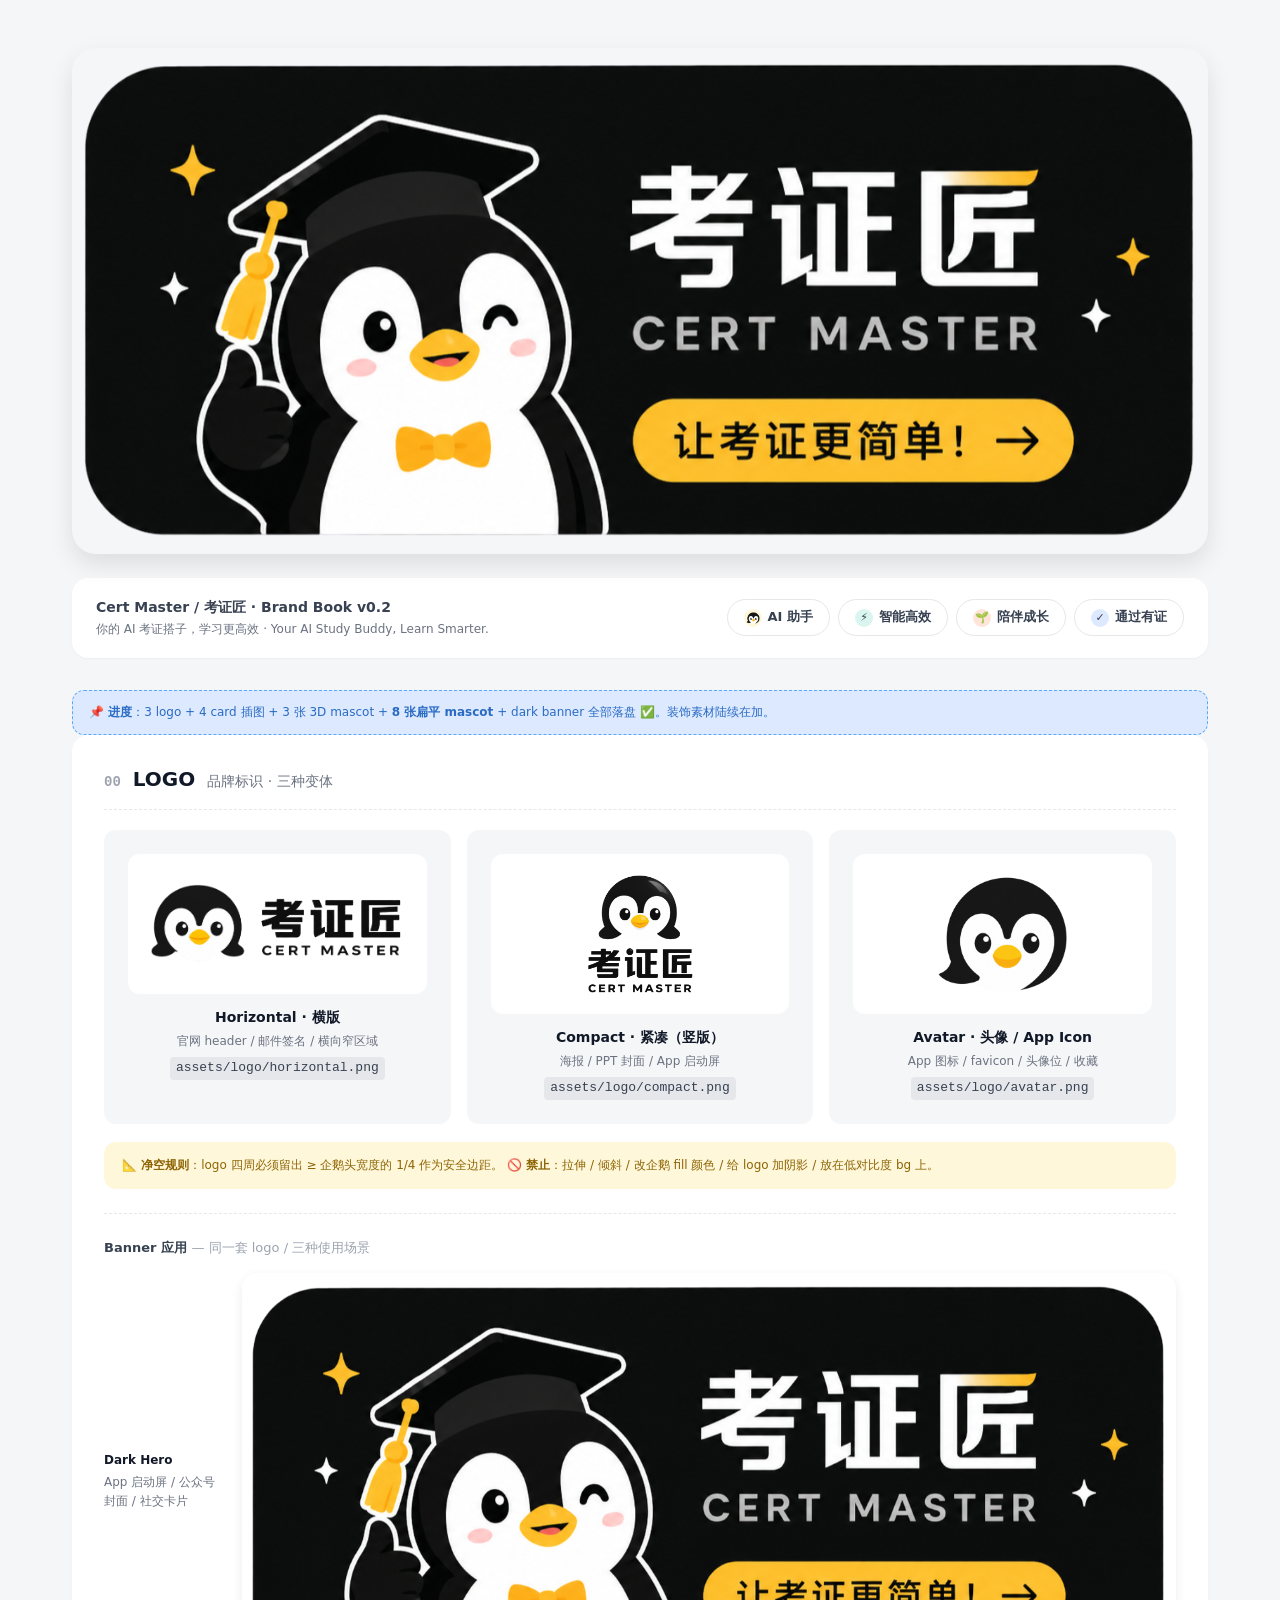
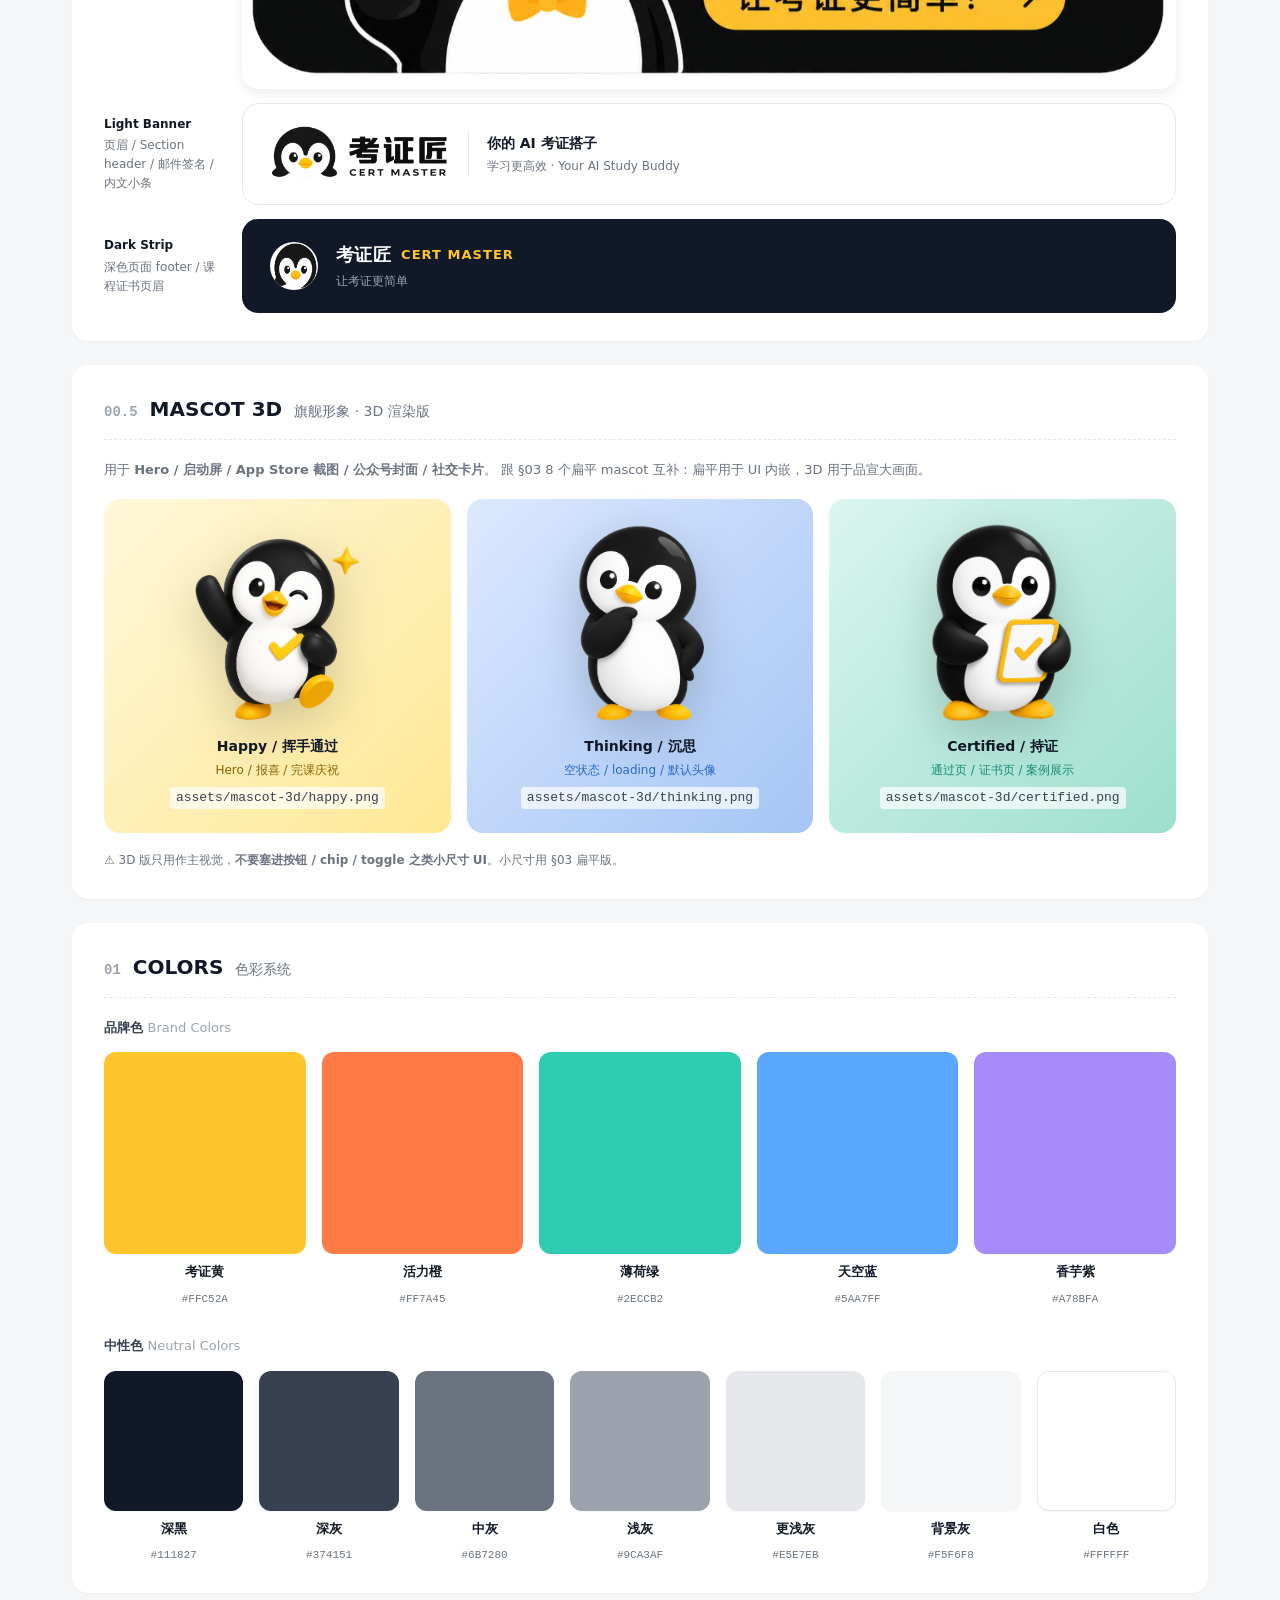
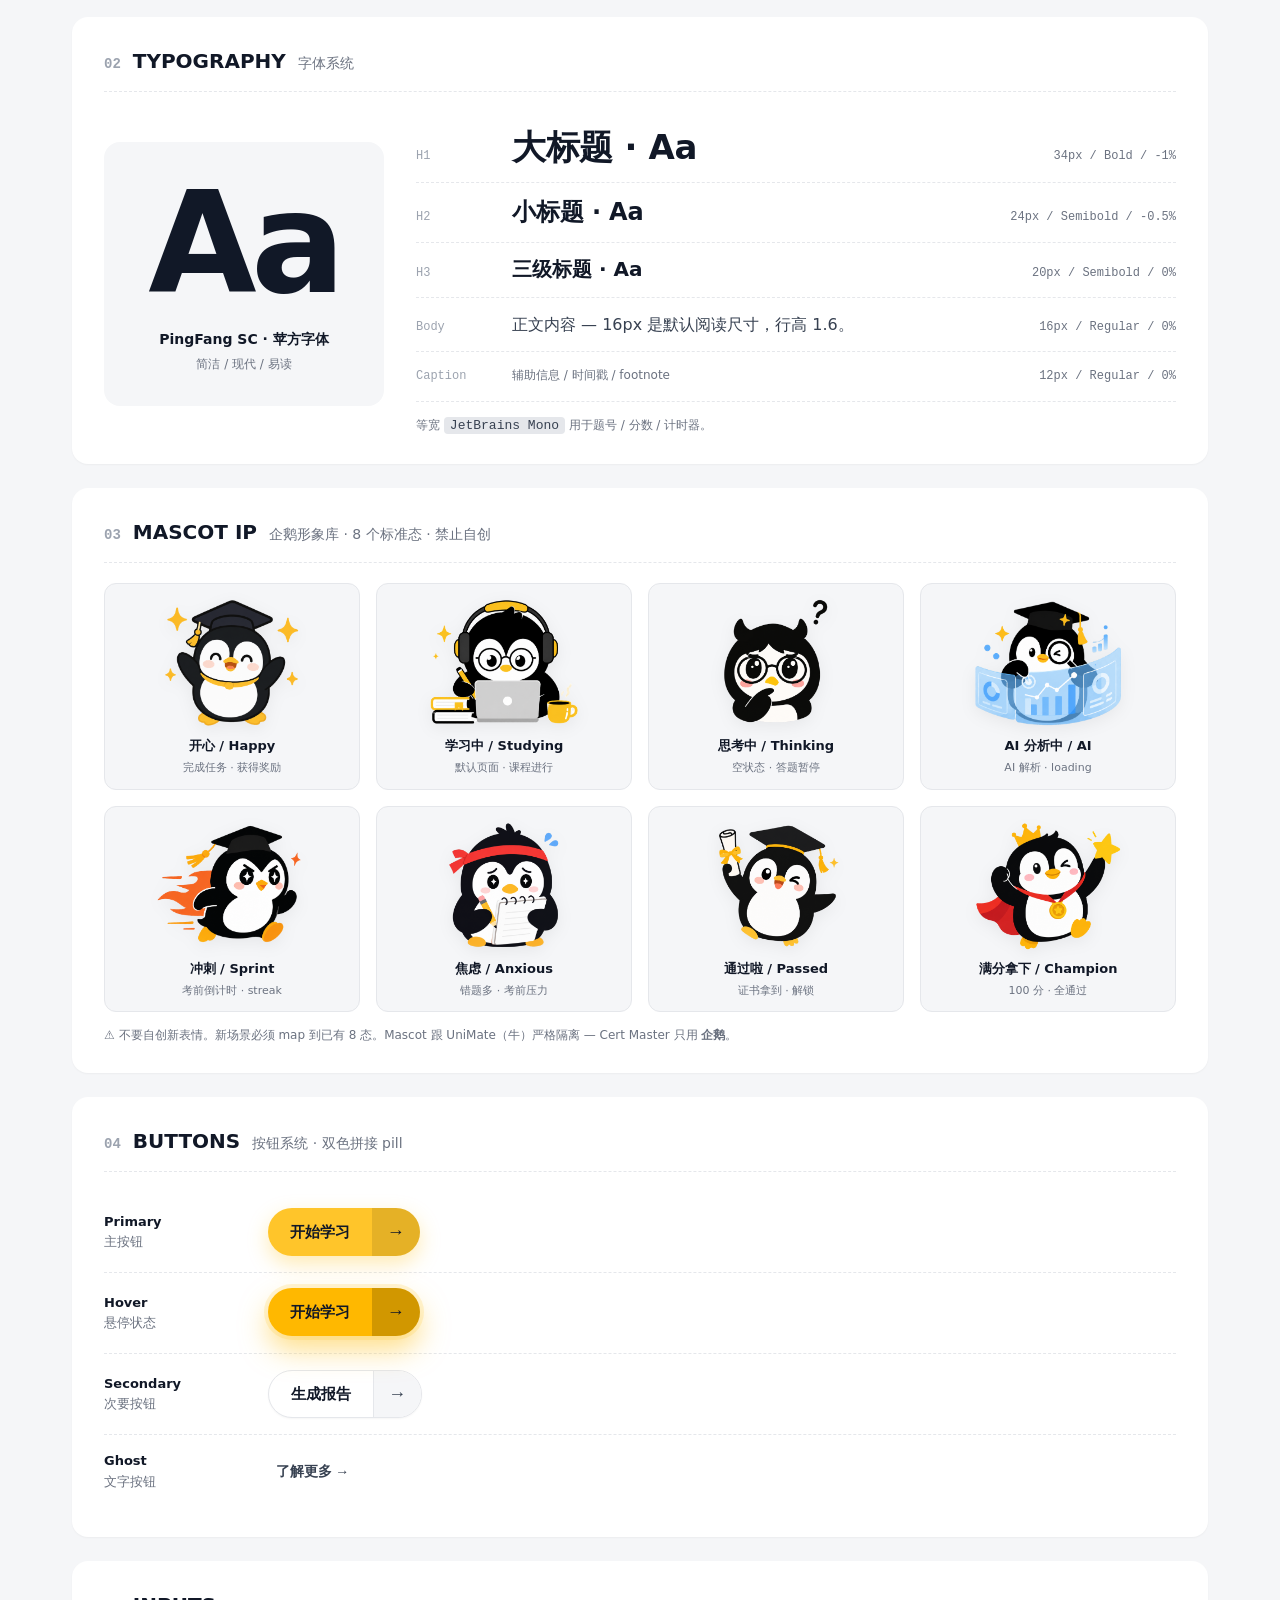
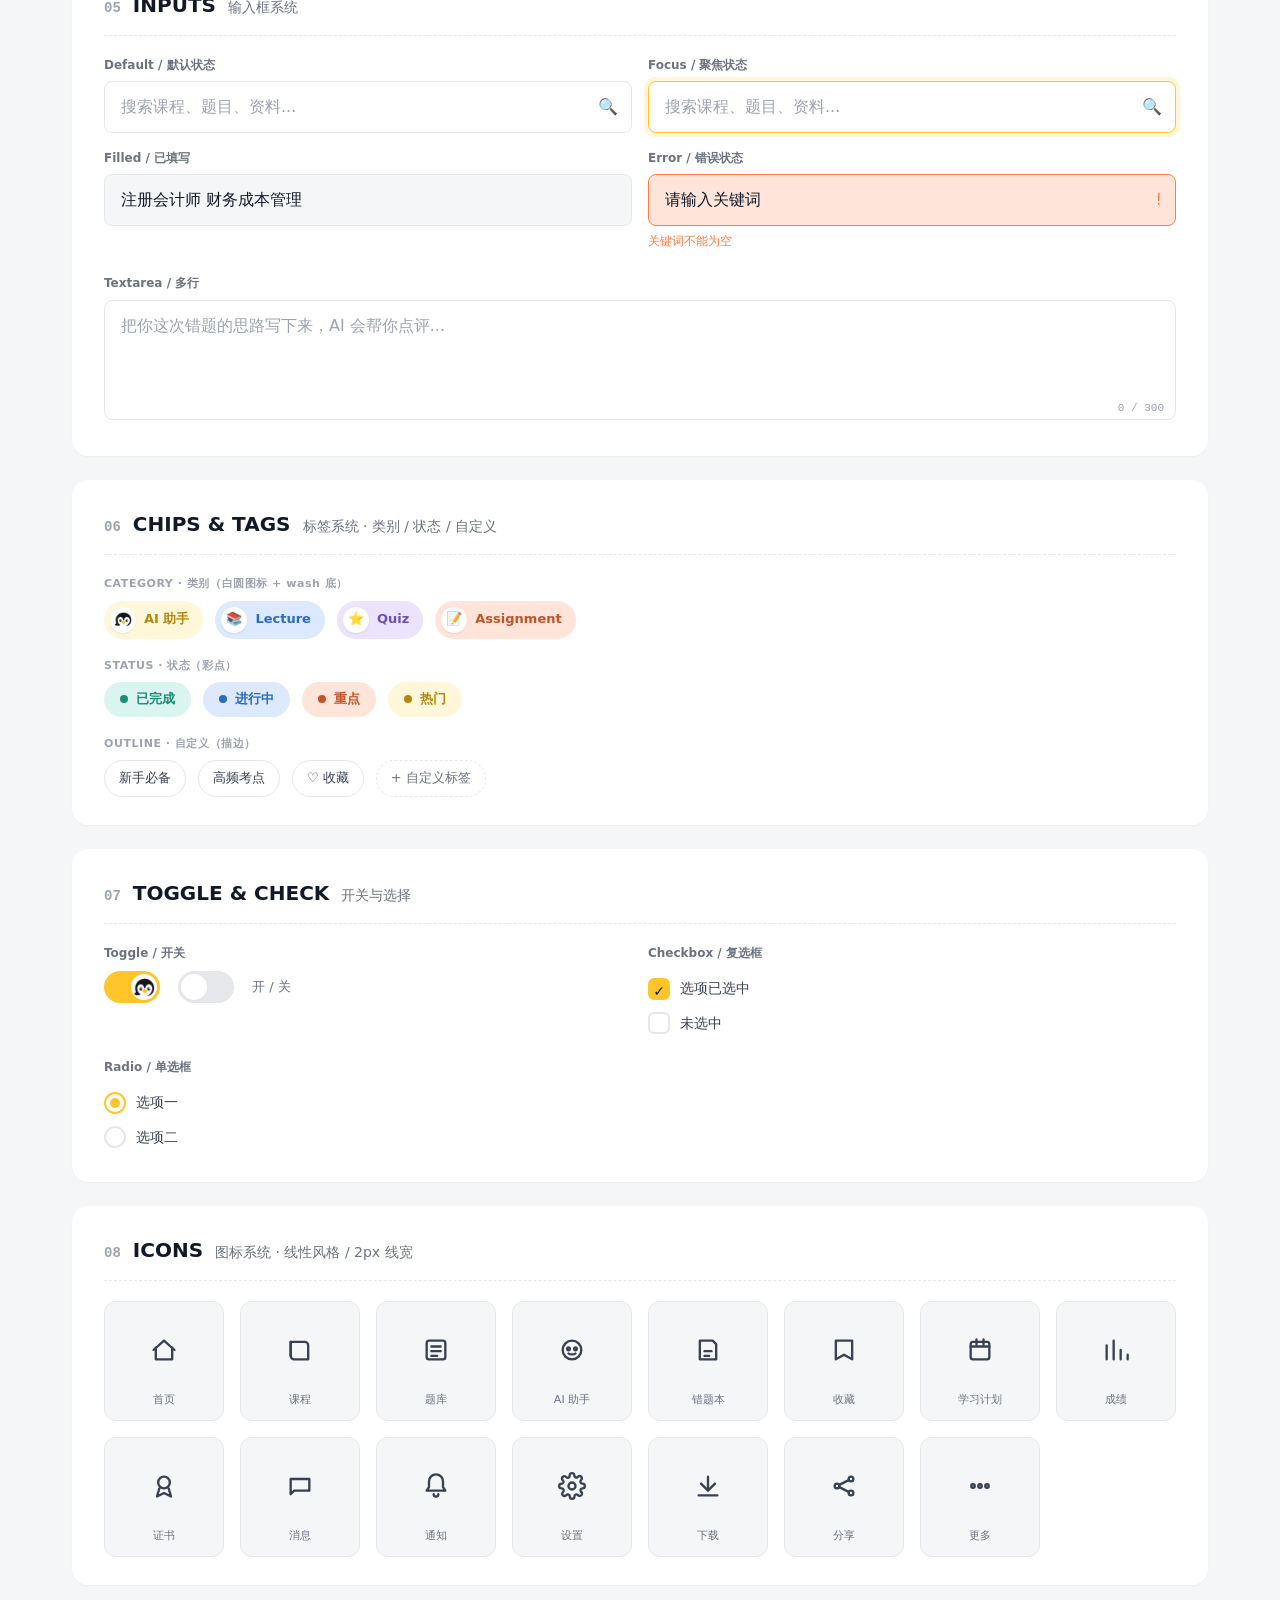
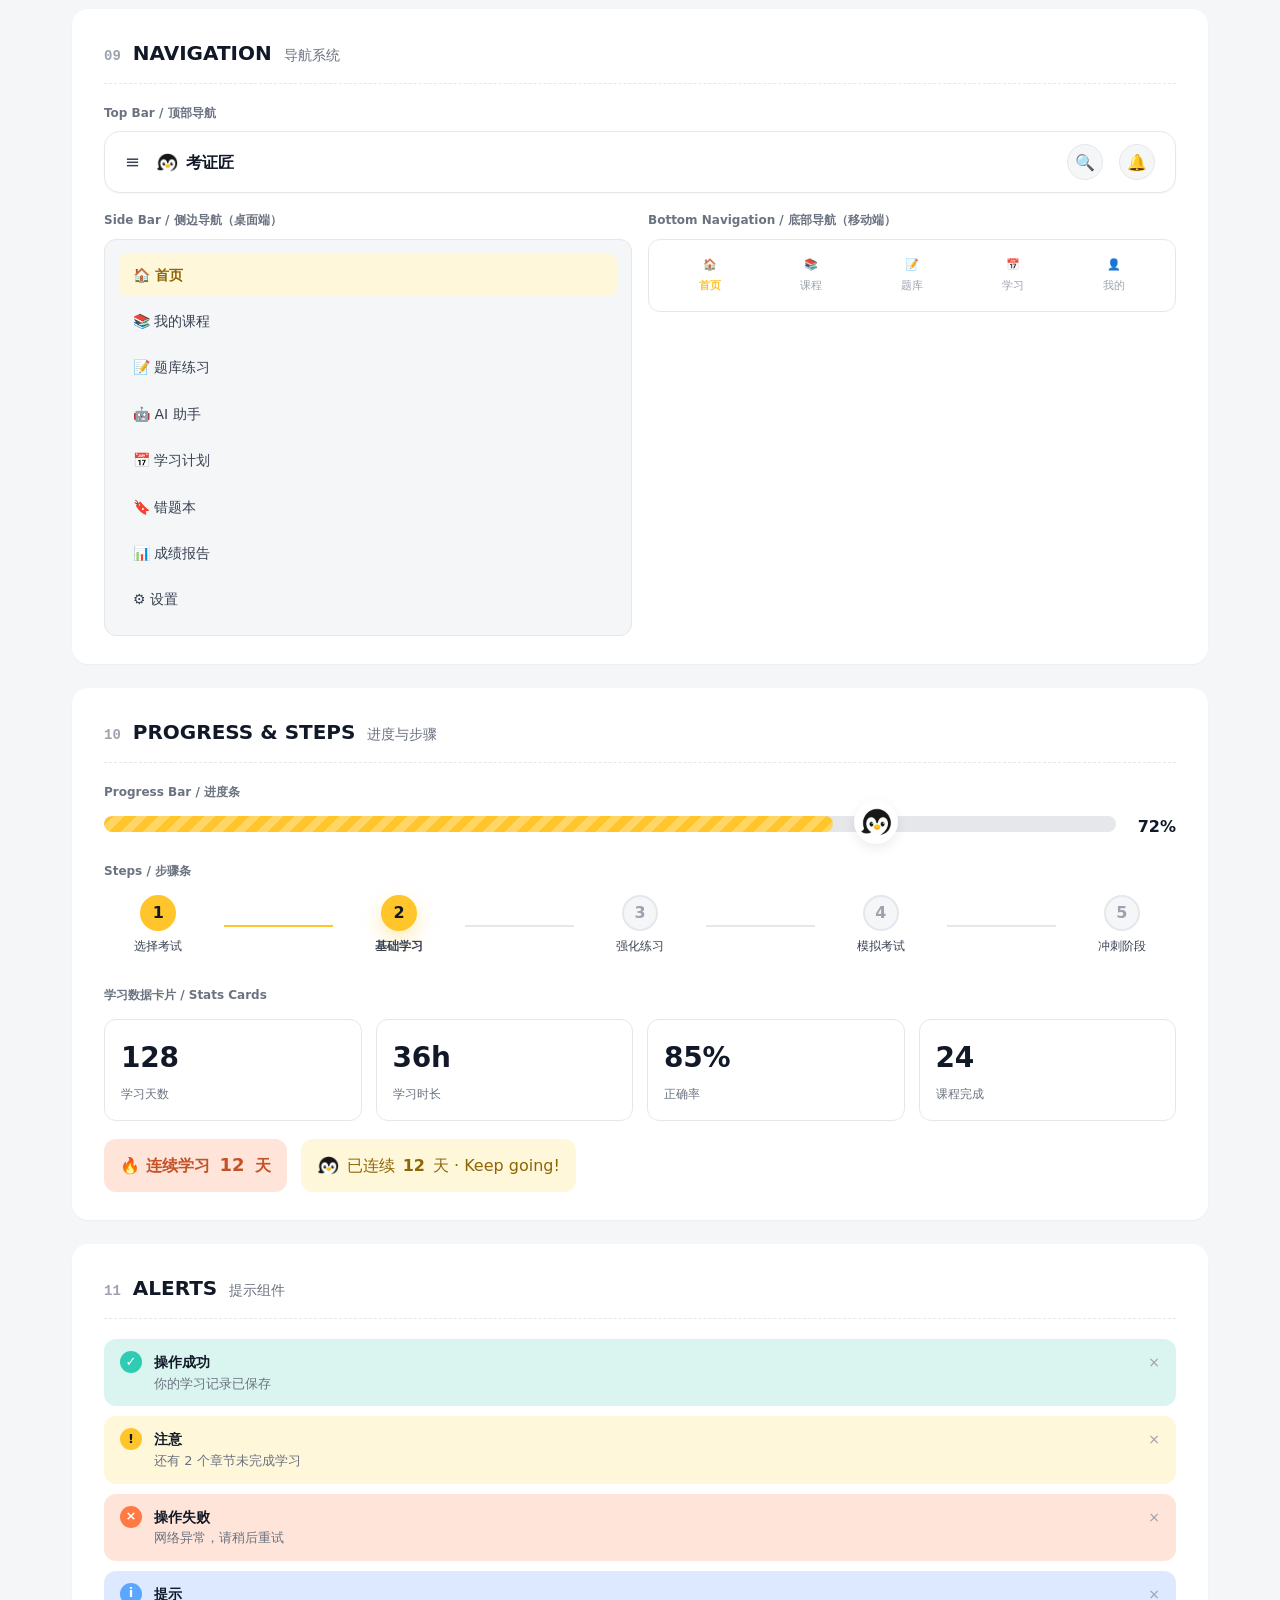
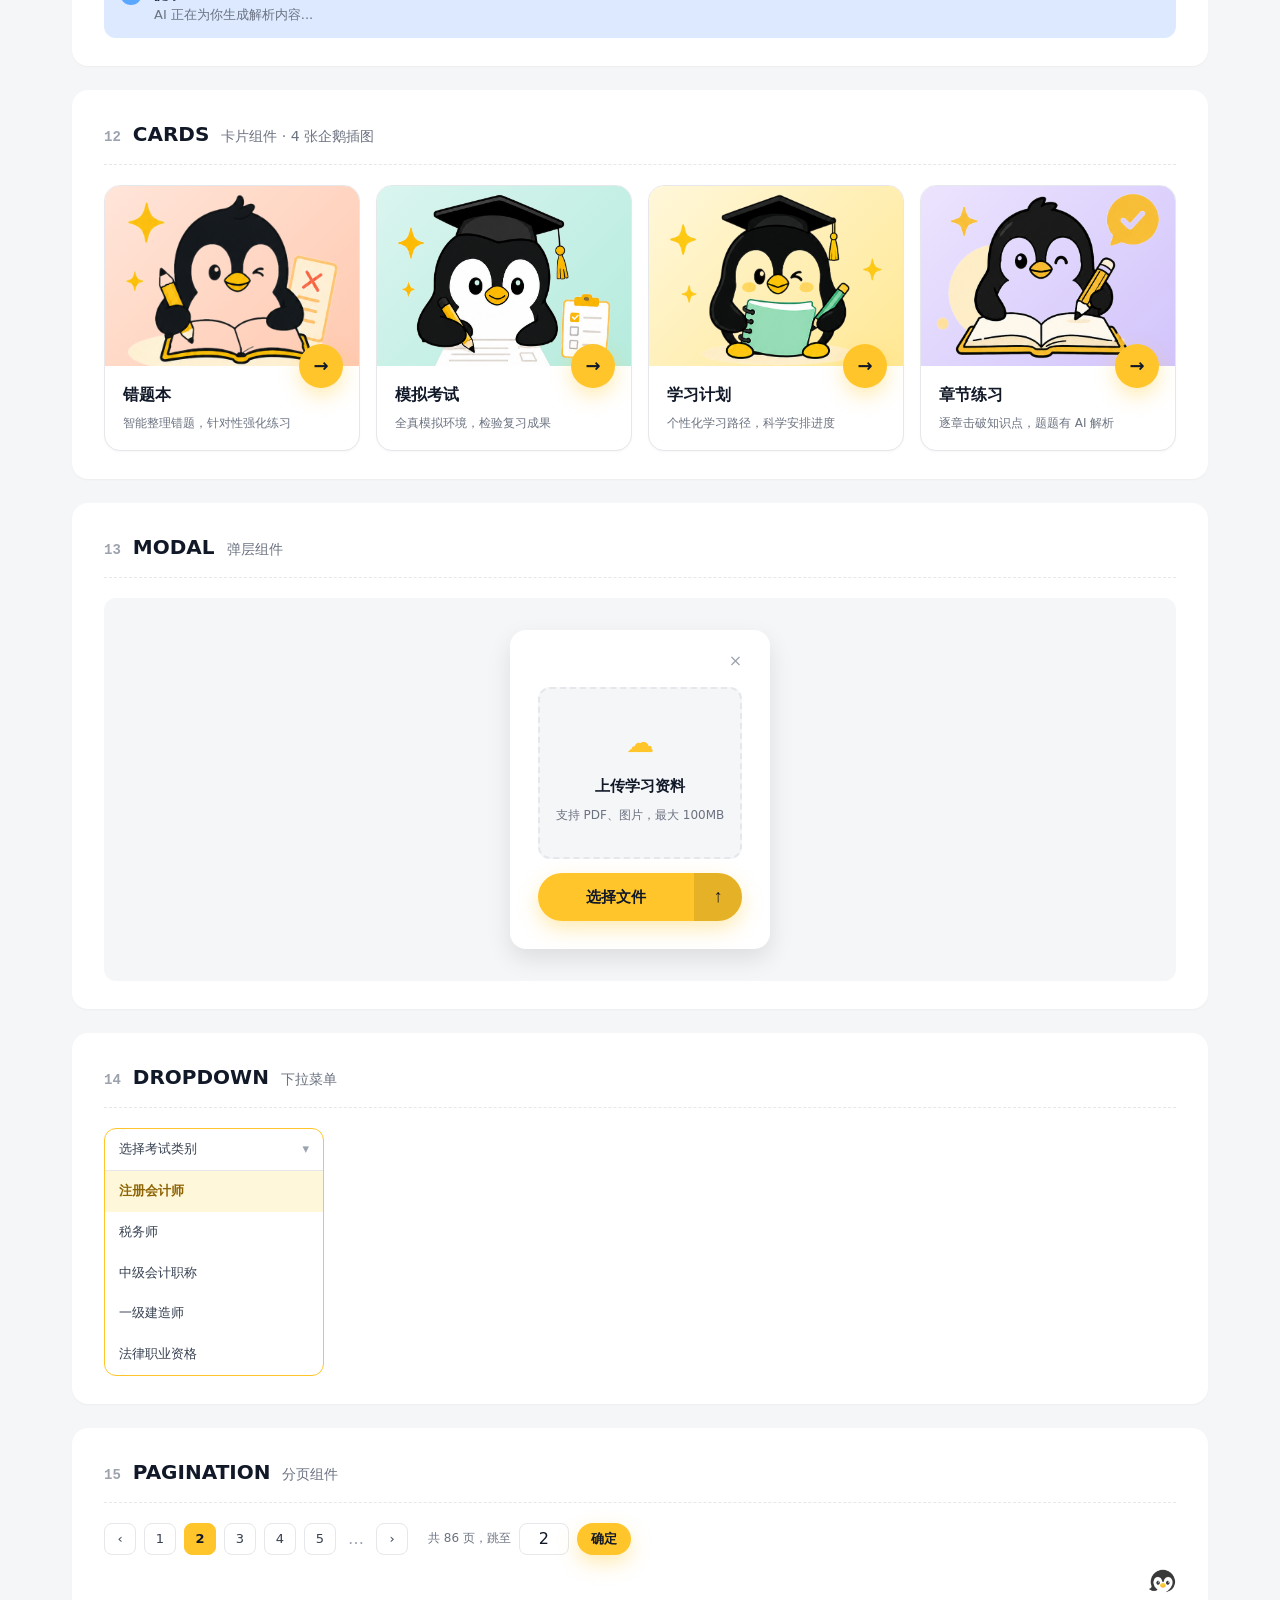
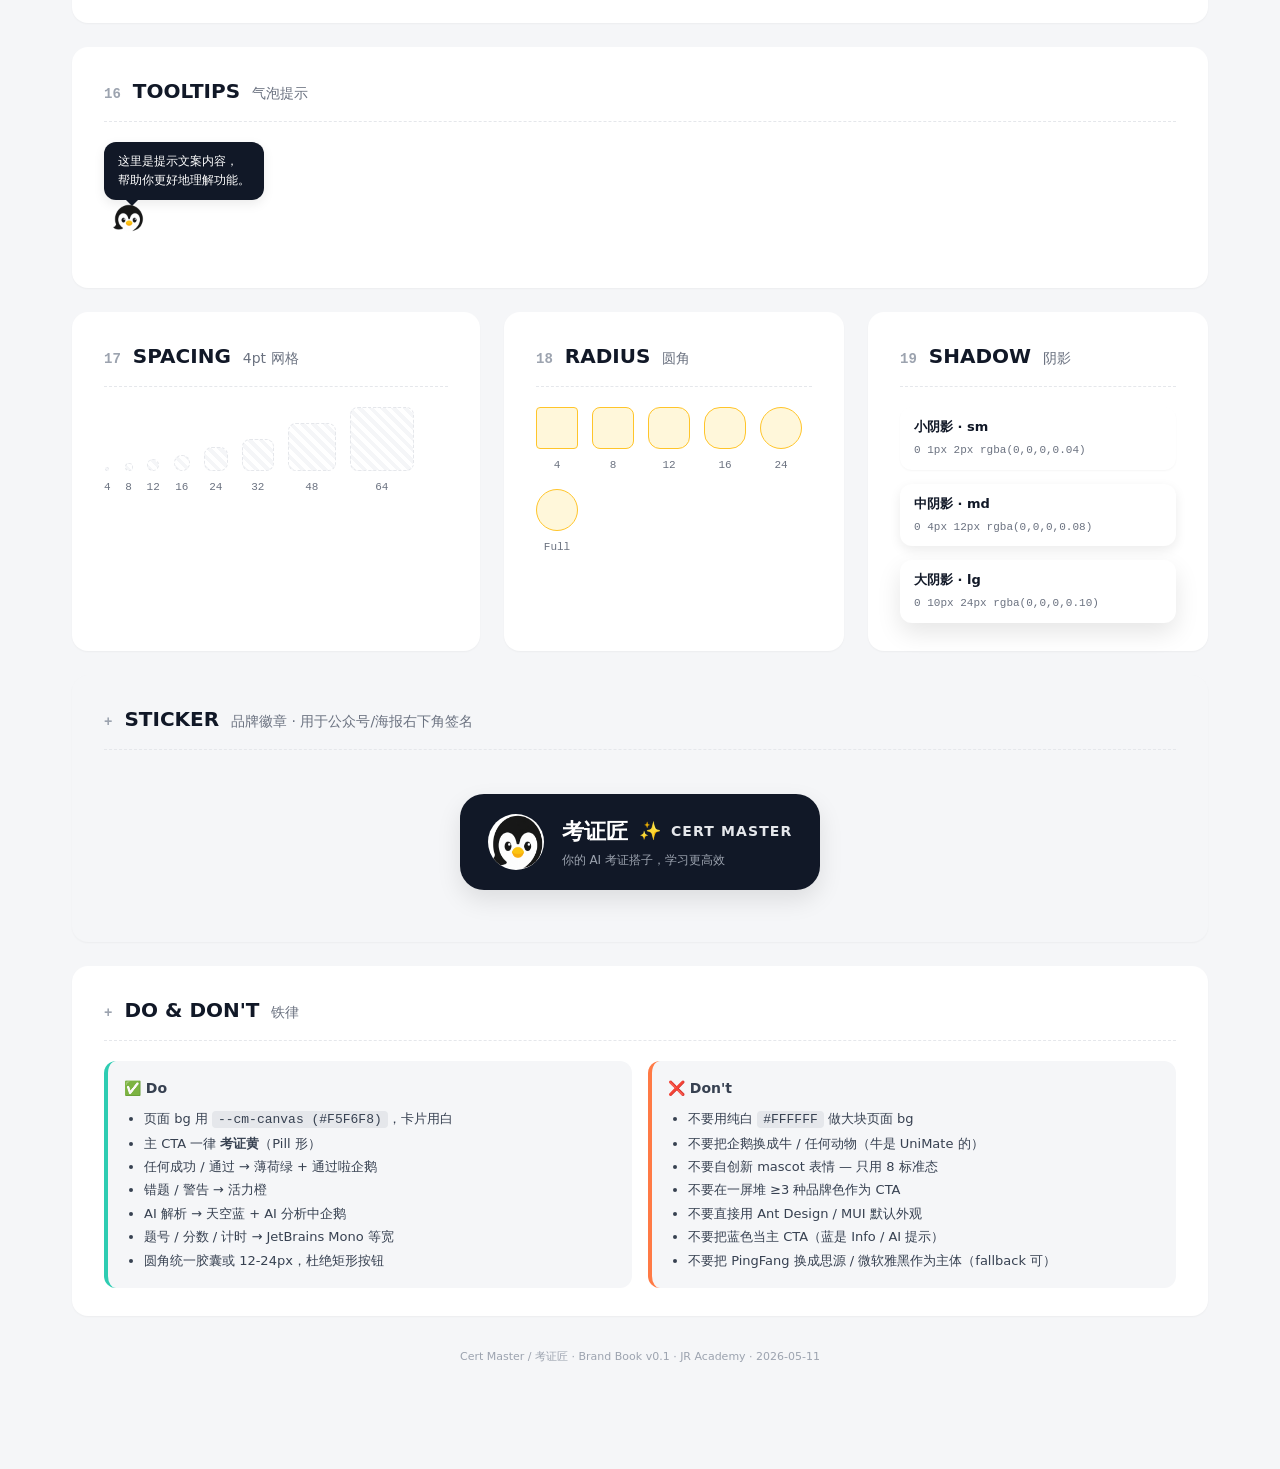
==== index.html @ 9d45f841 "feat: initial brand book for Cert Master / 考证匠 Pure static brand book (no framework, no build) with:" ====
<!doctype html>
<html lang="zh-CN">
<head>
  <meta charset="utf-8" />
  <meta name="viewport" content="width=device-width, initial-scale=1" />
  <title>Cert Master / 考证匠 — Brand Book</title>
  <meta name="description" content="考证匠 设计系统 / 品牌手册 — 你的 AI 考证搭子，学习更高效。" />
  <link rel="stylesheet" href="tokens/tokens.css" />
  <style>
    /* ===== Page chrome ===== */
    *, *::before, *::after { box-sizing: border-box; }
    html, body { margin: 0; padding: 0; }
    body {
      font-family: var(--cm-font-sans);
      background: var(--cm-canvas);
      color: var(--cm-ink);
      line-height: var(--cm-lh-body);
      -webkit-font-smoothing: antialiased;
      -moz-osx-font-smoothing: grayscale;
    }
    a { color: var(--cm-sky); text-decoration: none; }
    a:hover { text-decoration: underline; }
    code { font-family: var(--cm-font-mono); font-size: 13px; background: var(--cm-fog); padding: 1px 6px; border-radius: var(--cm-radius-xs); color: var(--cm-graphite); }

    /* —— 通用：内嵌小企鹅头像（替代 🐧 emoji） —— */
    .peng { display: inline-block; vertical-align: middle; object-fit: contain; }
    .peng-14 { width: 14px; height: 14px; }
    .peng-16 { width: 16px; height: 16px; }
    .peng-18 { width: 18px; height: 18px; }
    .peng-22 { width: 22px; height: 22px; }
    .peng-24 { width: 24px; height: 24px; }
    .peng-28 { width: 28px; height: 28px; }
    .peng-32 { width: 32px; height: 32px; }
    .peng-44 { width: 44px; height: 44px; }

    .page { max-width: 1200px; margin: 0 auto; padding: 48px 32px 96px; }

    .top-band {
      position: relative; display: block;
      border-radius: var(--cm-radius-xl);
      box-shadow: var(--cm-shadow-lg);
      margin-bottom: 24px; overflow: hidden;
      line-height: 0;
    }
    .top-band img { width: 100%; height: auto; display: block; }
    .meta-strip {
      display: grid; grid-template-columns: 1fr auto;
      align-items: center; gap: 18px;
      padding: 18px 24px; border-radius: var(--cm-radius-lg);
      background: var(--cm-white); margin-bottom: 32px;
      box-shadow: var(--cm-shadow-sm);
    }
    .meta-strip .feature-pills { gap: 8px; }
    @media (max-width: 700px) {
      .meta-strip { grid-template-columns: 1fr; gap: 12px; }
    }
    .top-band .hero-title {
      font-size: 46px; font-weight: 800; letter-spacing: -0.02em;
      margin: 0 0 4px; color: var(--cm-ink);
      line-height: 1.05;
    }
    .top-band .hero-en {
      font-size: 22px; font-weight: 700; letter-spacing: 0.04em;
      margin: 0 0 14px; color: var(--cm-graphite);
    }
    .top-band .hero-zh-tag {
      font-size: 14px; color: var(--cm-slate); margin: 0 0 4px;
    }
    .top-band .hero-en-tag {
      font-size: 12px; color: var(--cm-mist); font-style: italic; margin: 0 0 18px;
    }
    .feature-pills { display: flex; flex-wrap: wrap; gap: 10px; }
    .feature-pills .pill {
      display: inline-flex; align-items: center; gap: 6px;
      padding: 7px 16px; border-radius: var(--cm-radius-full);
      background: var(--cm-white); border: 1.5px solid var(--cm-fog);
      font-size: 13px; font-weight: 600; color: var(--cm-graphite);
    }
    .feature-pills .pill .ic {
      width: 18px; height: 18px; border-radius: 50%;
      display: grid; place-items: center; font-size: 11px;
    }
    .feature-pills .pill.y .ic { background: var(--cm-wash-yellow); }
    .feature-pills .pill.m .ic { background: var(--cm-wash-mint); }
    .feature-pills .pill.o .ic { background: var(--cm-wash-orange); }
    .feature-pills .pill.s .ic { background: var(--cm-wash-sky); }

    section.s {
      background: var(--cm-white);
      border-radius: var(--cm-radius-lg);
      padding: 28px 32px;
      margin-bottom: 24px;
      box-shadow: var(--cm-shadow-sm);
    }
    section.s > header {
      display: flex; align-items: baseline; gap: 12px;
      margin-bottom: 20px;
      padding-bottom: 14px;
      border-bottom: 1px dashed var(--cm-fog);
    }
    section.s > header .num {
      font-family: var(--cm-font-mono);
      color: var(--cm-mist); font-weight: 600; font-size: 14px;
    }
    section.s > header h2 {
      margin: 0; font-size: 20px; font-weight: 600; color: var(--cm-ink);
    }
    section.s > header .zh { color: var(--cm-slate); font-size: 14px; font-weight: 400; }

    .grid { display: grid; gap: 16px; }
    .g-2 { grid-template-columns: repeat(2, 1fr); }
    .g-3 { grid-template-columns: repeat(3, 1fr); }
    .g-4 { grid-template-columns: repeat(4, 1fr); }
    .g-5 { grid-template-columns: repeat(5, 1fr); }
    .g-7 { grid-template-columns: repeat(7, 1fr); }
    .g-8 { grid-template-columns: repeat(8, 1fr); }
    @media (max-width: 900px) {
      .g-4, .g-5, .g-7, .g-8 { grid-template-columns: repeat(2, 1fr); }
    }
    @media (max-width: 760px) {
      div[style*="grid-template-columns:1.2fr 1fr 1fr"],
      div[style*="grid-template-columns:280px 1fr"] {
        grid-template-columns: 1fr !important;
      }
    }

    /* ===== 01 Color swatches ===== */
    .swatch {
      display: flex; flex-direction: column; align-items: center; gap: 8px;
    }
    .swatch .chip {
      width: 100%; aspect-ratio: 1 / 1;
      border-radius: var(--cm-radius-md);
      box-shadow: var(--cm-shadow-sm);
    }
    .swatch .chip.outlined { border: 1px solid var(--cm-fog); }
    .swatch .name { font-weight: 700; font-size: 13px; color: var(--cm-ink); }
    .swatch .hex { font-family: var(--cm-font-mono); font-size: 11px; color: var(--cm-slate); }

    /* ===== 02 Type scale ===== */
    .type-row {
      display: grid; grid-template-columns: 80px 1fr 200px;
      align-items: baseline; gap: 16px;
      padding: 14px 0; border-bottom: 1px dashed var(--cm-fog);
    }
    .type-row:last-child { border-bottom: 0; }
    .type-row .label { color: var(--cm-mist); font-family: var(--cm-font-mono); font-size: 12px; }
    .type-row .specs { color: var(--cm-slate); font-size: 12px; font-family: var(--cm-font-mono); text-align: right; }

    /* ===== 03 Mascot grid ===== */
    .mascot-cell {
      background: var(--cm-canvas);
      border: 1px solid var(--cm-fog);
      border-radius: var(--cm-radius-md);
      display: grid; place-items: center;
      padding: 14px 12px 12px; gap: 8px;
      grid-template-rows: 1fr auto;
      transition: transform var(--cm-dur-base) var(--cm-ease-standard), box-shadow var(--cm-dur-base);
    }
    .mascot-cell:hover { transform: translateY(-2px); box-shadow: var(--cm-shadow-md); }
    .mascot-cell .img-box { display: grid; place-items: center; width: 100%; min-height: 130px; }
    .mascot-cell img { max-width: 100%; max-height: 130px; object-fit: contain; filter: drop-shadow(0 4px 8px rgba(0,0,0,0.06)); }
    .mascot-cell .label {
      font-size: 13px; color: var(--cm-ink);
      font-weight: 700; text-align: center;
    }
    .mascot-cell .scene {
      font-size: 11px; color: var(--cm-slate); font-weight: 400;
      margin-top: 2px;
    }

    /* ===== 04 Buttons (split pill: left text + right action chip) ===== */
    .btn-split {
      display: inline-flex; align-items: stretch;
      border-radius: var(--cm-radius-full);
      overflow: hidden;
      font-family: inherit; font-weight: 700;
      cursor: pointer; border: 0; padding: 0;
      transition: transform var(--cm-dur-base) var(--cm-ease-standard),
                  box-shadow var(--cm-dur-base) var(--cm-ease-standard);
      height: 48px; font-size: 15px;
    }
    .btn-split .text { padding: 0 22px; display: inline-flex; align-items: center; }
    .btn-split .act {
      width: 48px; display: inline-flex; align-items: center; justify-content: center;
      font-size: 18px; font-family: var(--cm-font-mono);
    }

    .btn-primary { background: var(--cm-yellow); color: var(--cm-ink); box-shadow: var(--cm-glow-yellow); }
    .btn-primary .act { background: rgba(0,0,0,0.10); color: var(--cm-ink); }
    .btn-primary:hover { transform: translateY(-1px); box-shadow: 0 12px 28px rgba(255,197,42,0.5); }

    .btn-hover { background: #FFB800; color: var(--cm-ink); box-shadow: 0 14px 28px rgba(255,197,42,0.55), 0 0 0 4px rgba(255,197,42,0.18); transform: translateY(-1px); }
    .btn-hover .act { background: rgba(0,0,0,0.18); color: var(--cm-ink); }

    .btn-secondary { background: var(--cm-white); color: var(--cm-ink); border: 1.5px solid var(--cm-fog); box-shadow: var(--cm-shadow-sm); }
    .btn-secondary .act { background: var(--cm-canvas); color: var(--cm-graphite); border-left: 1.5px solid var(--cm-fog); }
    .btn-secondary:hover { border-color: var(--cm-yellow); }
    .btn-secondary:hover .act { border-left-color: var(--cm-yellow); }

    .btn-ghost {
      background: transparent; color: var(--cm-graphite);
      border: 0; cursor: pointer; font-family: inherit;
      font-weight: 600; height: 36px; padding: 0 8px;
      display: inline-flex; align-items: center; gap: 6px;
      font-size: 14px;
    }
    .btn-ghost:hover { color: #B7860D; }
    .btn-ghost .arrow { font-family: var(--cm-font-mono); }

    .btn-row {
      display: grid; grid-template-columns: 140px 1fr;
      align-items: center; gap: 24px;
      padding: 16px 0; border-bottom: 1px dashed var(--cm-fog);
    }
    .btn-row:last-child { border-bottom: 0; }
    .btn-row .label { color: var(--cm-slate); font-size: 13px; }
    .btn-row .label strong { color: var(--cm-ink); display: block; font-size: 13px; }

    /* ===== 05 Inputs ===== */
    .input, .textarea {
      width: 100%; font: inherit; color: var(--cm-ink);
      padding: 12px 16px; border-radius: var(--cm-radius-sm);
      border: 1.5px solid var(--cm-fog);
      background: var(--cm-white);
      transition: border-color var(--cm-dur-base) var(--cm-ease-standard),
                  box-shadow var(--cm-dur-base) var(--cm-ease-standard);
    }
    .input::placeholder, .textarea::placeholder { color: var(--cm-mist); }
    .input:focus, .textarea:focus {
      outline: 0; border-color: var(--cm-yellow);
      box-shadow: 0 0 0 4px rgba(255,197,42,0.18);
    }
    .input.filled { background: var(--cm-canvas); border-color: var(--cm-fog); }
    .input.error  { border-color: var(--cm-orange); background: var(--cm-wash-orange); }
    .input-group {
      display: flex; flex-direction: column; gap: 6px;
    }
    .input-group .ig-label {
      font-size: 12px; font-weight: 600; color: var(--cm-slate);
    }
    .input-wrap { position: relative; }
    .input-wrap .icon {
      position: absolute; right: 14px; top: 50%; transform: translateY(-50%);
      color: var(--cm-mist); font-size: 16px; pointer-events: none;
    }
    .input-wrap .input { padding-right: 40px; }
    .err-msg { font-size: 12px; color: var(--cm-orange); }

    .textarea-wrap { position: relative; }
    .textarea {
      height: 120px; padding: 12px 16px 32px 16px; resize: none;
    }
    .textarea-wrap .counter {
      position: absolute; right: 12px; bottom: 10px;
      font-size: 11px; font-family: var(--cm-font-mono);
      color: var(--cm-mist);
      background: linear-gradient(to right, transparent 0, var(--cm-white) 12px);
      padding-left: 24px;
    }

    /* ===== 06 Chips & Tags ===== */
    .chip {
      display: inline-flex; align-items: center; gap: 8px;
      padding: 6px 14px 6px 6px; border-radius: var(--cm-radius-full);
      font-size: 13px; font-weight: 700;
      background: var(--cm-wash-yellow); color: #B7860D;
    }
    .chip .icon-circle {
      width: 26px; height: 26px; border-radius: 50%;
      background: var(--cm-white);
      display: inline-grid; place-items: center;
      font-size: 13px; box-shadow: 0 1px 2px rgba(0,0,0,0.08);
    }
    .chip.mint   { background: var(--cm-wash-mint);   color: #1A8C77; }
    .chip.sky    { background: var(--cm-wash-sky);    color: #2A6BC4; }
    .chip.orange { background: var(--cm-wash-orange); color: #C45228; }
    .chip.taro   { background: var(--cm-wash-taro);   color: #6C4FBF; }

    /* Status chip (with colored dot, no icon circle) */
    .chip-status {
      display: inline-flex; align-items: center; gap: 8px;
      padding: 7px 16px; border-radius: var(--cm-radius-full);
      font-size: 13px; font-weight: 700;
    }
    .chip-status .dot { width: 8px; height: 8px; border-radius: 50%; background: currentColor; }
    .chip-status.mint   { background: var(--cm-wash-mint);   color: #1A8C77; }
    .chip-status.sky    { background: var(--cm-wash-sky);    color: #2A6BC4; }
    .chip-status.orange { background: var(--cm-wash-orange); color: #C45228; }
    .chip-status.yellow { background: var(--cm-wash-yellow); color: #B7860D; }

    .tag-outline {
      display: inline-flex; align-items: center; gap: 6px;
      padding: 7px 14px; border-radius: var(--cm-radius-full);
      font-size: 13px; font-weight: 500; color: var(--cm-graphite);
      border: 1.5px solid var(--cm-fog); background: var(--cm-white);
    }
    .tag-outline.add { color: var(--cm-slate); border-style: dashed; }

    .chip-row { display: flex; flex-wrap: wrap; gap: 12px; }

    /* ===== 07 Toggle & Check ===== */
    .toggle {
      width: 56px; height: 32px; border-radius: var(--cm-radius-full);
      background: var(--cm-fog); position: relative; cursor: pointer;
      transition: background var(--cm-dur-base) var(--cm-ease-standard);
    }
    .toggle .knob {
      position: absolute; top: 3px; left: 3px;
      width: 26px; height: 26px; border-radius: 50%;
      background: var(--cm-white);
      box-shadow: var(--cm-shadow-sm);
      transition: left var(--cm-dur-base) var(--cm-ease-spring);
      display: grid; place-items: center;
      font-size: 14px;
    }
    .toggle.on { background: var(--cm-yellow); }
    .toggle.on .knob { left: 27px; }

    .check {
      width: 22px; height: 22px; border-radius: 6px;
      border: 2px solid var(--cm-fog); background: var(--cm-white);
      display: inline-grid; place-items: center; cursor: pointer;
    }
    .check.on { background: var(--cm-yellow); border-color: var(--cm-yellow); }
    .check.on::before { content: "✓"; color: var(--cm-ink); font-weight: 700; font-size: 14px; }

    .radio {
      width: 22px; height: 22px; border-radius: 50%;
      border: 2px solid var(--cm-fog); background: var(--cm-white);
      display: inline-grid; place-items: center;
    }
    .radio.on { border-color: var(--cm-yellow); }
    .radio.on::before { content: ""; width: 10px; height: 10px; border-radius: 50%; background: var(--cm-yellow); }

    .check-row { display: flex; align-items: center; gap: 10px; padding: 6px 0; }
    .check-row .lbl { font-size: 14px; color: var(--cm-graphite); }

    /* ===== 08 Icons ===== */
    .icon-cell {
      aspect-ratio: 1 / 1;
      background: var(--cm-canvas);
      border: 1px solid var(--cm-fog);
      border-radius: var(--cm-radius-md);
      display: grid; place-items: center; gap: 4px;
      padding: 12px;
      grid-template-rows: 1fr auto;
    }
    .icon-cell svg { width: 28px; height: 28px; stroke: var(--cm-graphite); stroke-width: 2; fill: none; stroke-linecap: round; stroke-linejoin: round; }
    .icon-cell .name { font-size: 11px; color: var(--cm-slate); }

    /* ===== 09 Navigation ===== */
    .nav-top {
      display: flex; align-items: center; gap: 16px;
      padding: 12px 20px; background: var(--cm-white);
      border-radius: var(--cm-radius-lg);
      box-shadow: var(--cm-shadow-sm);
      border: 1px solid var(--cm-fog);
    }
    .nav-top .menu { color: var(--cm-graphite); font-size: 18px; cursor: pointer; }
    .nav-top .brand { display: flex; align-items: center; gap: 8px; font-weight: 700; }
    .nav-top .brand .dot { width: 22px; height: 22px; border-radius: 50%; background: var(--cm-yellow); display: grid; place-items: center; font-size: 12px; }
    .nav-top .grow { flex: 1; }
    .nav-top .icon-btn {
      width: 36px; height: 36px; border-radius: 50%;
      background: var(--cm-canvas); border: 1px solid var(--cm-fog);
      display: grid; place-items: center; cursor: pointer;
    }

    .nav-side {
      display: flex; flex-direction: column;
      padding: 14px; background: var(--cm-canvas);
      border-radius: var(--cm-radius-md); gap: 4px;
      border: 1px solid var(--cm-fog);
    }
    .nav-side .item {
      padding: 10px 14px; border-radius: var(--cm-radius-sm);
      color: var(--cm-graphite); display: flex; align-items: center; gap: 10px;
      font-size: 14px;
    }
    .nav-side .item.active { background: var(--cm-wash-yellow); color: #8E6505; font-weight: 600; }

    .nav-bottom {
      display: grid; grid-template-columns: repeat(5, 1fr);
      background: var(--cm-white); border-radius: var(--cm-radius-md);
      border: 1px solid var(--cm-fog); padding: 10px;
    }
    .nav-bottom .b {
      display: grid; place-items: center; gap: 4px;
      padding: 6px 0; color: var(--cm-mist);
      font-size: 11px;
    }
    .nav-bottom .b.active { color: var(--cm-yellow); font-weight: 700; }

    /* ===== 10 Progress & Steps ===== */
    .progress {
      position: relative; height: 16px;
      background: var(--cm-fog);
      border-radius: var(--cm-radius-full);
      overflow: hidden;
    }
    .progress .bar {
      height: 100%; width: 72%;
      background:
        repeating-linear-gradient(-45deg,
          rgba(255,255,255,0.28) 0,
          rgba(255,255,255,0.28) 8px,
          transparent 8px, transparent 16px),
        var(--cm-yellow);
      animation: stripe-march 1.6s linear infinite;
      border-radius: var(--cm-radius-full);
    }
    @keyframes stripe-march {
      from { background-position: 0 0, 0 0; }
      to   { background-position: -32px 0, 0 0; }
    }
    .progress-wrap {
      position: relative; padding-right: 60px;
    }
    .progress-wrap .tracker {
      position: absolute; top: -16px; left: calc(72% - 22px);
      width: 44px; height: 44px;
      background: var(--cm-white);
      border-radius: 50%;
      box-shadow: var(--cm-shadow-md);
      display: grid; place-items: center;
      font-size: 24px;
    }
    .progress-wrap .pct {
      position: absolute; right: 0; top: -2px;
      font-weight: 700; color: var(--cm-ink); font-size: 16px;
    }

    .steps { display: flex; align-items: center; gap: 12px; }
    .step {
      display: flex; flex-direction: column; align-items: center; gap: 6px; flex: 1;
    }
    .step .ball {
      width: 36px; height: 36px; border-radius: 50%;
      display: grid; place-items: center;
      background: var(--cm-canvas); color: var(--cm-mist);
      border: 2px solid var(--cm-fog); font-weight: 700;
    }
    .step.active .ball { background: var(--cm-yellow); color: var(--cm-ink); border-color: var(--cm-yellow); box-shadow: var(--cm-glow-yellow); }
    .step.done .ball { background: var(--cm-yellow); color: var(--cm-ink); border-color: var(--cm-yellow); }
    .step .lbl { font-size: 12px; color: var(--cm-graphite); }
    .step.active .lbl { font-weight: 700; }
    .step-bar { height: 2px; background: var(--cm-fog); flex: 1; }
    .step-bar.done { background: var(--cm-yellow); }

    /* Stat cards */
    .stat-grid { display: grid; grid-template-columns: repeat(4, 1fr); gap: 14px; }
    @media (max-width: 700px) { .stat-grid { grid-template-columns: repeat(2, 1fr); } }
    .stat {
      background: var(--cm-white); padding: 16px;
      border-radius: var(--cm-radius-md);
      border: 1px solid var(--cm-fog);
    }
    .stat .num { font-size: 28px; font-weight: 700; color: var(--cm-ink); letter-spacing: -0.01em; }
    .stat .lbl { font-size: 12px; color: var(--cm-slate); margin-top: 4px; }

    .streak {
      display: flex; align-items: center; gap: 10px;
      background: var(--cm-wash-orange); padding: 12px 16px;
      border-radius: var(--cm-radius-md); color: #C45228; font-weight: 700;
    }
    .keep-going {
      display: flex; align-items: center; gap: 8px;
      background: var(--cm-wash-yellow); padding: 12px 16px;
      border-radius: var(--cm-radius-md); color: #8E6505;
    }

    /* ===== 11 Alerts ===== */
    .alert {
      display: flex; gap: 12px; align-items: flex-start;
      padding: 12px 16px; border-radius: var(--cm-radius-md);
      font-size: 14px;
    }
    .alert .x { margin-left: auto; color: var(--cm-mist); cursor: pointer; }
    .alert .icon-wrap { width: 22px; height: 22px; border-radius: 50%; display: grid; place-items: center; flex-shrink: 0; color: white; font-weight: 700; font-size: 13px; }
    .alert .body .t { font-weight: 600; color: var(--cm-ink); }
    .alert .body .d { color: var(--cm-slate); font-size: 13px; }
    .alert.success { background: var(--cm-wash-mint); }
    .alert.success .icon-wrap { background: var(--cm-mint); }
    .alert.warning { background: var(--cm-wash-yellow); }
    .alert.warning .icon-wrap { background: var(--cm-yellow); color: var(--cm-ink); }
    .alert.danger  { background: var(--cm-wash-orange); }
    .alert.danger .icon-wrap { background: var(--cm-orange); }
    .alert.info    { background: var(--cm-wash-sky); }
    .alert.info .icon-wrap { background: var(--cm-sky); }

    /* ===== 12 Cards ===== */
    .card {
      background: var(--cm-white);
      border-radius: var(--cm-radius-lg);
      border: 1px solid var(--cm-fog);
      box-shadow: var(--cm-shadow-sm);
      transition: transform var(--cm-dur-base), box-shadow var(--cm-dur-base);
      display: flex; flex-direction: column;
      overflow: hidden; position: relative;
    }
    .card:hover { transform: translateY(-2px); box-shadow: var(--cm-shadow-md); }
    .card .pic {
      height: 180px; display: grid; place-items: center;
      overflow: hidden; position: relative;
    }
    .card .pic img { display: block; max-height: 92%; max-width: 92%; object-fit: contain; }
    .card .pic.y { background: linear-gradient(135deg, var(--cm-wash-yellow) 0%, #FFE894 100%); }
    .card .pic.o { background: linear-gradient(135deg, var(--cm-wash-orange) 0%, #FFC9B0 100%); }
    .card .pic.m { background: linear-gradient(135deg, var(--cm-wash-mint) 0%, #B5EBDD 100%); }
    .card .pic.t { background: linear-gradient(135deg, var(--cm-wash-taro) 0%, #D2C4FB 100%); }
    .card .body {
      padding: 16px 18px 18px; display: flex; flex-direction: column; gap: 6px;
      position: relative;
    }
    .card .t { font-weight: 700; color: var(--cm-ink); font-size: 16px; }
    .card .d { font-size: 12px; color: var(--cm-slate); line-height: 1.5; }
    .card .arrow {
      position: absolute; top: -22px; right: 16px;
      width: 44px; height: 44px; border-radius: 50%;
      background: var(--cm-yellow); color: var(--cm-ink);
      display: grid; place-items: center; font-weight: 700;
      box-shadow: var(--cm-glow-yellow);
      font-size: 18px;
    }

    /* ===== 13 Modal ===== */
    .modal-frame {
      background: var(--cm-white); border-radius: var(--cm-radius-lg);
      padding: 28px; max-width: 380px;
      box-shadow: var(--cm-shadow-lg);
      display: flex; flex-direction: column; align-items: center; gap: 14px;
      text-align: center;
    }
    .modal-frame .upload-zone {
      width: 100%; padding: 32px 16px;
      border: 2px dashed var(--cm-fog);
      border-radius: var(--cm-radius-md);
      background: var(--cm-canvas);
      display: flex; flex-direction: column; align-items: center; gap: 8px;
    }
    .modal-frame .ic { font-size: 28px; color: var(--cm-yellow); }
    .modal-frame .t { font-weight: 700; color: var(--cm-ink); font-size: 15px; }
    .modal-frame .d { font-size: 12px; color: var(--cm-slate); }
    .modal-frame .x { position: relative; align-self: flex-end; cursor: pointer; color: var(--cm-mist); margin-top: -10px; }

    /* ===== 14 Dropdown ===== */
    .dropdown {
      width: 220px; background: var(--cm-white);
      border-radius: var(--cm-radius-md);
      border: 1.5px solid var(--cm-yellow);
      overflow: hidden;
    }
    .dropdown .head {
      padding: 10px 14px; display: flex; align-items: center; justify-content: space-between;
      font-size: 13px; color: var(--cm-graphite); border-bottom: 1px solid var(--cm-fog);
    }
    .dropdown .item {
      padding: 10px 14px; font-size: 13px; color: var(--cm-graphite);
    }
    .dropdown .item.active { background: var(--cm-wash-yellow); color: #8E6505; font-weight: 600; }

    /* ===== 15 Pagination ===== */
    .pagi {
      display: flex; align-items: center; gap: 8px;
      flex-wrap: wrap;
    }
    .pagi .b {
      width: 32px; height: 32px; border-radius: var(--cm-radius-sm);
      background: var(--cm-white); border: 1px solid var(--cm-fog);
      display: grid; place-items: center; font-size: 13px; color: var(--cm-graphite);
      cursor: pointer;
    }
    .pagi .b.active { background: var(--cm-yellow); border-color: var(--cm-yellow); color: var(--cm-ink); font-weight: 700; }
    .pagi .gap { padding: 0 4px; color: var(--cm-mist); }
    .pagi .info { color: var(--cm-slate); font-size: 12px; margin-left: 12px; }
    .pagi .input { width: 50px; height: 32px; padding: 0 8px; text-align: center; }

    /* ===== 16 Tooltip ===== */
    .tooltip-demo { position: relative; display: inline-block; padding-bottom: 60px; }
    .tooltip {
      background: var(--cm-ink); color: var(--cm-white);
      padding: 10px 14px; border-radius: var(--cm-radius-md);
      font-size: 12px; box-shadow: var(--cm-shadow-md);
      position: relative;
    }
    .tooltip::after {
      content: ""; position: absolute; top: 100%; left: 22px;
      border: 6px solid transparent; border-top-color: var(--cm-ink);
    }

    /* ===== 17 Spacing ===== */
    .space-cell {
      display: flex; flex-direction: column; align-items: center; gap: 8px;
    }
    .space-cell .box {
      border: 1px dashed var(--cm-fog);
      background: repeating-linear-gradient(45deg, var(--cm-canvas), var(--cm-canvas) 4px, transparent 4px, transparent 8px);
      border-radius: var(--cm-radius-sm);
    }
    .space-cell .lbl { font-family: var(--cm-font-mono); font-size: 11px; color: var(--cm-slate); }

    /* ===== 18 Radius ===== */
    .radius-cell {
      display: flex; flex-direction: column; align-items: center; gap: 8px;
    }
    .radius-cell .box {
      width: 64px; height: 64px;
      background: var(--cm-wash-yellow);
      border: 1.5px solid var(--cm-yellow);
    }

    /* ===== 19 Shadow ===== */
    .shadow-cell {
      background: var(--cm-white);
      border-radius: var(--cm-radius-md);
      padding: 24px; text-align: center;
    }
    .shadow-cell .lbl { font-weight: 700; margin-bottom: 4px; font-size: 14px; }
    .shadow-cell .v { font-family: var(--cm-font-mono); font-size: 11px; color: var(--cm-slate); }

    /* ===== Sticker ===== */
    .sticker {
      display: inline-flex; align-items: center; gap: 10px;
      background: var(--cm-ink); color: var(--cm-white);
      padding: 10px 18px; border-radius: var(--cm-radius-full);
      box-shadow: var(--cm-shadow-md);
      font-weight: 700;
    }
    .sticker .star { color: var(--cm-yellow); }
    .sticker .sub { color: var(--cm-mist); font-weight: 400; font-size: 12px; }

    /* ===== Do/Don't ===== */
    .dd-grid { display: grid; grid-template-columns: 1fr 1fr; gap: 16px; }
    @media (max-width: 700px) { .dd-grid { grid-template-columns: 1fr; } }
    .dd {
      padding: 16px; border-radius: var(--cm-radius-md);
      background: var(--cm-canvas); font-size: 13px; color: var(--cm-graphite);
    }
    .dd.do { border-left: 4px solid var(--cm-mint); }
    .dd.dont { border-left: 4px solid var(--cm-orange); }
    .dd .head { font-weight: 700; margin-bottom: 8px; font-size: 14px; }
    .dd ul { margin: 0; padding-left: 20px; line-height: 1.8; }

    /* ===== TODO note ===== */
    .todo-note {
      padding: 12px 16px; background: var(--cm-wash-sky); color: #2A6BC4;
      border-radius: var(--cm-radius-md); font-size: 12px;
      border: 1px dashed #5AA7FF;
    }
  </style>
</head>
<body>
<div class="page">

  <!-- ============ TOP BANNER ============ -->
  <div class="top-band">
    <img src="assets/banners/hero-dark.png" alt="考证匠 / CERT MASTER · 让考证更简单！"/>
  </div>

  <div class="meta-strip">
    <div>
      <div style="font-size:14px;color:var(--cm-graphite);font-weight:600;">Cert Master / 考证匠 · Brand Book v0.2</div>
      <div style="font-size:12px;color:var(--cm-slate);margin-top:2px;">你的 AI 考证搭子，学习更高效 · Your AI Study Buddy, Learn Smarter.</div>
    </div>
    <div class="feature-pills">
      <span class="pill y"><span class="ic"><img src="assets/logo/avatar-icon.png" class="peng peng-14" alt=""/></span>AI 助手</span>
      <span class="pill m"><span class="ic">⚡</span>智能高效</span>
      <span class="pill o"><span class="ic">🌱</span>陪伴成长</span>
      <span class="pill s"><span class="ic">✓</span>通过有证</span>
    </div>
  </div>

  <div class="todo-note">
    <strong>📌 进度</strong>：3 logo + 4 card 插图 + 3 张 3D mascot + <strong>8 张扁平 mascot</strong> + dark banner 全部落盘 ✅。装饰素材陆续在加。
  </div>

  <!-- ============ 00 LOGO ============ -->
  <section class="s">
    <header><span class="num">00</span><h2>LOGO</h2><span class="zh">品牌标识 · 三种变体</span></header>
    <div class="grid g-3">
      <div style="background:var(--cm-canvas);border-radius:var(--cm-radius-md);padding:24px;display:flex;flex-direction:column;align-items:center;gap:12px;">
        <div style="background:var(--cm-white);border-radius:var(--cm-radius-md);padding:24px 20px;width:100%;display:grid;place-items:center;min-height:140px;">
          <img src="assets/logo/horizontal.png" alt="horizontal" style="max-height:80px;max-width:100%;"/>
        </div>
        <div style="text-align:center;">
          <div style="font-weight:700;font-size:14px;color:var(--cm-ink);">Horizontal · 横版</div>
          <div style="font-size:12px;color:var(--cm-slate);margin-top:4px;">官网 header / 邮件签名 / 横向窄区域</div>
          <code style="margin-top:6px;display:inline-block;">assets/logo/horizontal.png</code>
        </div>
      </div>

      <div style="background:var(--cm-canvas);border-radius:var(--cm-radius-md);padding:24px;display:flex;flex-direction:column;align-items:center;gap:12px;">
        <div style="background:var(--cm-white);border-radius:var(--cm-radius-md);padding:20px;width:100%;display:grid;place-items:center;min-height:140px;">
          <img src="assets/logo/compact.png" alt="compact" style="max-height:120px;max-width:100%;"/>
        </div>
        <div style="text-align:center;">
          <div style="font-weight:700;font-size:14px;color:var(--cm-ink);">Compact · 紧凑（竖版）</div>
          <div style="font-size:12px;color:var(--cm-slate);margin-top:4px;">海报 / PPT 封面 / App 启动屏</div>
          <code style="margin-top:6px;display:inline-block;">assets/logo/compact.png</code>
        </div>
      </div>

      <div style="background:var(--cm-canvas);border-radius:var(--cm-radius-md);padding:24px;display:flex;flex-direction:column;align-items:center;gap:12px;">
        <div style="background:var(--cm-white);border-radius:var(--cm-radius-md);padding:20px;width:100%;display:grid;place-items:center;min-height:140px;">
          <img src="assets/logo/avatar.png" alt="avatar" style="max-height:120px;max-width:100%;"/>
        </div>
        <div style="text-align:center;">
          <div style="font-weight:700;font-size:14px;color:var(--cm-ink);">Avatar · 头像 / App Icon</div>
          <div style="font-size:12px;color:var(--cm-slate);margin-top:4px;">App 图标 / favicon / 头像位 / 收藏</div>
          <code style="margin-top:6px;display:inline-block;">assets/logo/avatar.png</code>
        </div>
      </div>
    </div>

    <div style="margin-top:18px;padding:14px 18px;background:var(--cm-wash-yellow);border-radius:var(--cm-radius-md);font-size:12px;color:#8E6505;">
      <strong>📐 净空规则</strong>：logo 四周必须留出 ≥ 企鹅头宽度的 1/4 作为安全边距。
      <strong>🚫 禁止</strong>：拉伸 / 倾斜 / 改企鹅 fill 颜色 / 给 logo 加阴影 / 放在低对比度 bg 上。
    </div>

    <!-- Banner usage sub-block -->
    <div style="margin-top:24px;padding-top:24px;border-top:1px dashed var(--cm-fog);">
      <div style="font-size:13px;color:var(--cm-graphite);font-weight:600;margin-bottom:14px;">
        Banner 应用 <span style="color:var(--cm-mist);font-weight:400;">— 同一套 logo / 三种使用场景</span>
      </div>

      <div style="display:flex;flex-direction:column;gap:14px;">
        <!-- Variant 1: Dark hero banner -->
        <div style="display:grid;grid-template-columns:120px 1fr;gap:18px;align-items:center;">
          <div style="font-size:12px;">
            <div style="font-weight:700;color:var(--cm-ink);">Dark Hero</div>
            <div style="color:var(--cm-slate);margin-top:2px;">App 启动屏 / 公众号封面 / 社交卡片</div>
          </div>
          <div style="border-radius:var(--cm-radius-lg);overflow:hidden;box-shadow:var(--cm-shadow-md);">
            <img src="assets/banners/hero-dark.png" alt="dark hero banner" style="display:block;width:100%;height:auto;"/>
          </div>
        </div>

        <!-- Variant 2: Light horizontal banner -->
        <div style="display:grid;grid-template-columns:120px 1fr;gap:18px;align-items:center;">
          <div style="font-size:12px;">
            <div style="font-weight:700;color:var(--cm-ink);">Light Banner</div>
            <div style="color:var(--cm-slate);margin-top:2px;">页眉 / Section header / 邮件签名 / 内文小条</div>
          </div>
          <div style="background:var(--cm-white);border:1px solid var(--cm-fog);border-radius:var(--cm-radius-lg);padding:22px 28px;display:flex;align-items:center;gap:18px;">
            <img src="assets/logo/horizontal.png" alt="horizontal logo banner" style="height:56px;width:auto;flex-shrink:0;"/>
            <div style="flex:1;border-left:1.5px solid var(--cm-fog);padding-left:18px;">
              <div style="font-weight:700;color:var(--cm-ink);font-size:14px;">你的 AI 考证搭子</div>
              <div style="color:var(--cm-slate);font-size:12px;margin-top:2px;">学习更高效 · Your AI Study Buddy</div>
            </div>
          </div>
        </div>

        <!-- Variant 3: Inverted dark strip -->
        <div style="display:grid;grid-template-columns:120px 1fr;gap:18px;align-items:center;">
          <div style="font-size:12px;">
            <div style="font-weight:700;color:var(--cm-ink);">Dark Strip</div>
            <div style="color:var(--cm-slate);margin-top:2px;">深色页面 footer / 课程证书页眉</div>
          </div>
          <div style="background:var(--cm-ink);border-radius:var(--cm-radius-lg);padding:22px 28px;display:flex;align-items:center;gap:18px;">
            <img src="assets/logo/avatar.png" alt="avatar" style="height:48px;width:48px;border-radius:50%;background:var(--cm-white);flex-shrink:0;"/>
            <div style="flex:1;">
              <div style="display:flex;align-items:center;gap:10px;">
                <span style="font-size:18px;font-weight:800;color:var(--cm-white);letter-spacing:0.02em;">考证匠</span>
                <span style="font-size:13px;font-weight:700;color:var(--cm-yellow);letter-spacing:0.08em;">CERT MASTER</span>
              </div>
              <div style="font-size:12px;color:var(--cm-mist);margin-top:2px;">让考证更简单</div>
            </div>
          </div>
        </div>
      </div>
    </div>
  </section>

  <!-- ============ 00.5 MASCOT 3D ============ -->
  <section class="s">
    <header><span class="num">00.5</span><h2>MASCOT 3D</h2><span class="zh">旗舰形象 · 3D 渲染版</span></header>
    <p style="margin:0 0 18px;color:var(--cm-slate);font-size:13px;">
      用于 <strong>Hero / 启动屏 / App Store 截图 / 公众号封面 / 社交卡片</strong>。
      跟 §03 8 个扁平 mascot 互补：扁平用于 UI 内嵌，3D 用于品宣大画面。
    </p>
    <div class="grid g-3">
      <div style="background:linear-gradient(135deg,#FFF7DA 0%,#FFE894 100%);border-radius:var(--cm-radius-lg);padding:24px;display:flex;flex-direction:column;align-items:center;gap:12px;">
        <img src="assets/mascot-3d/happy.png" alt="happy 3d" style="height:200px;width:auto;filter:drop-shadow(0 14px 24px rgba(0,0,0,0.18));"/>
        <div style="text-align:center;">
          <div style="font-weight:700;font-size:14px;color:var(--cm-ink);">Happy / 挥手通过</div>
          <div style="font-size:12px;color:#8E6505;margin-top:4px;">Hero / 报喜 / 完课庆祝</div>
          <code style="margin-top:6px;display:inline-block;background:rgba(255,255,255,0.7);">assets/mascot-3d/happy.png</code>
        </div>
      </div>
      <div style="background:linear-gradient(135deg,#DCE9FF 0%,#A5C5F5 100%);border-radius:var(--cm-radius-lg);padding:24px;display:flex;flex-direction:column;align-items:center;gap:12px;">
        <img src="assets/mascot-3d/thinking.png" alt="thinking 3d" style="height:200px;width:auto;filter:drop-shadow(0 14px 24px rgba(0,0,0,0.18));"/>
        <div style="text-align:center;">
          <div style="font-weight:700;font-size:14px;color:var(--cm-ink);">Thinking / 沉思</div>
          <div style="font-size:12px;color:#2A6BC4;margin-top:4px;">空状态 / loading / 默认头像</div>
          <code style="margin-top:6px;display:inline-block;background:rgba(255,255,255,0.7);">assets/mascot-3d/thinking.png</code>
        </div>
      </div>
      <div style="background:linear-gradient(135deg,#DAF5EF 0%,#9DDFCD 100%);border-radius:var(--cm-radius-lg);padding:24px;display:flex;flex-direction:column;align-items:center;gap:12px;">
        <img src="assets/mascot-3d/certified.png" alt="certified 3d" style="height:200px;width:auto;filter:drop-shadow(0 14px 24px rgba(0,0,0,0.18));"/>
        <div style="text-align:center;">
          <div style="font-weight:700;font-size:14px;color:var(--cm-ink);">Certified / 持证</div>
          <div style="font-size:12px;color:#1A8C77;margin-top:4px;">通过页 / 证书页 / 案例展示</div>
          <code style="margin-top:6px;display:inline-block;background:rgba(255,255,255,0.7);">assets/mascot-3d/certified.png</code>
        </div>
      </div>
    </div>
    <p style="margin:18px 0 0;font-size:12px;color:var(--cm-slate);">
      ⚠️ 3D 版只用作主视觉，<strong>不要塞进按钮 / chip / toggle 之类小尺寸 UI</strong>。小尺寸用 §03 扁平版。
    </p>
  </section>

  <!-- ============ 01 COLORS ============ -->
  <section class="s">
    <header><span class="num">01</span><h2>COLORS</h2><span class="zh">色彩系统</span></header>

    <div style="font-size:13px;color:var(--cm-graphite);font-weight:600;margin-bottom:14px;">品牌色 <span style="color:var(--cm-mist);font-weight:400;">Brand Colors</span></div>
    <div class="grid g-5" style="margin-bottom:28px;">
      <div class="swatch"><div class="chip" style="background:#FFC52A"></div><div class="name">考证黄</div><div class="hex">#FFC52A</div></div>
      <div class="swatch"><div class="chip" style="background:#FF7A45"></div><div class="name">活力橙</div><div class="hex">#FF7A45</div></div>
      <div class="swatch"><div class="chip" style="background:#2ECCB2"></div><div class="name">薄荷绿</div><div class="hex">#2ECCB2</div></div>
      <div class="swatch"><div class="chip" style="background:#5AA7FF"></div><div class="name">天空蓝</div><div class="hex">#5AA7FF</div></div>
      <div class="swatch"><div class="chip" style="background:#A78BFA"></div><div class="name">香芋紫</div><div class="hex">#A78BFA</div></div>
    </div>

    <div style="font-size:13px;color:var(--cm-graphite);font-weight:600;margin-bottom:14px;">中性色 <span style="color:var(--cm-mist);font-weight:400;">Neutral Colors</span></div>
    <div class="grid g-7">
      <div class="swatch"><div class="chip" style="background:#111827"></div><div class="name">深黑</div><div class="hex">#111827</div></div>
      <div class="swatch"><div class="chip" style="background:#374151"></div><div class="name">深灰</div><div class="hex">#374151</div></div>
      <div class="swatch"><div class="chip" style="background:#6B7280"></div><div class="name">中灰</div><div class="hex">#6B7280</div></div>
      <div class="swatch"><div class="chip" style="background:#9CA3AF"></div><div class="name">浅灰</div><div class="hex">#9CA3AF</div></div>
      <div class="swatch"><div class="chip" style="background:#E5E7EB"></div><div class="name">更浅灰</div><div class="hex">#E5E7EB</div></div>
      <div class="swatch"><div class="chip" style="background:#F5F6F8"></div><div class="name">背景灰</div><div class="hex">#F5F6F8</div></div>
      <div class="swatch"><div class="chip outlined" style="background:#FFFFFF"></div><div class="name">白色</div><div class="hex">#FFFFFF</div></div>
    </div>
  </section>

  <!-- ============ 02 TYPOGRAPHY ============ -->
  <section class="s">
    <header><span class="num">02</span><h2>TYPOGRAPHY</h2><span class="zh">字体系统</span></header>
    <div style="display:grid;grid-template-columns:280px 1fr;gap:32px;align-items:center;">
      <div style="background:var(--cm-canvas);border-radius:var(--cm-radius-lg);padding:32px 16px;text-align:center;">
        <div style="font-size:140px;font-weight:700;line-height:1;letter-spacing:-0.04em;color:var(--cm-ink);">Aa</div>
        <div style="margin-top:14px;font-weight:700;font-size:14px;color:var(--cm-ink);">PingFang SC · 苹方字体</div>
        <div style="font-size:12px;color:var(--cm-slate);margin-top:4px;">简洁 / 现代 / 易读</div>
      </div>
      <div>
        <div class="type-row"><span class="label">H1</span><span class="cm-h1">大标题 · Aa</span><span class="specs">34px / Bold / -1%</span></div>
        <div class="type-row"><span class="label">H2</span><span class="cm-h2">小标题 · Aa</span><span class="specs">24px / Semibold / -0.5%</span></div>
        <div class="type-row"><span class="label">H3</span><span class="cm-h3">三级标题 · Aa</span><span class="specs">20px / Semibold / 0%</span></div>
        <div class="type-row"><span class="label">Body</span><span class="cm-body">正文内容 — 16px 是默认阅读尺寸，行高 1.6。</span><span class="specs">16px / Regular / 0%</span></div>
        <div class="type-row"><span class="label">Caption</span><span class="cm-caption">辅助信息 / 时间戳 / footnote</span><span class="specs">12px / Regular / 0%</span></div>
        <p style="margin:14px 0 0;font-size:12px;color:var(--cm-slate);">等宽 <code>JetBrains Mono</code> 用于题号 / 分数 / 计时器。</p>
      </div>
    </div>
  </section>

  <!-- ============ 03 MASCOT ============ -->
  <section class="s">
    <header><span class="num">03</span><h2>MASCOT IP</h2><span class="zh">企鹅形象库 · 8 个标准态 · 禁止自创</span></header>
    <div class="grid g-4">
      <div class="mascot-cell">
        <div class="img-box"><img src="assets/mascot/happy.png" alt="开心"/></div>
        <div class="label">开心 / Happy<div class="scene">完成任务 · 获得奖励</div></div>
      </div>
      <div class="mascot-cell">
        <div class="img-box"><img src="assets/mascot/studying.png" alt="学习中"/></div>
        <div class="label">学习中 / Studying<div class="scene">默认页面 · 课程进行</div></div>
      </div>
      <div class="mascot-cell">
        <div class="img-box"><img src="assets/mascot/thinking.png" alt="思考中"/></div>
        <div class="label">思考中 / Thinking<div class="scene">空状态 · 答题暂停</div></div>
      </div>
      <div class="mascot-cell">
        <div class="img-box"><img src="assets/mascot/ai-analyzing.png" alt="AI 分析中"/></div>
        <div class="label">AI 分析中 / AI<div class="scene">AI 解析 · loading</div></div>
      </div>
      <div class="mascot-cell">
        <div class="img-box"><img src="assets/mascot/sprint.png" alt="冲刺"/></div>
        <div class="label">冲刺 / Sprint<div class="scene">考前倒计时 · streak</div></div>
      </div>
      <div class="mascot-cell">
        <div class="img-box"><img src="assets/mascot/anxious.png" alt="焦虑"/></div>
        <div class="label">焦虑 / Anxious<div class="scene">错题多 · 考前压力</div></div>
      </div>
      <div class="mascot-cell">
        <div class="img-box"><img src="assets/mascot/passed.png" alt="通过啦"/></div>
        <div class="label">通过啦 / Passed<div class="scene">证书拿到 · 解锁</div></div>
      </div>
      <div class="mascot-cell">
        <div class="img-box"><img src="assets/mascot/champion.png" alt="满分拿下"/></div>
        <div class="label">满分拿下 / Champion<div class="scene">100 分 · 全通过</div></div>
      </div>
    </div>
    <p style="margin:14px 0 0;font-size:12px;color:var(--cm-slate);">
      ⚠️ 不要自创新表情。新场景必须 map 到已有 8 态。Mascot 跟 UniMate（牛）严格隔离 — Cert Master 只用 <strong>企鹅</strong>。
    </p>
  </section>

  <!-- ============ 04 BUTTONS ============ -->
  <section class="s">
    <header><span class="num">04</span><h2>BUTTONS</h2><span class="zh">按钮系统 · 双色拼接 pill</span></header>
    <div class="btn-row"><span class="label"><strong>Primary</strong>主按钮</span>
      <div><button class="btn-split btn-primary"><span class="text">开始学习</span><span class="act">→</span></button></div>
    </div>
    <div class="btn-row"><span class="label"><strong>Hover</strong>悬停状态</span>
      <div><button class="btn-split btn-hover"><span class="text">开始学习</span><span class="act">→</span></button></div>
    </div>
    <div class="btn-row"><span class="label"><strong>Secondary</strong>次要按钮</span>
      <div><button class="btn-split btn-secondary"><span class="text">生成报告</span><span class="act">→</span></button></div>
    </div>
    <div class="btn-row"><span class="label"><strong>Ghost</strong>文字按钮</span>
      <div><button class="btn-ghost">了解更多 <span class="arrow">→</span></button></div>
    </div>
  </section>

  <!-- ============ 05 INPUTS ============ -->
  <section class="s">
    <header><span class="num">05</span><h2>INPUTS</h2><span class="zh">输入框系统</span></header>
    <div class="grid g-2">
      <div class="input-group">
        <span class="ig-label">Default / 默认状态</span>
        <div class="input-wrap"><input class="input" placeholder="搜索课程、题目、资料..."><span class="icon">🔍</span></div>
      </div>
      <div class="input-group">
        <span class="ig-label">Focus / 聚焦状态</span>
        <div class="input-wrap"><input class="input" autofocus placeholder="搜索课程、题目、资料..." style="border-color:var(--cm-yellow);box-shadow:0 0 0 4px rgba(255,197,42,0.18);"><span class="icon">🔍</span></div>
      </div>
      <div class="input-group">
        <span class="ig-label">Filled / 已填写</span>
        <input class="input filled" value="注册会计师 财务成本管理">
      </div>
      <div class="input-group">
        <span class="ig-label">Error / 错误状态</span>
        <div class="input-wrap"><input class="input error" value="请输入关键词"><span class="icon" style="color:var(--cm-orange);">!</span></div>
        <span class="err-msg">关键词不能为空</span>
      </div>
    </div>

    <div style="margin-top:18px;">
      <span class="ig-label" style="font-size:12px;font-weight:600;color:var(--cm-slate);">Textarea / 多行</span>
      <div class="textarea-wrap" style="margin-top:6px;">
        <textarea class="textarea" placeholder="把你这次错题的思路写下来，AI 会帮你点评..."></textarea>
        <span class="counter">0 / 300</span>
      </div>
    </div>
  </section>

  <!-- ============ 06 CHIPS & TAGS ============ -->
  <section class="s">
    <header><span class="num">06</span><h2>CHIPS &amp; TAGS</h2><span class="zh">标签系统 · 类别 / 状态 / 自定义</span></header>

    <div style="font-size:11px;font-weight:600;color:var(--cm-mist);margin-bottom:8px;letter-spacing:0.05em;">CATEGORY · 类别（白圆图标 + wash 底）</div>
    <div class="chip-row" style="margin-bottom:18px;">
      <span class="chip"><span class="icon-circle"><img src="assets/logo/avatar-icon.png" class="peng peng-18" alt=""/></span>AI 助手</span>
      <span class="chip sky"><span class="icon-circle">📚</span>Lecture</span>
      <span class="chip taro"><span class="icon-circle">⭐</span>Quiz</span>
      <span class="chip orange"><span class="icon-circle">📝</span>Assignment</span>
    </div>

    <div style="font-size:11px;font-weight:600;color:var(--cm-mist);margin-bottom:8px;letter-spacing:0.05em;">STATUS · 状态（彩点）</div>
    <div class="chip-row" style="margin-bottom:18px;">
      <span class="chip-status mint"><span class="dot"></span>已完成</span>
      <span class="chip-status sky"><span class="dot"></span>进行中</span>
      <span class="chip-status orange"><span class="dot"></span>重点</span>
      <span class="chip-status yellow"><span class="dot"></span>热门</span>
    </div>

    <div style="font-size:11px;font-weight:600;color:var(--cm-mist);margin-bottom:8px;letter-spacing:0.05em;">OUTLINE · 自定义（描边）</div>
    <div class="chip-row">
      <span class="tag-outline">新手必备</span>
      <span class="tag-outline">高频考点</span>
      <span class="tag-outline">♡ 收藏</span>
      <span class="tag-outline add">+ 自定义标签</span>
    </div>
  </section>

  <!-- ============ 07 TOGGLE & CHECK ============ -->
  <section class="s">
    <header><span class="num">07</span><h2>TOGGLE &amp; CHECK</h2><span class="zh">开关与选择</span></header>
    <div class="grid g-2">
      <div>
        <div style="font-size:12px;font-weight:600;color:var(--cm-slate);margin-bottom:8px;">Toggle / 开关</div>
        <div style="display:flex;gap:18px;align-items:center;">
          <div class="toggle on"><div class="knob"><img src="assets/logo/avatar-icon.png" class="peng peng-22" alt=""/></div></div>
          <div class="toggle"><div class="knob"></div></div>
          <span style="font-size:13px;color:var(--cm-slate);">开 / 关</span>
        </div>
      </div>
      <div>
        <div style="font-size:12px;font-weight:600;color:var(--cm-slate);margin-bottom:8px;">Checkbox / 复选框</div>
        <div class="check-row"><span class="check on"></span><span class="lbl">选项已选中</span></div>
        <div class="check-row"><span class="check"></span><span class="lbl">未选中</span></div>
      </div>
    </div>
    <div style="margin-top:18px;">
      <div style="font-size:12px;font-weight:600;color:var(--cm-slate);margin-bottom:8px;">Radio / 单选框</div>
      <div class="check-row"><span class="radio on"></span><span class="lbl">选项一</span></div>
      <div class="check-row"><span class="radio"></span><span class="lbl">选项二</span></div>
    </div>
  </section>

  <!-- ============ 08 ICONS ============ -->
  <section class="s">
    <header><span class="num">08</span><h2>ICONS</h2><span class="zh">图标系统 · 线性风格 / 2px 线宽</span></header>
    <div class="grid g-8">
      <div class="icon-cell"><svg viewBox="0 0 24 24"><path d="M3 12 12 4l9 8"/><path d="M5 10v10h14V10"/></svg><span class="name">首页</span></div>
      <div class="icon-cell"><svg viewBox="0 0 24 24"><path d="M4 5h12a3 3 0 0 1 3 3v12H7a3 3 0 0 1-3-3V5z"/><path d="M4 5v12"/></svg><span class="name">课程</span></div>
      <div class="icon-cell"><svg viewBox="0 0 24 24"><rect x="4" y="4" width="16" height="16" rx="2"/><path d="M8 9h8M8 13h8M8 17h5"/></svg><span class="name">题库</span></div>
      <div class="icon-cell"><svg viewBox="0 0 24 24"><circle cx="12" cy="12" r="8"/><circle cx="9" cy="11" r="1.2"/><circle cx="15" cy="11" r="1.2"/><path d="M9 15c1 1 5 1 6 0"/></svg><span class="name">AI 助手</span></div>
      <div class="icon-cell"><svg viewBox="0 0 24 24"><path d="M5 4h11l3 3v13H5z"/><path d="M9 13h6M9 17h4"/></svg><span class="name">错题本</span></div>
      <div class="icon-cell"><svg viewBox="0 0 24 24"><path d="M5 4h14v16l-7-4-7 4z"/></svg><span class="name">收藏</span></div>
      <div class="icon-cell"><svg viewBox="0 0 24 24"><rect x="4" y="5" width="16" height="15" rx="2"/><path d="M4 9h16M9 3v4M15 3v4"/></svg><span class="name">学习计划</span></div>
      <div class="icon-cell"><svg viewBox="0 0 24 24"><path d="M4 20V8M10 20V4M16 20v-8M22 20v-4"/></svg><span class="name">成绩</span></div>
      <div class="icon-cell"><svg viewBox="0 0 24 24"><circle cx="12" cy="9" r="5"/><path d="M8 14l-2 7 6-3 6 3-2-7"/></svg><span class="name">证书</span></div>
      <div class="icon-cell"><svg viewBox="0 0 24 24"><path d="M4 6h16v10H7l-3 3z"/></svg><span class="name">消息</span></div>
      <div class="icon-cell"><svg viewBox="0 0 24 24"><path d="M6 8a6 6 0 1 1 12 0v5l2 3H4l2-3z"/><path d="M10 19a2 2 0 0 0 4 0"/></svg><span class="name">通知</span></div>
      <div class="icon-cell"><svg viewBox="0 0 24 24"><circle cx="12" cy="12" r="3"/><path d="M19.4 15a1.7 1.7 0 0 0 .3 1.8l.1.1a2 2 0 1 1-2.8 2.8l-.1-.1a1.7 1.7 0 0 0-1.8-.3 1.7 1.7 0 0 0-1 1.5V21a2 2 0 0 1-4 0v-.1a1.7 1.7 0 0 0-1-1.5 1.7 1.7 0 0 0-1.8.3l-.1.1a2 2 0 1 1-2.8-2.8l.1-.1a1.7 1.7 0 0 0 .3-1.8 1.7 1.7 0 0 0-1.5-1H3a2 2 0 0 1 0-4h.1a1.7 1.7 0 0 0 1.5-1 1.7 1.7 0 0 0-.3-1.8l-.1-.1a2 2 0 1 1 2.8-2.8l.1.1a1.7 1.7 0 0 0 1.8.3h.1a1.7 1.7 0 0 0 1-1.5V3a2 2 0 0 1 4 0v.1a1.7 1.7 0 0 0 1 1.5 1.7 1.7 0 0 0 1.8-.3l.1-.1a2 2 0 1 1 2.8 2.8l-.1.1a1.7 1.7 0 0 0-.3 1.8v.1a1.7 1.7 0 0 0 1.5 1H21a2 2 0 0 1 0 4h-.1a1.7 1.7 0 0 0-1.5 1z"/></svg><span class="name">设置</span></div>
      <div class="icon-cell"><svg viewBox="0 0 24 24"><path d="M12 4v12M6 10l6 6 6-6M4 20h16"/></svg><span class="name">下载</span></div>
      <div class="icon-cell"><svg viewBox="0 0 24 24"><circle cx="6" cy="12" r="2"/><circle cx="18" cy="6" r="2"/><circle cx="18" cy="18" r="2"/><path d="m8 11 8-4M8 13l8 4"/></svg><span class="name">分享</span></div>
      <div class="icon-cell"><svg viewBox="0 0 24 24"><circle cx="6" cy="12" r="1.5"/><circle cx="12" cy="12" r="1.5"/><circle cx="18" cy="12" r="1.5"/></svg><span class="name">更多</span></div>
    </div>
  </section>

  <!-- ============ 09 NAVIGATION ============ -->
  <section class="s">
    <header><span class="num">09</span><h2>NAVIGATION</h2><span class="zh">导航系统</span></header>

    <div style="font-size:12px;font-weight:600;color:var(--cm-slate);margin-bottom:8px;">Top Bar / 顶部导航</div>
    <div class="nav-top" style="margin-bottom:18px;">
      <span class="menu">≡</span>
      <span class="brand"><span class="dot" style="background:transparent;"><img src="assets/logo/avatar-icon.png" class="peng peng-22" alt=""/></span>考证匠</span>
      <span class="grow"></span>
      <span class="icon-btn">🔍</span>
      <span class="icon-btn">🔔</span>
    </div>

    <div class="grid g-2">
      <div>
        <div style="font-size:12px;font-weight:600;color:var(--cm-slate);margin-bottom:8px;">Side Bar / 侧边导航（桌面端）</div>
        <div class="nav-side">
          <div class="item active">🏠 首页</div>
          <div class="item">📚 我的课程</div>
          <div class="item">📝 题库练习</div>
          <div class="item">🤖 AI 助手</div>
          <div class="item">📅 学习计划</div>
          <div class="item">🔖 错题本</div>
          <div class="item">📊 成绩报告</div>
          <div class="item">⚙️ 设置</div>
        </div>
      </div>
      <div>
        <div style="font-size:12px;font-weight:600;color:var(--cm-slate);margin-bottom:8px;">Bottom Navigation / 底部导航（移动端）</div>
        <div class="nav-bottom">
          <div class="b active">🏠<span>首页</span></div>
          <div class="b">📚<span>课程</span></div>
          <div class="b">📝<span>题库</span></div>
          <div class="b">📅<span>学习</span></div>
          <div class="b">👤<span>我的</span></div>
        </div>
      </div>
    </div>
  </section>

  <!-- ============ 10 PROGRESS & STEPS ============ -->
  <section class="s">
    <header><span class="num">10</span><h2>PROGRESS &amp; STEPS</h2><span class="zh">进度与步骤</span></header>

    <div style="font-size:12px;font-weight:600;color:var(--cm-slate);margin-bottom:14px;">Progress Bar / 进度条</div>
    <div class="progress-wrap" style="margin-bottom:30px;">
      <div class="progress"><div class="bar"></div></div>
      <div class="tracker"><img src="assets/logo/avatar-icon.png" class="peng peng-32" alt=""/></div>
      <div class="pct">72%</div>
    </div>

    <div style="font-size:12px;font-weight:600;color:var(--cm-slate);margin:24px 0 14px;">Steps / 步骤条</div>
    <div class="steps">
      <div class="step done"><div class="ball">1</div><div class="lbl">选择考试</div></div>
      <div class="step-bar done"></div>
      <div class="step active"><div class="ball">2</div><div class="lbl">基础学习</div></div>
      <div class="step-bar"></div>
      <div class="step"><div class="ball">3</div><div class="lbl">强化练习</div></div>
      <div class="step-bar"></div>
      <div class="step"><div class="ball">4</div><div class="lbl">模拟考试</div></div>
      <div class="step-bar"></div>
      <div class="step"><div class="ball">5</div><div class="lbl">冲刺阶段</div></div>
    </div>

    <div style="font-size:12px;font-weight:600;color:var(--cm-slate);margin:30px 0 14px;">学习数据卡片 / Stats Cards</div>
    <div class="stat-grid">
      <div class="stat"><div class="num">128</div><div class="lbl">学习天数</div></div>
      <div class="stat"><div class="num">36h</div><div class="lbl">学习时长</div></div>
      <div class="stat"><div class="num">85%</div><div class="lbl">正确率</div></div>
      <div class="stat"><div class="num">24</div><div class="lbl">课程完成</div></div>
    </div>

    <div style="display:flex;gap:14px;margin-top:18px;flex-wrap:wrap;">
      <div class="streak">🔥 连续学习 <span style="font-size:18px;">12</span> 天</div>
      <div class="keep-going"><img src="assets/logo/avatar-icon.png" class="peng peng-22" alt=""/> 已连续 <strong>12</strong> 天 · Keep going!</div>
    </div>
  </section>

  <!-- ============ 11 ALERTS ============ -->
  <section class="s">
    <header><span class="num">11</span><h2>ALERTS</h2><span class="zh">提示组件</span></header>
    <div style="display:flex;flex-direction:column;gap:10px;">
      <div class="alert success"><span class="icon-wrap">✓</span><div class="body"><div class="t">操作成功</div><div class="d">你的学习记录已保存</div></div><span class="x">×</span></div>
      <div class="alert warning"><span class="icon-wrap">!</span><div class="body"><div class="t">注意</div><div class="d">还有 2 个章节未完成学习</div></div><span class="x">×</span></div>
      <div class="alert danger"><span class="icon-wrap">×</span><div class="body"><div class="t">操作失败</div><div class="d">网络异常，请稍后重试</div></div><span class="x">×</span></div>
      <div class="alert info"><span class="icon-wrap">i</span><div class="body"><div class="t">提示</div><div class="d">AI 正在为你生成解析内容...</div></div><span class="x">×</span></div>
    </div>
  </section>

  <!-- ============ 12 CARDS ============ -->
  <section class="s">
    <header><span class="num">12</span><h2>CARDS</h2><span class="zh">卡片组件 · 4 张企鹅插图</span></header>
    <div class="grid g-4">
      <div class="card">
        <div class="pic o"><img src="assets/cards/wrong-book.png" alt="错题本"/></div>
        <div class="body">
          <div class="arrow">→</div>
          <div class="t">错题本</div>
          <div class="d">智能整理错题，针对性强化练习</div>
        </div>
      </div>
      <div class="card">
        <div class="pic m"><img src="assets/cards/mock-exam.png" alt="模拟考试"/></div>
        <div class="body">
          <div class="arrow">→</div>
          <div class="t">模拟考试</div>
          <div class="d">全真模拟环境，检验复习成果</div>
        </div>
      </div>
      <div class="card">
        <div class="pic y"><img src="assets/cards/study-plan.png" alt="学习计划"/></div>
        <div class="body">
          <div class="arrow">→</div>
          <div class="t">学习计划</div>
          <div class="d">个性化学习路径，科学安排进度</div>
        </div>
      </div>
      <div class="card">
        <div class="pic t"><img src="assets/cards/chapter-quiz.png" alt="章节练习"/></div>
        <div class="body">
          <div class="arrow">→</div>
          <div class="t">章节练习</div>
          <div class="d">逐章击破知识点，题题有 AI 解析</div>
        </div>
      </div>
    </div>
  </section>

  <!-- ============ 13 MODAL ============ -->
  <section class="s">
    <header><span class="num">13</span><h2>MODAL</h2><span class="zh">弹层组件</span></header>
    <div style="background:var(--cm-canvas);padding:32px;border-radius:var(--cm-radius-md);display:grid;place-items:center;">
      <div class="modal-frame">
        <span class="x">×</span>
        <div class="upload-zone">
          <div class="ic">☁️</div>
          <div class="t">上传学习资料</div>
          <div class="d">支持 PDF、图片，最大 100MB</div>
        </div>
        <button class="btn-split btn-primary" style="width:100%;justify-content:center;"><span class="text" style="flex:1;justify-content:center;">选择文件</span><span class="act">↑</span></button>
      </div>
    </div>
  </section>

  <!-- ============ 14 DROPDOWN ============ -->
  <section class="s">
    <header><span class="num">14</span><h2>DROPDOWN</h2><span class="zh">下拉菜单</span></header>
    <div class="dropdown">
      <div class="head">选择考试类别 <span style="color:var(--cm-mist);">▾</span></div>
      <div class="item active">注册会计师</div>
      <div class="item">税务师</div>
      <div class="item">中级会计职称</div>
      <div class="item">一级建造师</div>
      <div class="item">法律职业资格</div>
    </div>
  </section>

  <!-- ============ 15 PAGINATION ============ -->
  <section class="s">
    <header><span class="num">15</span><h2>PAGINATION</h2><span class="zh">分页组件</span></header>
    <div class="pagi">
      <span class="b">‹</span>
      <span class="b">1</span>
      <span class="b active">2</span>
      <span class="b">3</span>
      <span class="b">4</span>
      <span class="b">5</span>
      <span class="gap">…</span>
      <span class="b">›</span>
      <span class="info">共 86 页，跳至</span>
      <input class="input" value="2" />
      <button class="btn-split btn-primary" style="height:32px;font-size:13px;"><span class="text" style="padding:0 14px;">确定</span></button>
    </div>
    <div style="margin-top:12px;display:flex;justify-content:flex-end;">
      <img src="assets/logo/avatar-icon.png" class="peng peng-28" alt="" style="opacity:0.85;"/>
    </div>
  </section>

  <!-- ============ 16 TOOLTIP ============ -->
  <section class="s">
    <header><span class="num">16</span><h2>TOOLTIPS</h2><span class="zh">气泡提示</span></header>
    <div class="tooltip-demo">
      <div class="tooltip">这里是提示文案内容，<br/>帮助你更好地理解功能。</div>
      <div style="position:absolute;top:60px;left:8px;"><img src="assets/logo/avatar-icon.png" class="peng peng-32" alt=""/></div>
    </div>
  </section>

  <!-- ============ 17 / 18 / 19 FOUNDATIONS ============ -->
  <div style="display:grid;grid-template-columns:1.2fr 1fr 1fr;gap:24px;">
    <section class="s" style="margin-bottom:0;">
      <header><span class="num">17</span><h2>SPACING</h2><span class="zh">4pt 网格</span></header>
      <div style="display:flex;gap:14px;align-items:flex-end;flex-wrap:wrap;">
        <div class="space-cell"><div class="box" style="width:4px;height:4px;"></div><span class="lbl">4</span></div>
        <div class="space-cell"><div class="box" style="width:8px;height:8px;"></div><span class="lbl">8</span></div>
        <div class="space-cell"><div class="box" style="width:12px;height:12px;"></div><span class="lbl">12</span></div>
        <div class="space-cell"><div class="box" style="width:16px;height:16px;"></div><span class="lbl">16</span></div>
        <div class="space-cell"><div class="box" style="width:24px;height:24px;"></div><span class="lbl">24</span></div>
        <div class="space-cell"><div class="box" style="width:32px;height:32px;"></div><span class="lbl">32</span></div>
        <div class="space-cell"><div class="box" style="width:48px;height:48px;"></div><span class="lbl">48</span></div>
        <div class="space-cell"><div class="box" style="width:64px;height:64px;"></div><span class="lbl">64</span></div>
      </div>
    </section>

    <section class="s" style="margin-bottom:0;">
      <header><span class="num">18</span><h2>RADIUS</h2><span class="zh">圆角</span></header>
      <div style="display:flex;gap:14px;flex-wrap:wrap;">
        <div class="radius-cell"><div class="box" style="width:42px;height:42px;border-radius:4px;"></div><span style="font-family:var(--cm-font-mono);font-size:11px;color:var(--cm-slate);">4</span></div>
        <div class="radius-cell"><div class="box" style="width:42px;height:42px;border-radius:8px;"></div><span style="font-family:var(--cm-font-mono);font-size:11px;color:var(--cm-slate);">8</span></div>
        <div class="radius-cell"><div class="box" style="width:42px;height:42px;border-radius:12px;"></div><span style="font-family:var(--cm-font-mono);font-size:11px;color:var(--cm-slate);">12</span></div>
        <div class="radius-cell"><div class="box" style="width:42px;height:42px;border-radius:16px;"></div><span style="font-family:var(--cm-font-mono);font-size:11px;color:var(--cm-slate);">16</span></div>
        <div class="radius-cell"><div class="box" style="width:42px;height:42px;border-radius:24px;"></div><span style="font-family:var(--cm-font-mono);font-size:11px;color:var(--cm-slate);">24</span></div>
        <div class="radius-cell"><div class="box" style="width:42px;height:42px;border-radius:9999px;"></div><span style="font-family:var(--cm-font-mono);font-size:11px;color:var(--cm-slate);">Full</span></div>
      </div>
    </section>

    <section class="s" style="margin-bottom:0;">
      <header><span class="num">19</span><h2>SHADOW</h2><span class="zh">阴影</span></header>
      <div style="display:flex;flex-direction:column;gap:14px;">
        <div class="shadow-cell" style="box-shadow:var(--cm-shadow-sm);padding:10px 14px;text-align:left;">
          <div class="lbl" style="font-size:13px;">小阴影 · sm</div>
          <div class="v">0 1px 2px rgba(0,0,0,0.04)</div>
        </div>
        <div class="shadow-cell" style="box-shadow:var(--cm-shadow-md);padding:10px 14px;text-align:left;">
          <div class="lbl" style="font-size:13px;">中阴影 · md</div>
          <div class="v">0 4px 12px rgba(0,0,0,0.08)</div>
        </div>
        <div class="shadow-cell" style="box-shadow:var(--cm-shadow-lg);padding:10px 14px;text-align:left;">
          <div class="lbl" style="font-size:13px;">大阴影 · lg</div>
          <div class="v">0 10px 24px rgba(0,0,0,0.10)</div>
        </div>
      </div>
    </section>
  </div>

  <div style="height:24px;"></div>

  <!-- ============ STICKER ============ -->
  <section class="s" style="background:var(--cm-canvas);">
    <header><span class="num">+</span><h2>STICKER</h2><span class="zh">品牌徽章 · 用于公众号/海报右下角签名</span></header>
    <div style="display:flex;justify-content:center;padding:24px;">
      <div style="background:var(--cm-ink);color:var(--cm-white);padding:20px 28px;border-radius:var(--cm-radius-xl);box-shadow:var(--cm-shadow-lg);display:flex;align-items:center;gap:18px;max-width:520px;">
        <img src="assets/logo/avatar.png" alt="" style="width:56px;height:56px;border-radius:50%;background:var(--cm-white);"/>
        <div>
          <div style="display:flex;align-items:center;gap:10px;">
            <span style="font-size:22px;font-weight:800;letter-spacing:0.02em;">考证匠</span>
            <span style="font-size:18px;color:var(--cm-yellow);">✨</span>
            <span style="font-size:14px;font-weight:700;letter-spacing:0.08em;color:var(--cm-fog);">CERT MASTER</span>
          </div>
          <div style="font-size:12px;color:var(--cm-mist);margin-top:2px;">你的 AI 考证搭子，学习更高效</div>
        </div>
      </div>
    </div>
  </section>

  <!-- ============ DO / DON'T ============ -->
  <section class="s">
    <header><span class="num">+</span><h2>DO &amp; DON'T</h2><span class="zh">铁律</span></header>
    <div class="dd-grid">
      <div class="dd do">
        <div class="head">✅ Do</div>
        <ul>
          <li>页面 bg 用 <code>--cm-canvas (#F5F6F8)</code>，卡片用白</li>
          <li>主 CTA 一律 <strong>考证黄</strong>（Pill 形）</li>
          <li>任何成功 / 通过 → 薄荷绿 + 通过啦企鹅</li>
          <li>错题 / 警告 → 活力橙</li>
          <li>AI 解析 → 天空蓝 + AI 分析中企鹅</li>
          <li>题号 / 分数 / 计时 → JetBrains Mono 等宽</li>
          <li>圆角统一胶囊或 12-24px，杜绝矩形按钮</li>
        </ul>
      </div>
      <div class="dd dont">
        <div class="head">❌ Don't</div>
        <ul>
          <li>不要用纯白 <code>#FFFFFF</code> 做大块页面 bg</li>
          <li>不要把企鹅换成牛 / 任何动物（牛是 UniMate 的）</li>
          <li>不要自创新 mascot 表情 — 只用 8 标准态</li>
          <li>不要在一屏堆 ≥3 种品牌色作为 CTA</li>
          <li>不要直接用 Ant Design / MUI 默认外观</li>
          <li>不要把蓝色当主 CTA（蓝是 Info / AI 提示）</li>
          <li>不要把 PingFang 换成思源 / 微软雅黑作为主体（fallback 可）</li>
        </ul>
      </div>
    </div>
  </section>

  <p style="text-align:center;color:var(--cm-mist);font-size:11px;margin-top:32px;">
    Cert Master / 考证匠 · Brand Book v0.1 · JR Academy · 2026-05-11
  </p>
</div>
</body>
</html>
---- tokens/tokens.css ----
/* =====================================================
   Cert Master / 考证匠 — Design Tokens (CSS Variables)
   Tagline: 你的 AI 考证搭子，学习更高效
   Mascot: Penguin · Grid: 4pt · Font: PingFang SC
   Source of truth: tokens.json
   ===================================================== */

:root {
  /* —— Brand Colors —— */
  --cm-yellow:  #FFC52A;   /* 考证黄 — primary CTA */
  --cm-orange:  #FF7A45;   /* 活力橙 — streak / hot */
  --cm-mint:    #2ECCB2;   /* 薄荷绿 — success */
  --cm-sky:     #5AA7FF;   /* 天空蓝 — info / AI */
  --cm-taro:    #A78BFA;   /* 香芋紫 — premium */

  /* —— Neutral —— */
  --cm-ink:      #111827;
  --cm-graphite: #374151;
  --cm-slate:    #6B7280;
  --cm-mist:     #9CA3AF;
  --cm-fog:      #E5E7EB;
  --cm-canvas:   #F5F6F8;  /* 页面默认背景 — 不要纯白 */
  --cm-white:    #FFFFFF;

  /* —— Wash (10%-ish tint, for chip/alert bg) —— */
  --cm-wash-yellow: #FFF7DA;
  --cm-wash-orange: #FFE5D9;
  --cm-wash-mint:   #DAF5EF;
  --cm-wash-sky:    #DCE9FF;
  --cm-wash-taro:   #ECE4FE;

  /* —— Semantic alias —— */
  --cm-success: var(--cm-mint);
  --cm-warning: var(--cm-yellow);
  --cm-danger:  var(--cm-orange);
  --cm-info:    var(--cm-sky);

  /* —— Radius —— */
  --cm-radius-xs:   4px;
  --cm-radius-sm:   8px;
  --cm-radius-md:   12px;
  --cm-radius-lg:   16px;
  --cm-radius-xl:   24px;
  --cm-radius-full: 9999px;

  /* —— Spacing (4pt grid) —— */
  --cm-space-1:  4px;
  --cm-space-2:  8px;
  --cm-space-3:  12px;
  --cm-space-4:  16px;
  --cm-space-6:  24px;
  --cm-space-8:  32px;
  --cm-space-12: 48px;
  --cm-space-16: 64px;

  /* —— Shadow —— */
  --cm-shadow-sm: 0px 1px 2px rgba(0,0,0,0.04);
  --cm-shadow-md: 0px 4px 12px rgba(0,0,0,0.08);
  --cm-shadow-lg: 0px 10px 24px rgba(0,0,0,0.10);
  --cm-glow-yellow: 0 8px 20px rgba(255,197,42,0.35);
  --cm-glow-mint:   0 8px 20px rgba(46,204,178,0.30);
  --cm-glow-sky:    0 8px 20px rgba(90,167,255,0.30);

  /* —— Typography —— */
  --cm-font-sans: 'PingFang SC', 'Hiragino Sans GB', 'Microsoft YaHei',
                  system-ui, -apple-system, 'Segoe UI', Roboto, sans-serif;
  --cm-font-mono: 'JetBrains Mono', 'SF Mono', 'Cascadia Code',
                  Menlo, Consolas, monospace;

  --cm-fs-h1:      34px;
  --cm-fs-h2:      24px;
  --cm-fs-h3:      20px;
  --cm-fs-body:    16px;
  --cm-fs-caption: 12px;

  --cm-fw-regular:  400;
  --cm-fw-semibold: 600;
  --cm-fw-bold:     700;

  --cm-track-tight:  -0.01em;   /* H1 -1% */
  --cm-track-snug:   -0.005em;  /* H2 -0.5% */
  --cm-track-normal: 0;

  --cm-lh-heading: 1.25;
  --cm-lh-body:    1.6;

  /* —— Motion —— */
  --cm-dur-fast: 120ms;
  --cm-dur-base: 200ms;
  --cm-dur-slow: 320ms;
  --cm-ease-standard: cubic-bezier(0.2, 0.8, 0.2, 1);
  --cm-ease-spring:   cubic-bezier(0.34, 1.56, 0.64, 1);
}

/* —— Type presets —— */
.cm-h1 { font: var(--cm-fw-bold)     var(--cm-fs-h1)/var(--cm-lh-heading) var(--cm-font-sans); letter-spacing: var(--cm-track-tight); color: var(--cm-ink); }
.cm-h2 { font: var(--cm-fw-semibold) var(--cm-fs-h2)/var(--cm-lh-heading) var(--cm-font-sans); letter-spacing: var(--cm-track-snug);  color: var(--cm-ink); }
.cm-h3 { font: var(--cm-fw-semibold) var(--cm-fs-h3)/var(--cm-lh-heading) var(--cm-font-sans); letter-spacing: var(--cm-track-normal);color: var(--cm-ink); }
.cm-body    { font: var(--cm-fw-regular) var(--cm-fs-body)/var(--cm-lh-body)    var(--cm-font-sans); color: var(--cm-graphite); }
.cm-caption { font: var(--cm-fw-regular) var(--cm-fs-caption)/var(--cm-lh-body) var(--cm-font-sans); color: var(--cm-slate); }
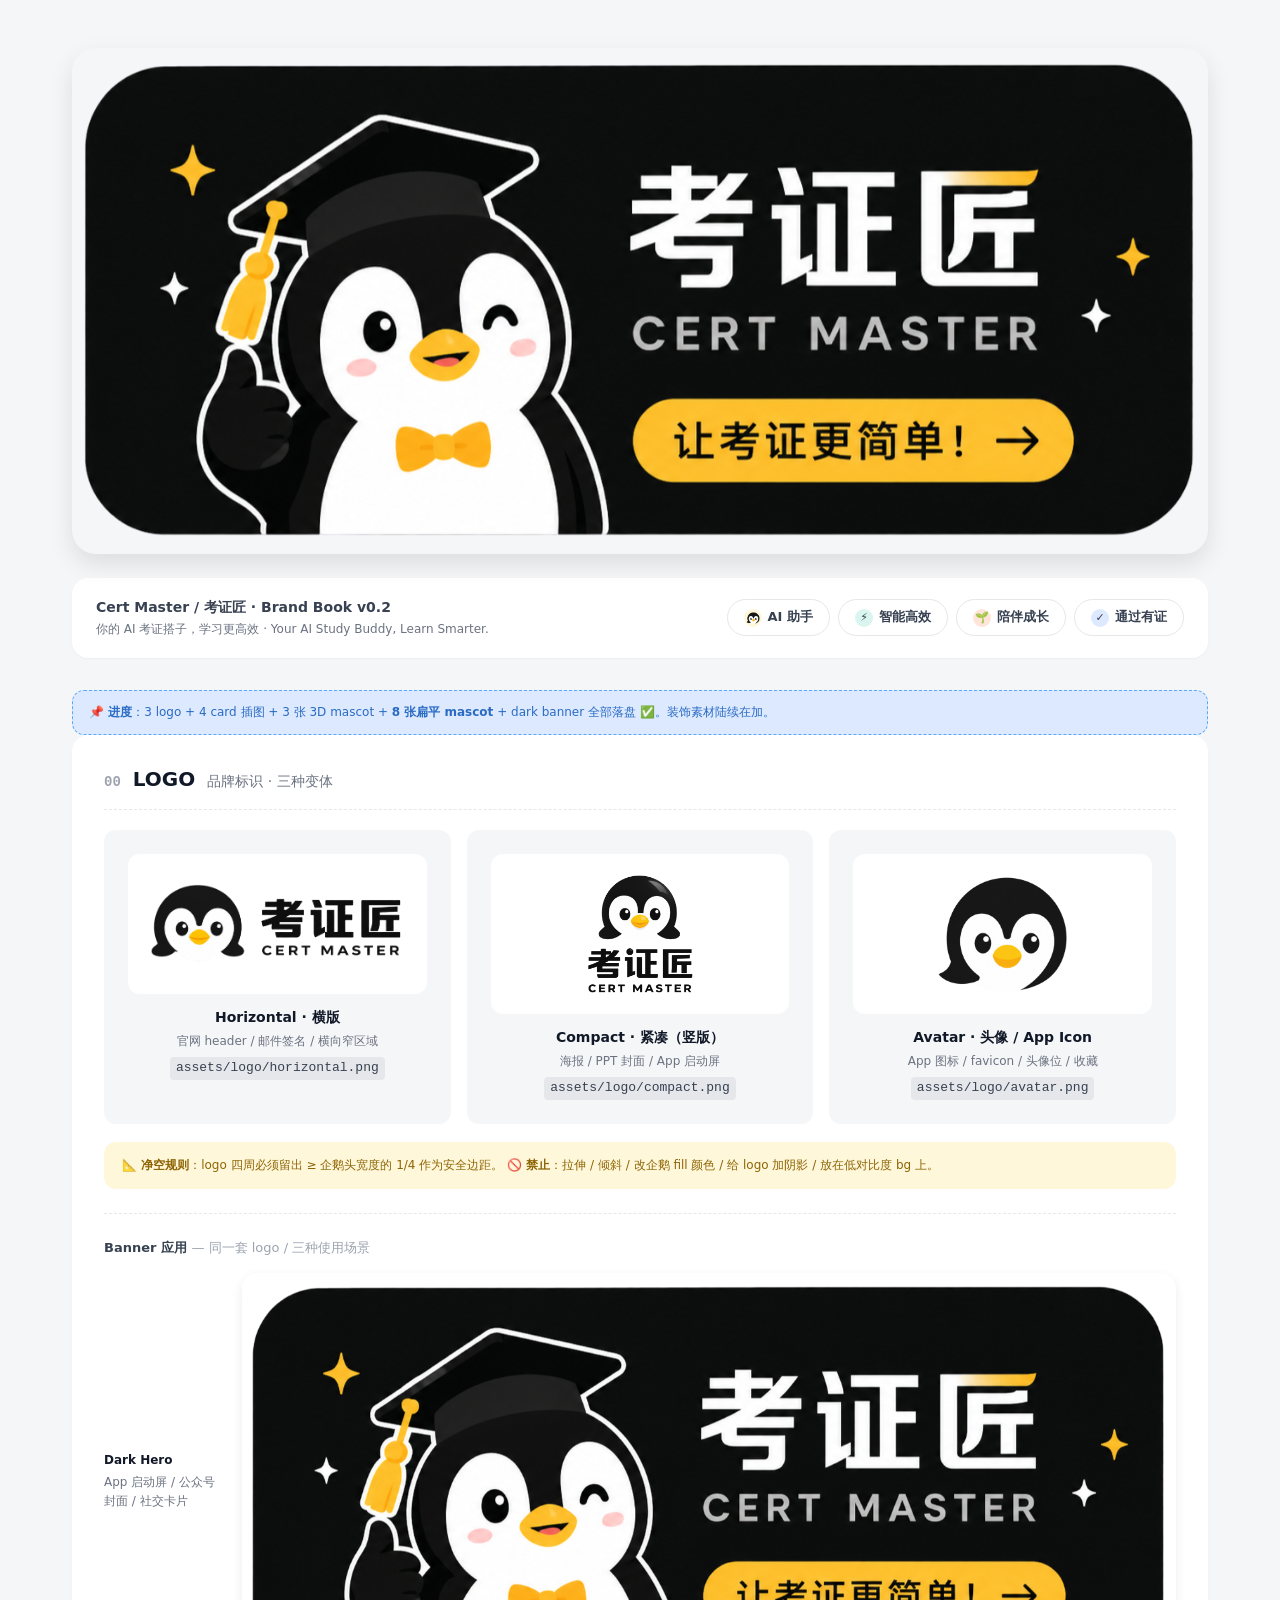
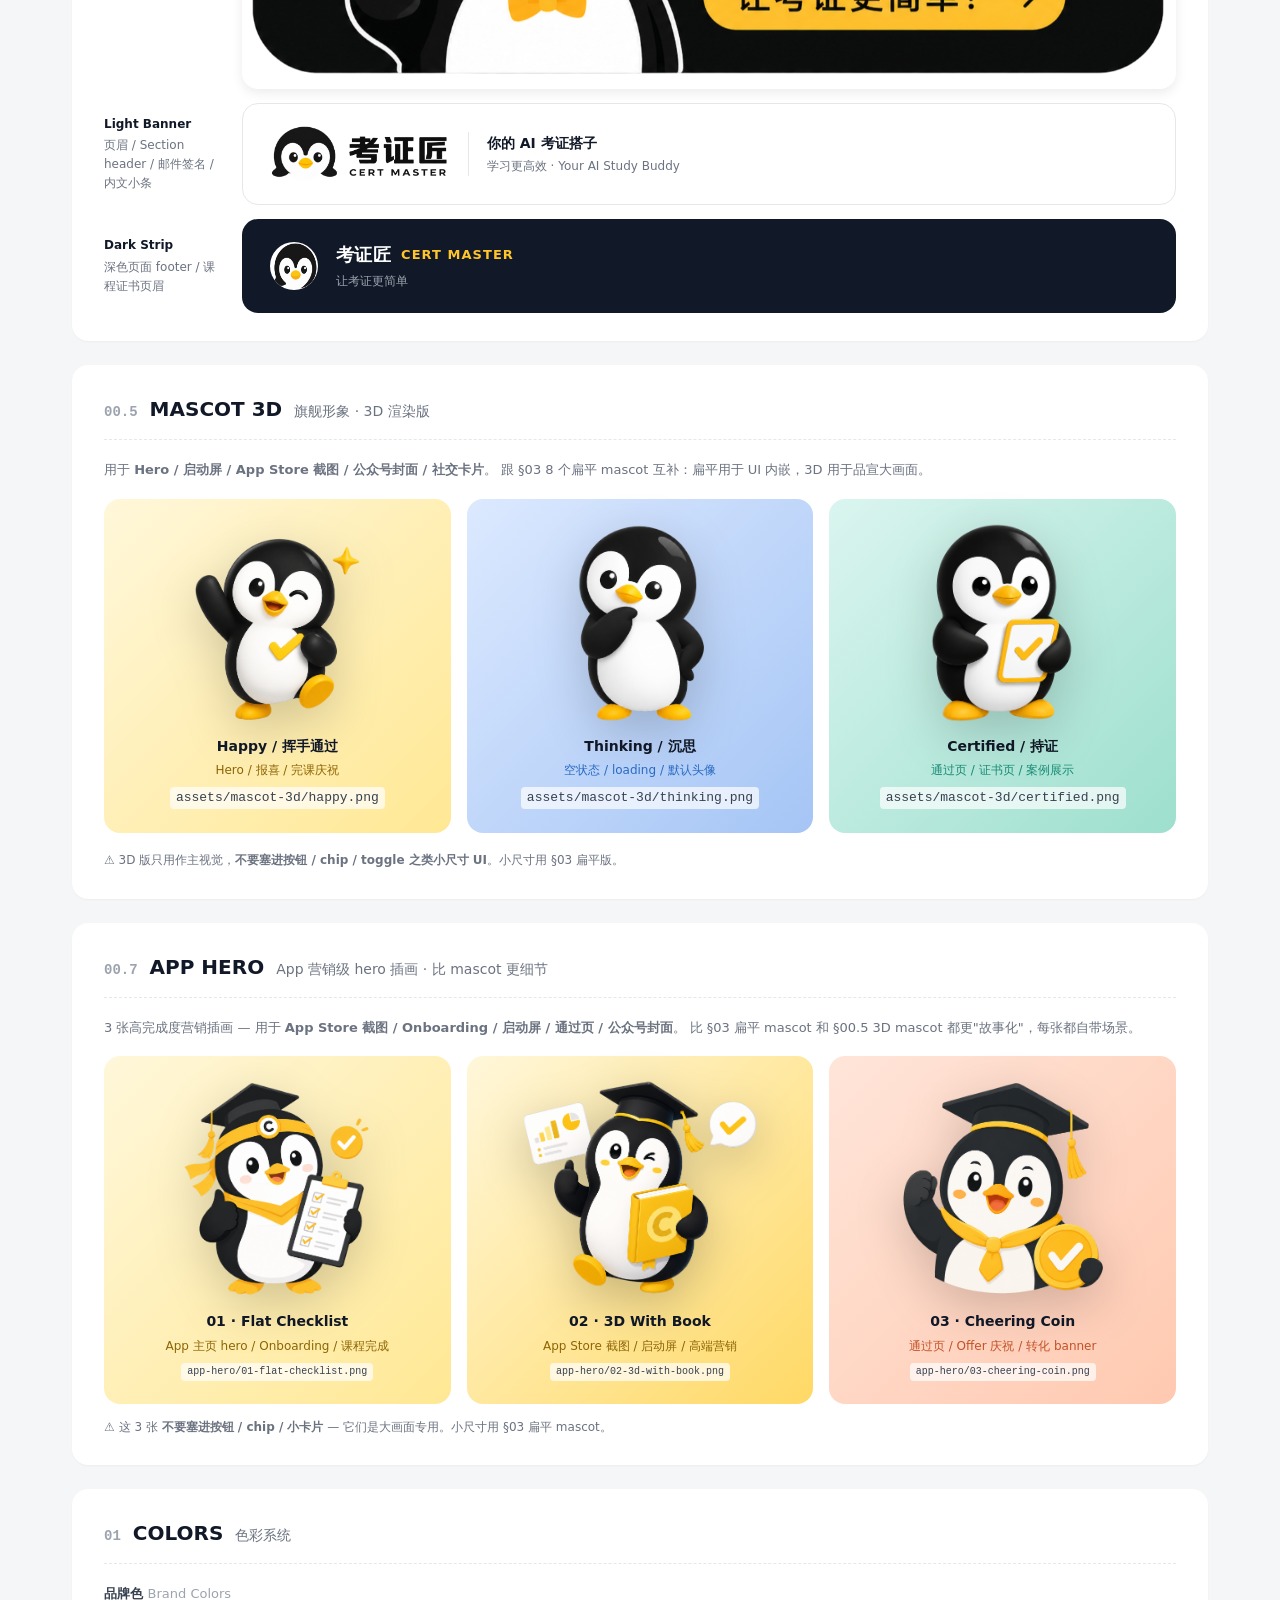
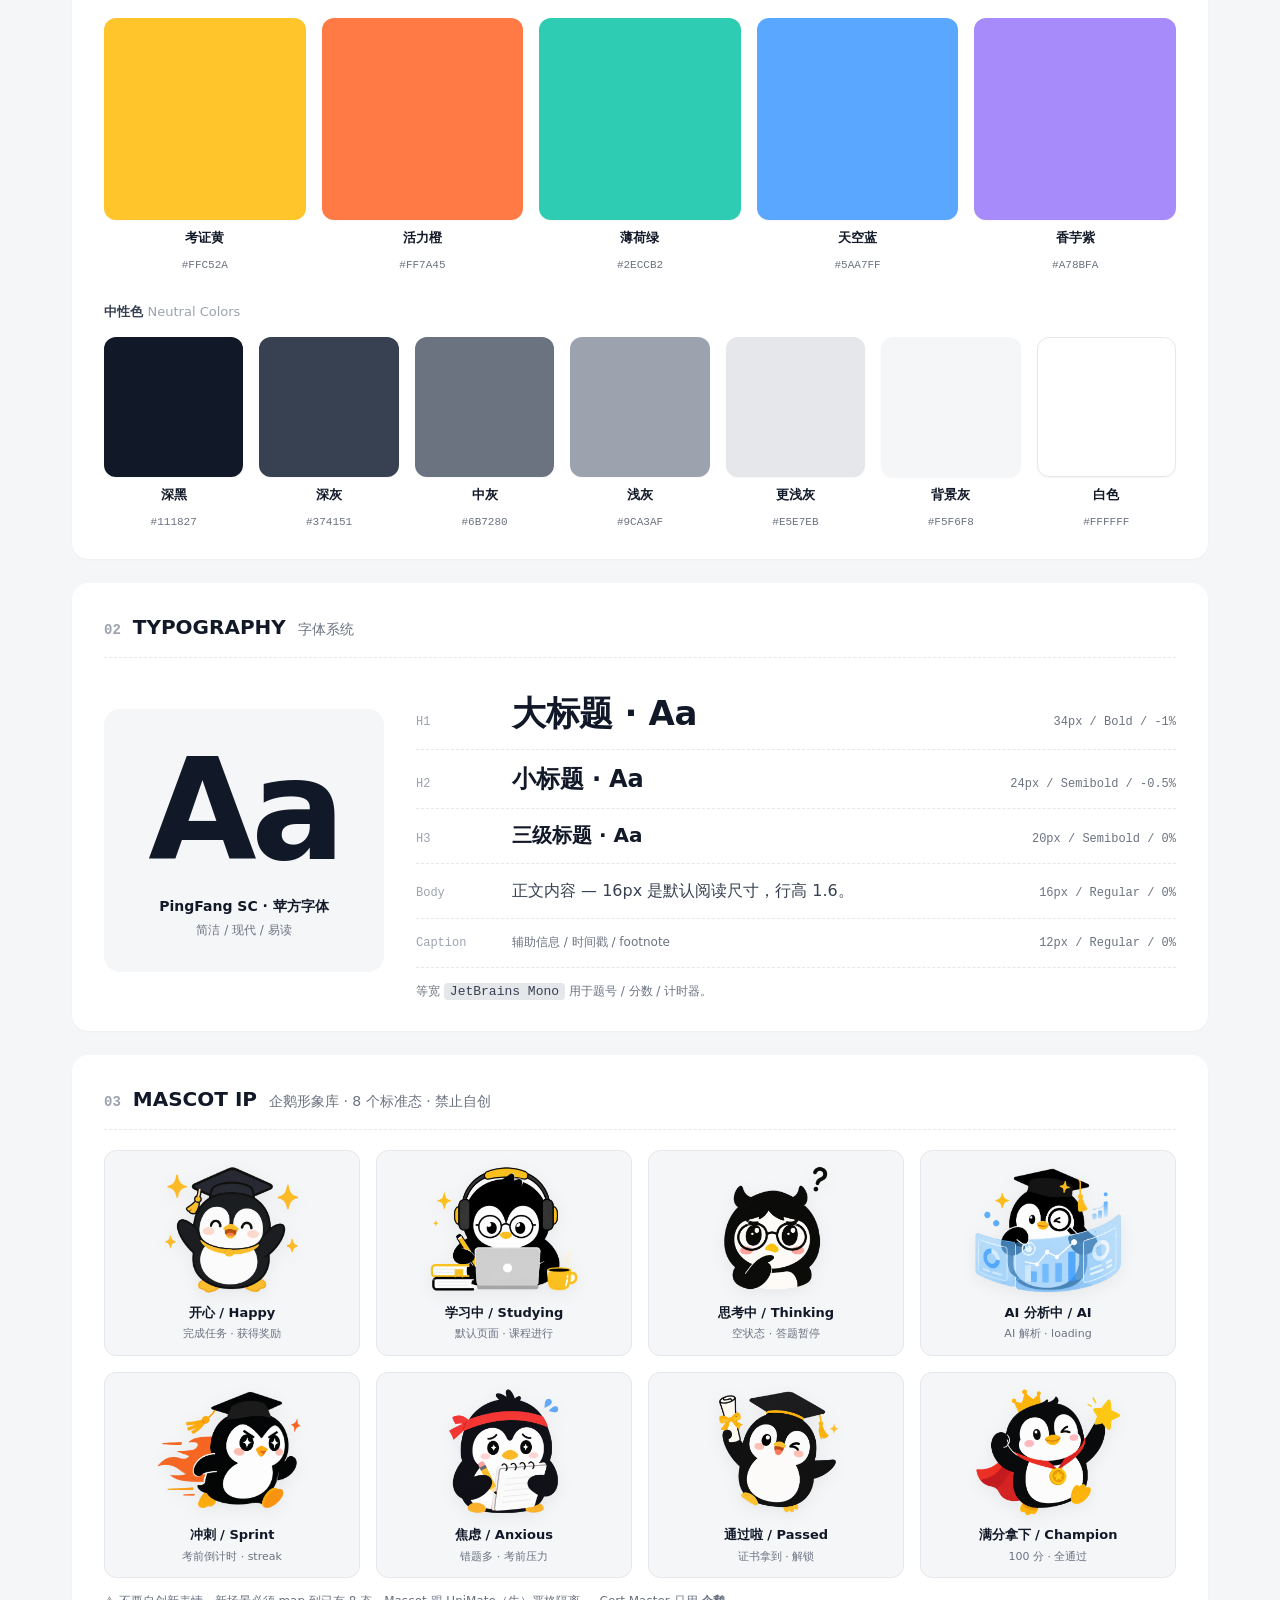
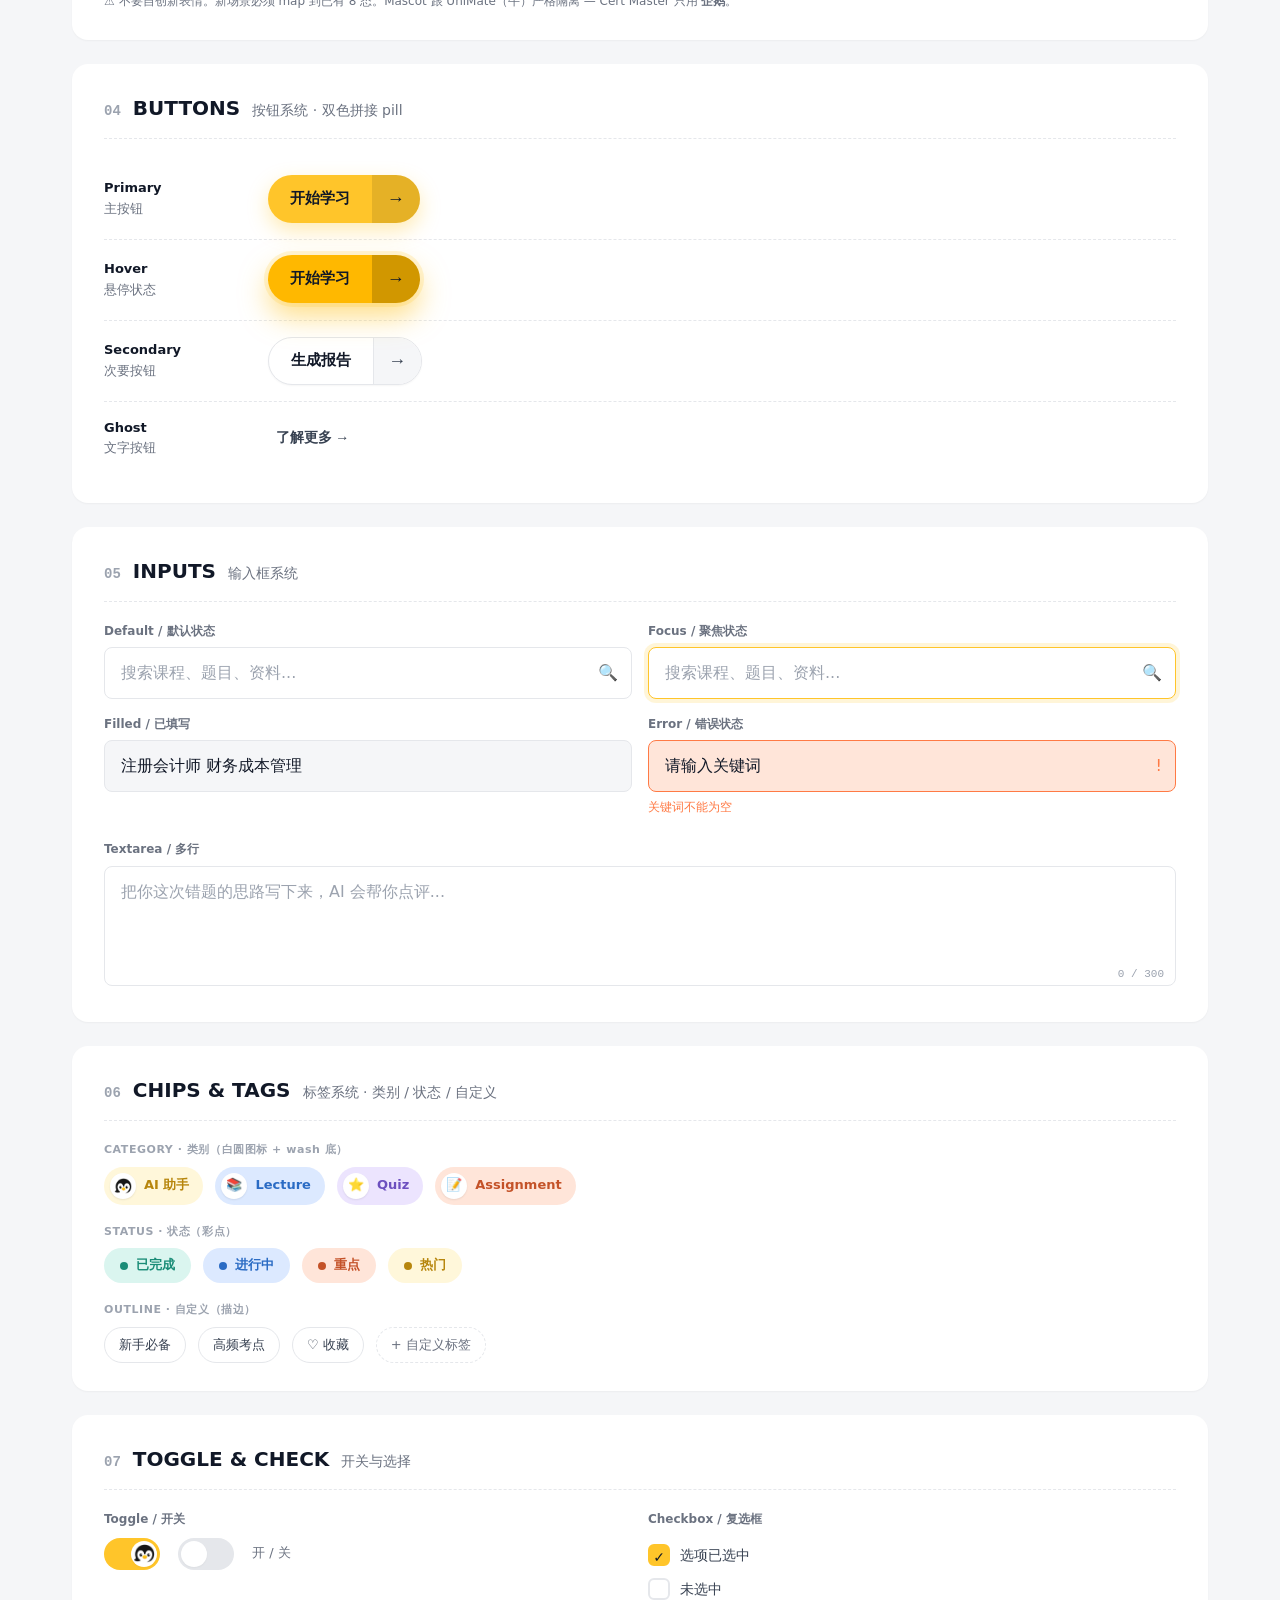
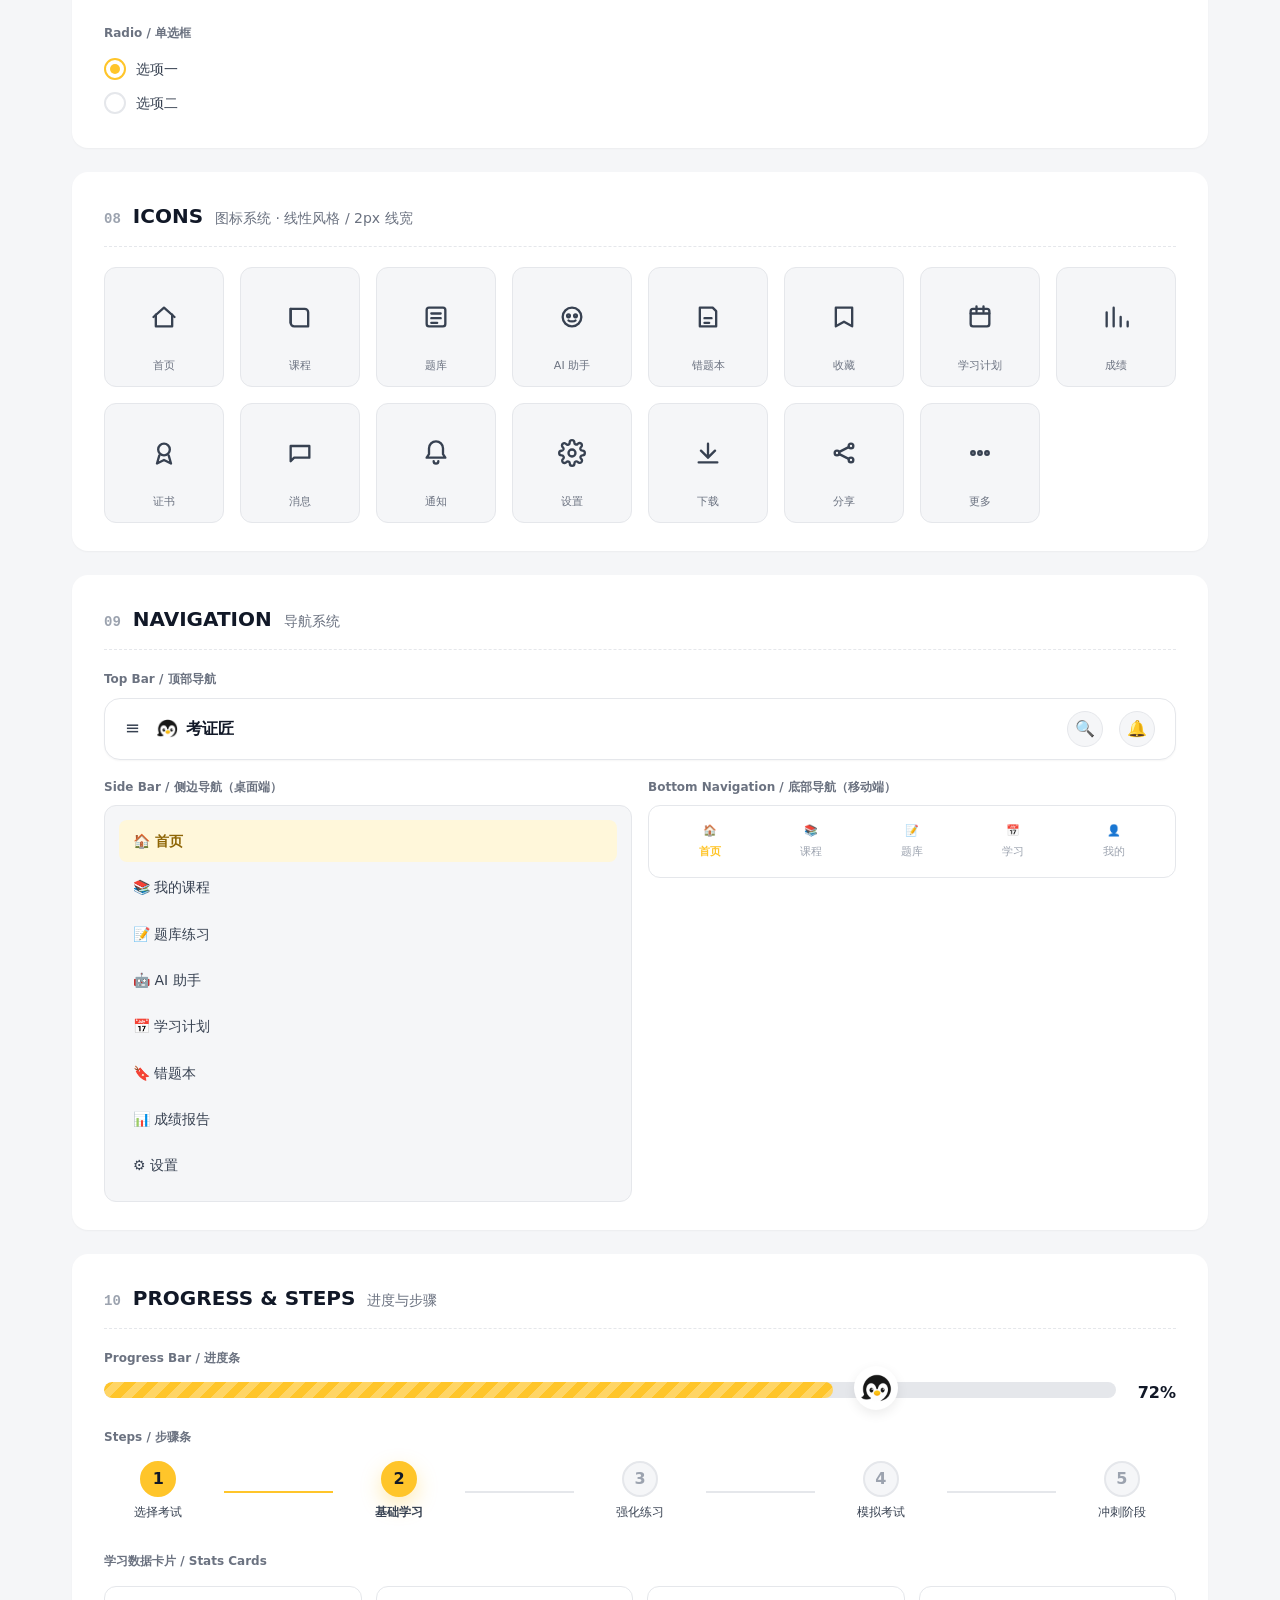
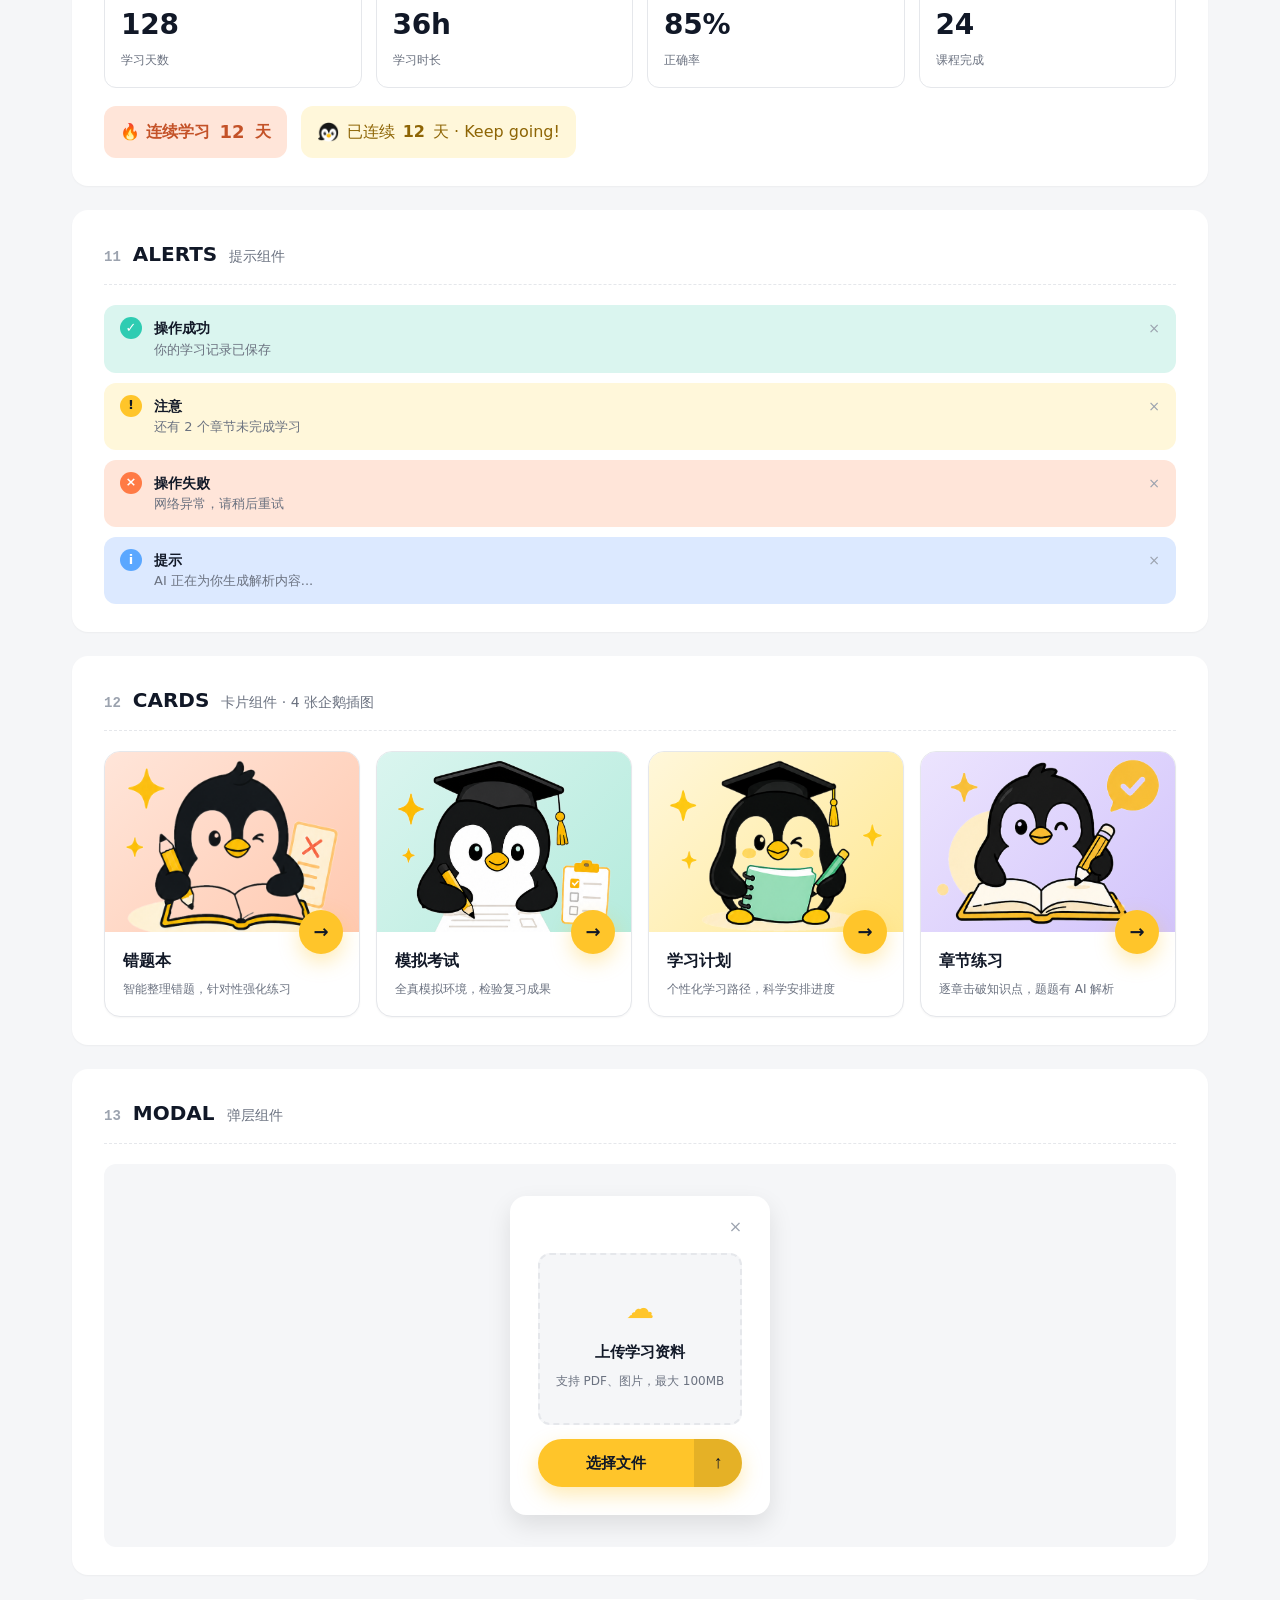
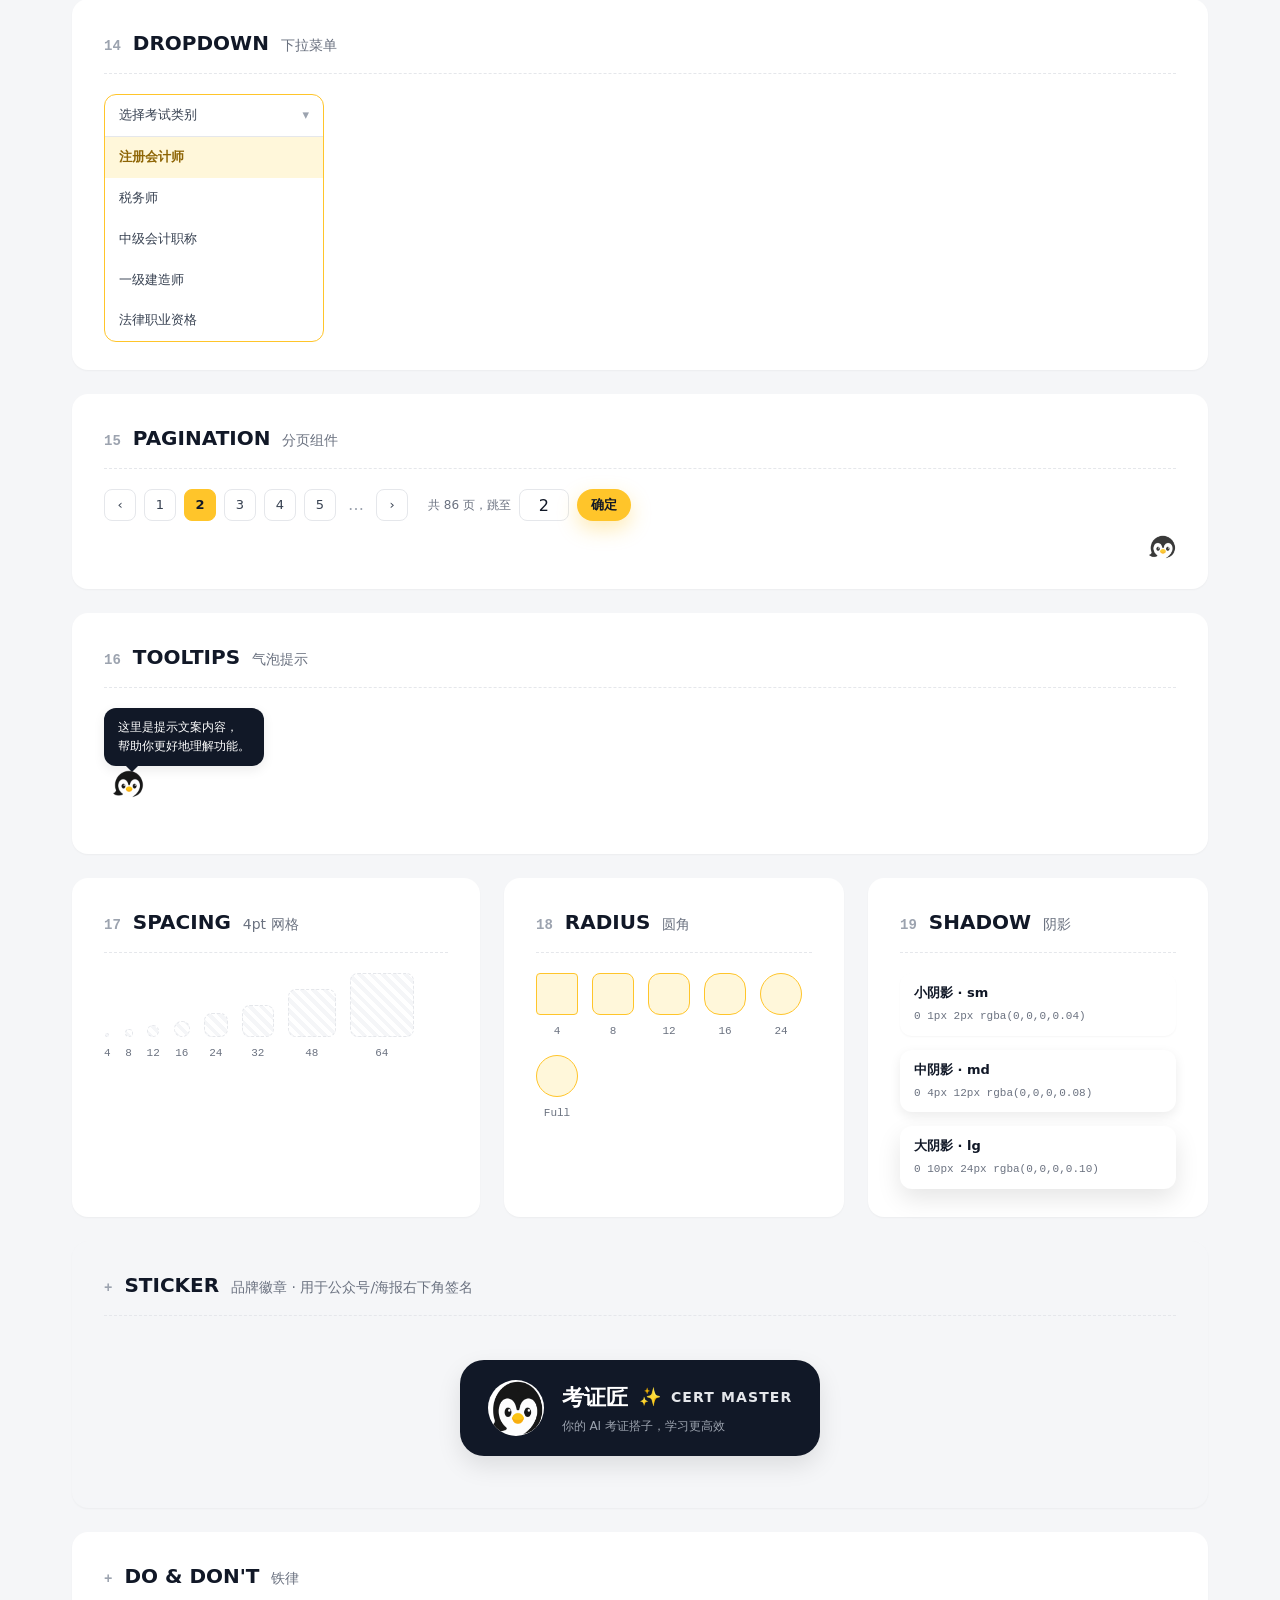
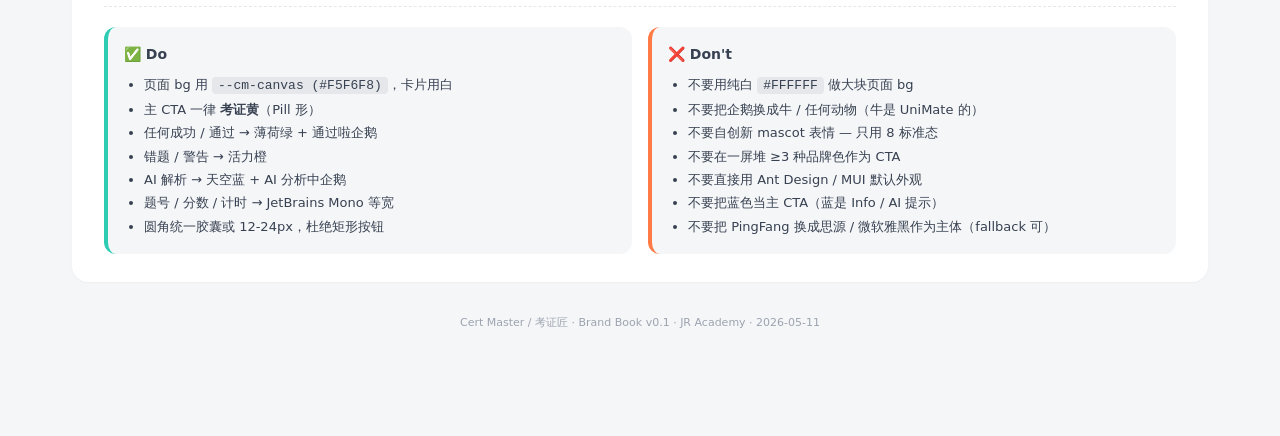
==== commit 2bd2627b: "feat(app-hero): add 3 marketing-grade hero illustrations + showcase section Add 3 high-completion pe" ====
--- a/index.html
+++ b/index.html
@@ -810,6 +810,44 @@
     </p>
   </section>
 
+  <!-- ============ 00.7 APP HERO ============ -->
+  <section class="s">
+    <header><span class="num">00.7</span><h2>APP HERO</h2><span class="zh">App 营销级 hero 插画 · 比 mascot 更细节</span></header>
+    <p style="margin:0 0 18px;color:var(--cm-slate);font-size:13px;">
+      3 张高完成度营销插画 — 用于 <strong>App Store 截图 / Onboarding / 启动屏 / 通过页 / 公众号封面</strong>。
+      比 §03 扁平 mascot 和 §00.5 3D mascot 都更"故事化"，每张都自带场景。
+    </p>
+    <div class="grid g-3">
+      <div style="background:linear-gradient(135deg,#FFF7DA 0%,#FFE894 100%);border-radius:var(--cm-radius-lg);padding:22px 18px;display:flex;flex-direction:column;align-items:center;gap:12px;">
+        <img src="assets/app-hero/01-flat-checklist.png" alt="flat checklist hero" style="height:220px;width:auto;filter:drop-shadow(0 14px 24px rgba(0,0,0,0.18));"/>
+        <div style="text-align:center;">
+          <div style="font-weight:700;font-size:14px;color:var(--cm-ink);">01 · Flat Checklist</div>
+          <div style="font-size:12px;color:#8E6505;margin-top:4px;">App 主页 hero / Onboarding / 课程完成</div>
+          <code style="margin-top:6px;display:inline-block;background:rgba(255,255,255,0.7);font-size:10px;">app-hero/01-flat-checklist.png</code>
+        </div>
+      </div>
+      <div style="background:linear-gradient(135deg,#FFF7DA 0%,#FFD965 100%);border-radius:var(--cm-radius-lg);padding:22px 18px;display:flex;flex-direction:column;align-items:center;gap:12px;">
+        <img src="assets/app-hero/02-3d-with-book.png" alt="3d with book" style="height:220px;width:auto;filter:drop-shadow(0 14px 24px rgba(0,0,0,0.22));"/>
+        <div style="text-align:center;">
+          <div style="font-weight:700;font-size:14px;color:var(--cm-ink);">02 · 3D With Book</div>
+          <div style="font-size:12px;color:#8E6505;margin-top:4px;">App Store 截图 / 启动屏 / 高端营销</div>
+          <code style="margin-top:6px;display:inline-block;background:rgba(255,255,255,0.7);font-size:10px;">app-hero/02-3d-with-book.png</code>
+        </div>
+      </div>
+      <div style="background:linear-gradient(135deg,#FFE5D9 0%,#FFC9B0 100%);border-radius:var(--cm-radius-lg);padding:22px 18px;display:flex;flex-direction:column;align-items:center;gap:12px;">
+        <img src="assets/app-hero/03-cheering-coin.png" alt="cheering coin" style="height:220px;width:auto;filter:drop-shadow(0 14px 24px rgba(0,0,0,0.18));"/>
+        <div style="text-align:center;">
+          <div style="font-weight:700;font-size:14px;color:var(--cm-ink);">03 · Cheering Coin</div>
+          <div style="font-size:12px;color:#C45228;margin-top:4px;">通过页 / Offer 庆祝 / 转化 banner</div>
+          <code style="margin-top:6px;display:inline-block;background:rgba(255,255,255,0.7);font-size:10px;">app-hero/03-cheering-coin.png</code>
+        </div>
+      </div>
+    </div>
+    <p style="margin:14px 0 0;font-size:12px;color:var(--cm-slate);">
+      ⚠️ 这 3 张 <strong>不要塞进按钮 / chip / 小卡片</strong> — 它们是大画面专用。小尺寸用 §03 扁平 mascot。
+    </p>
+  </section>
+
   <!-- ============ 01 COLORS ============ -->
   <section class="s">
     <header><span class="num">01</span><h2>COLORS</h2><span class="zh">色彩系统</span></header>
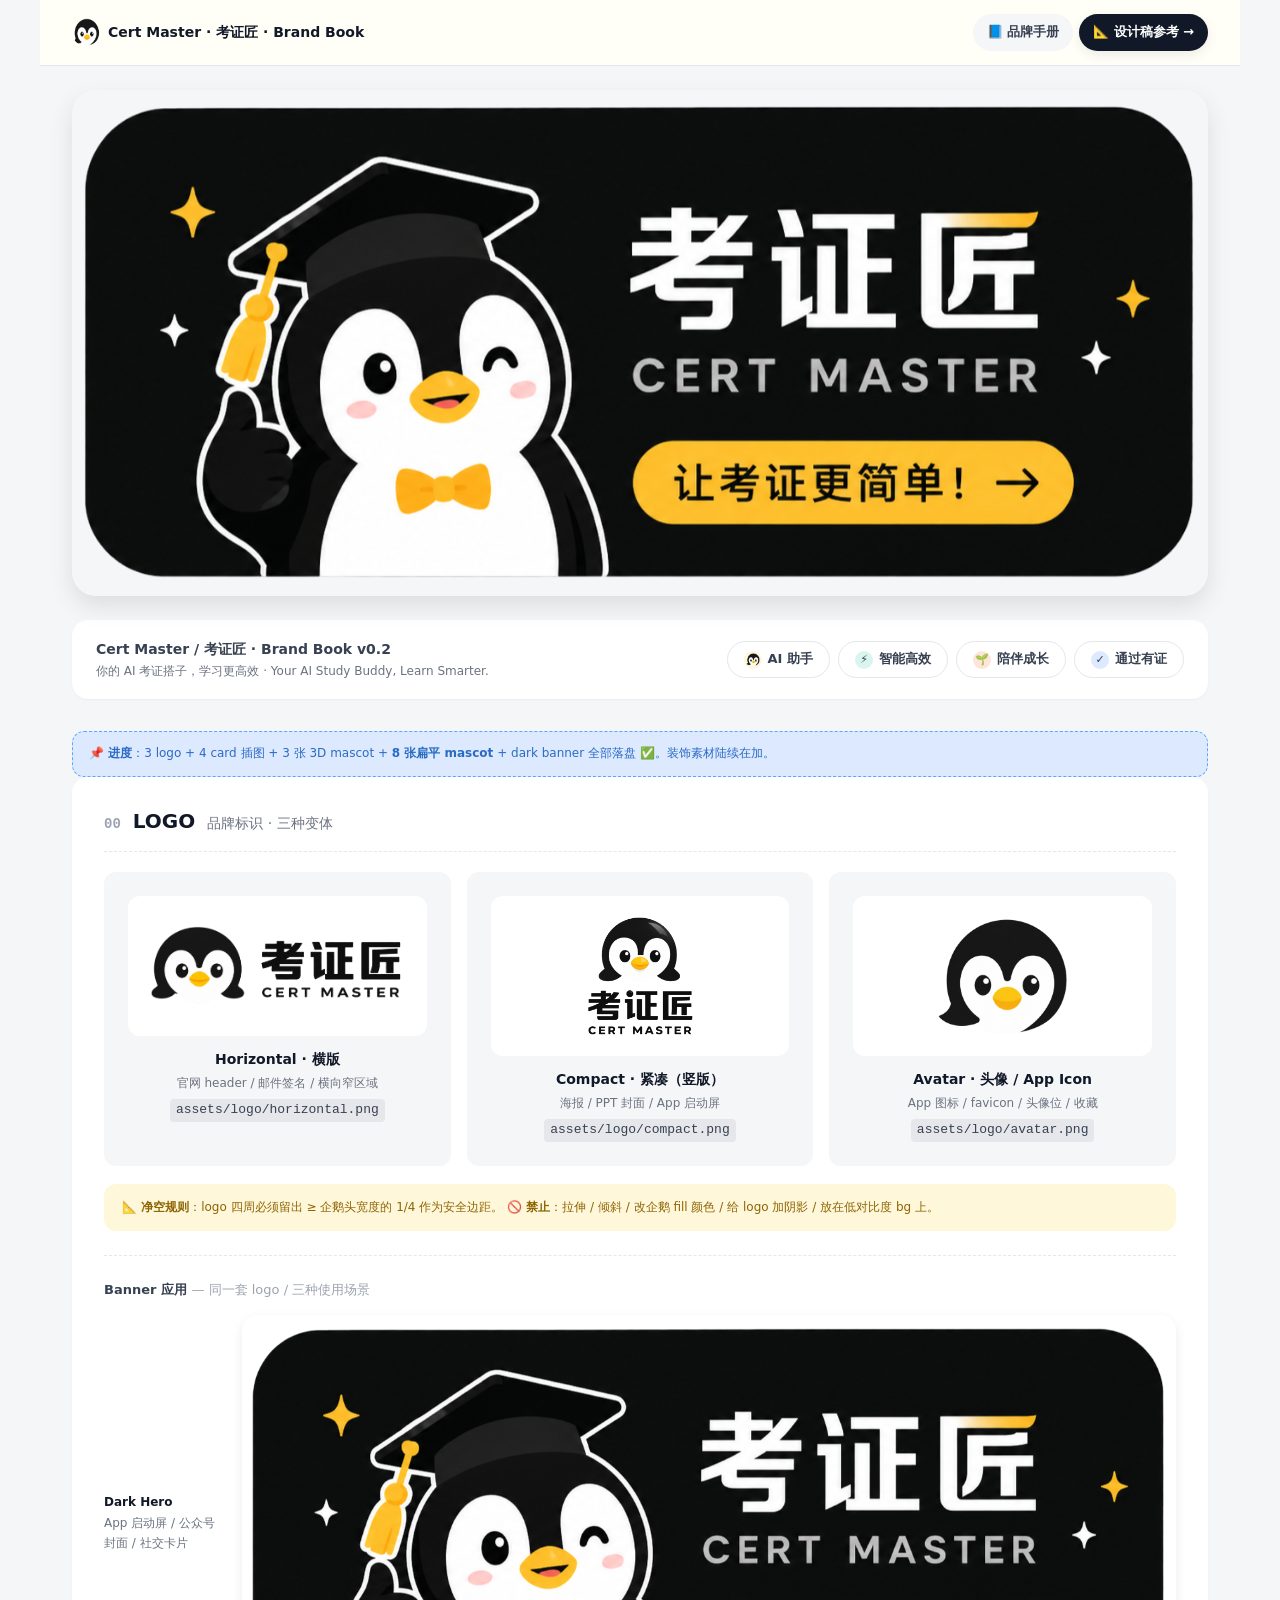
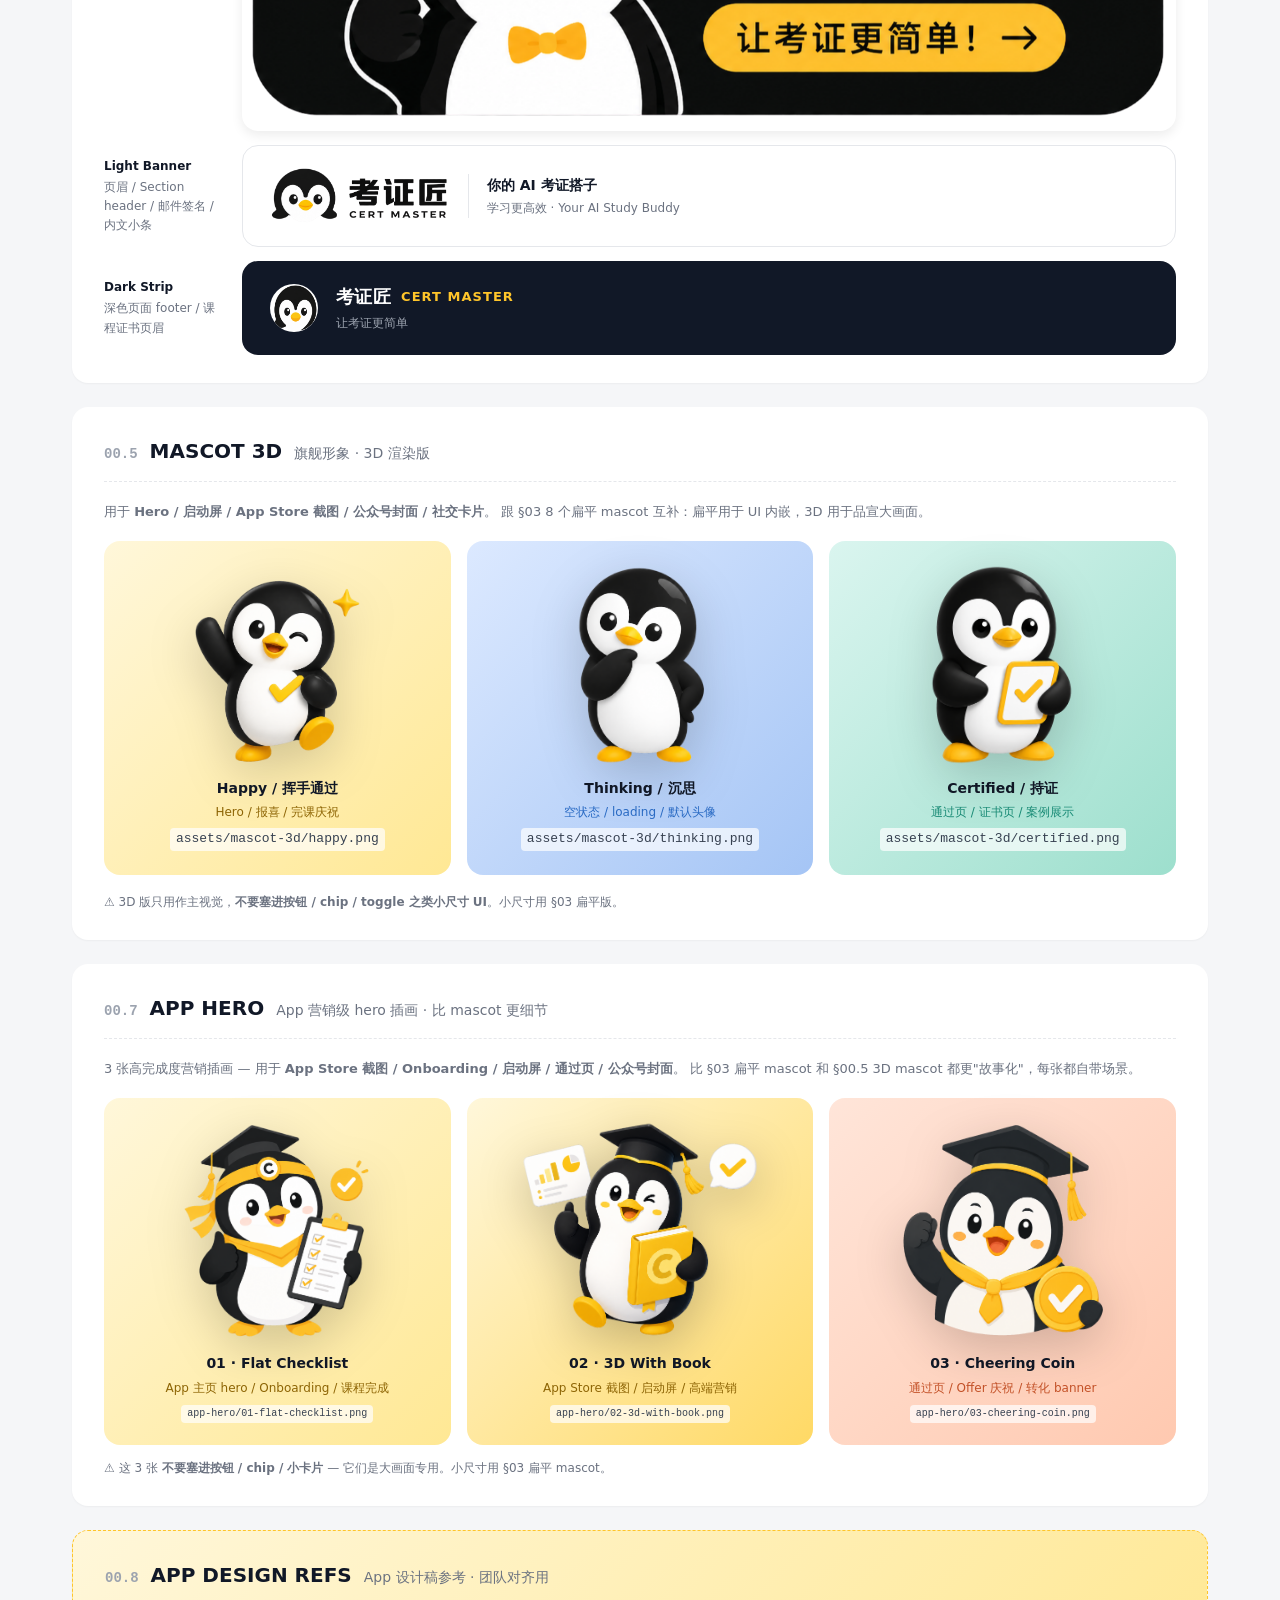
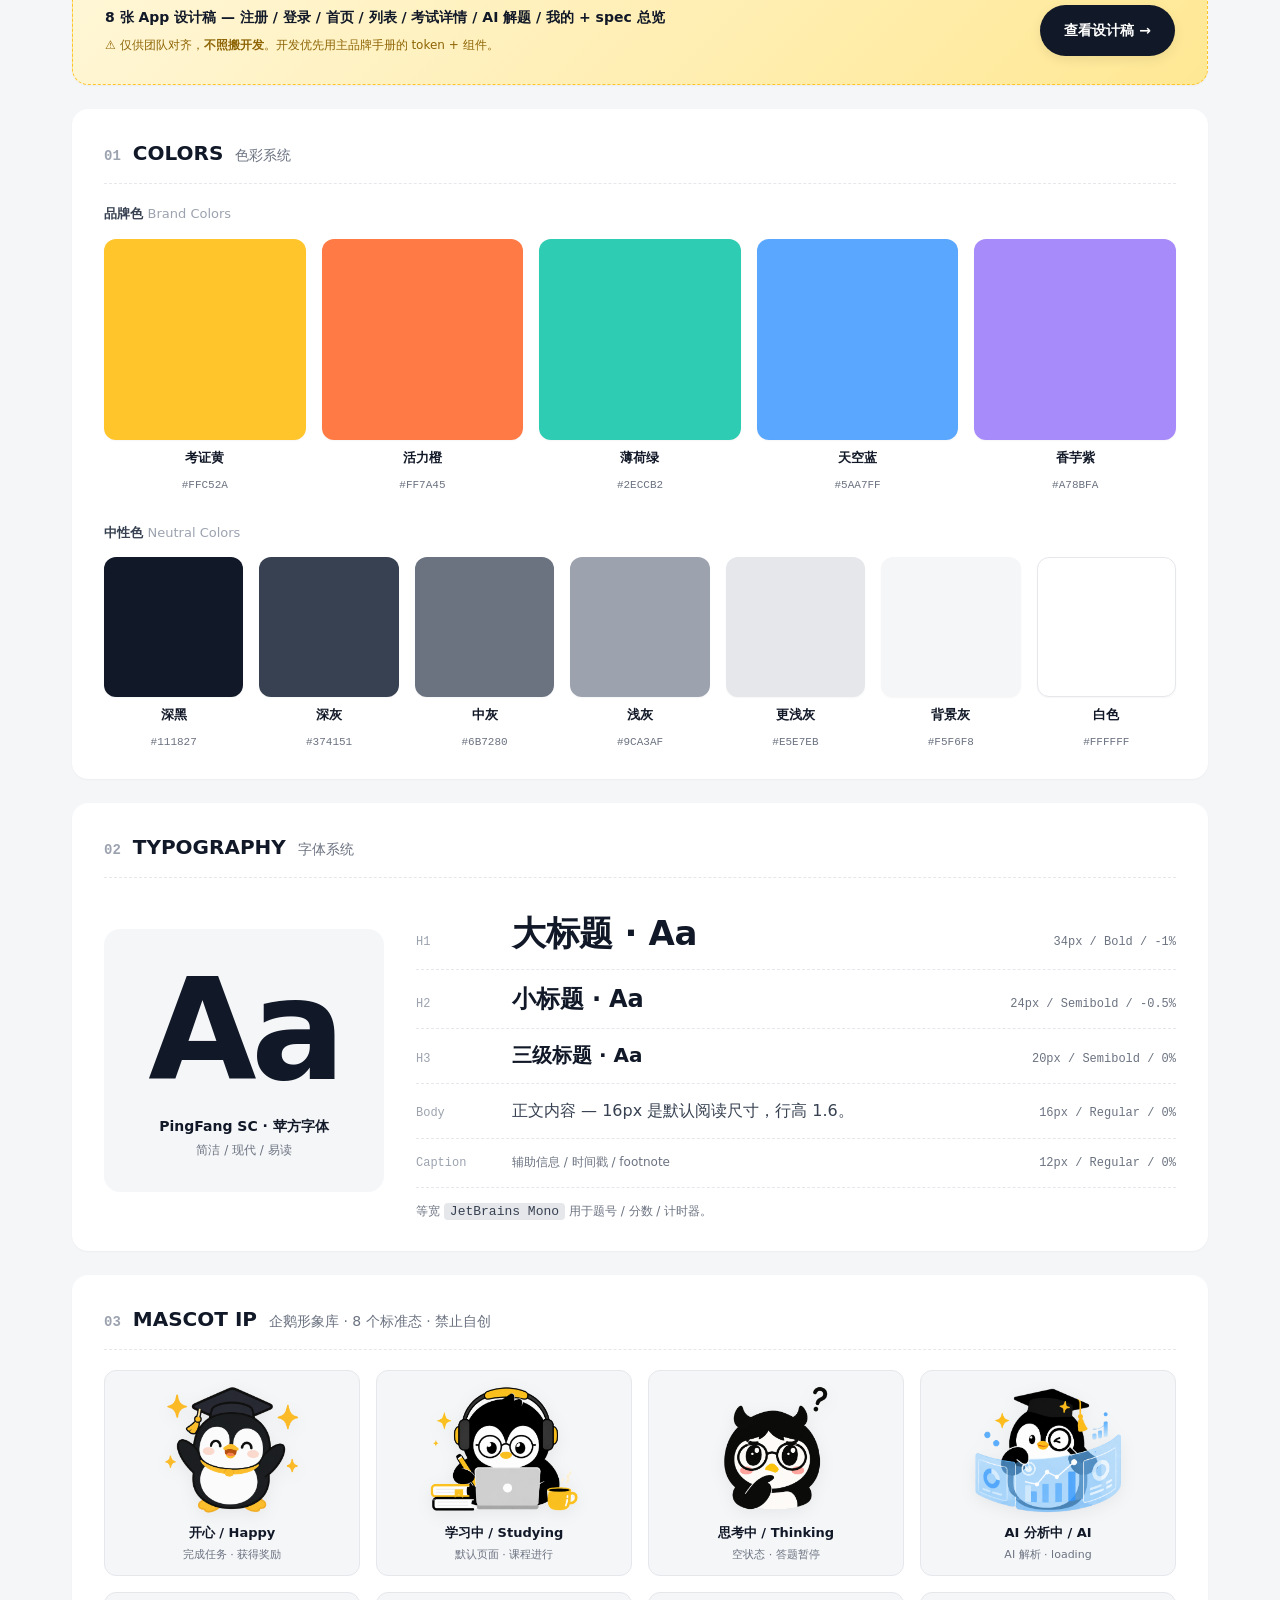
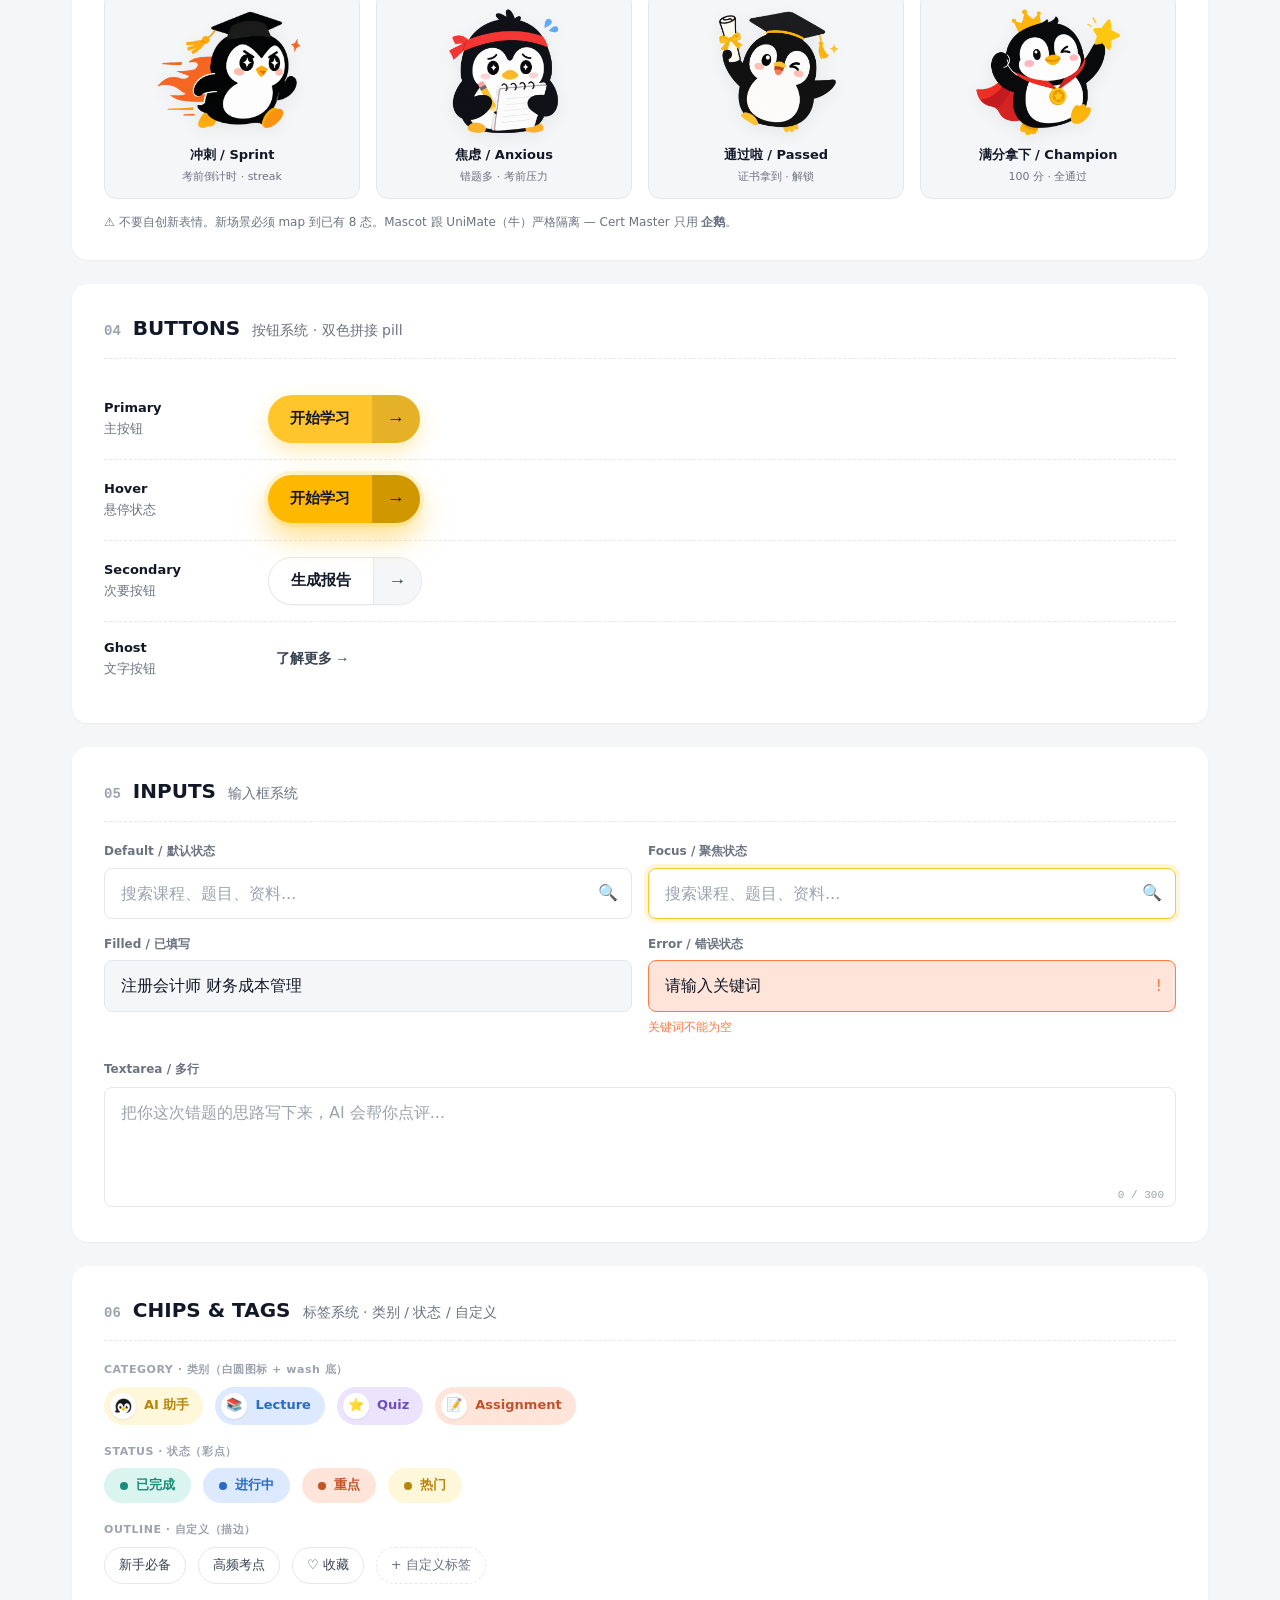
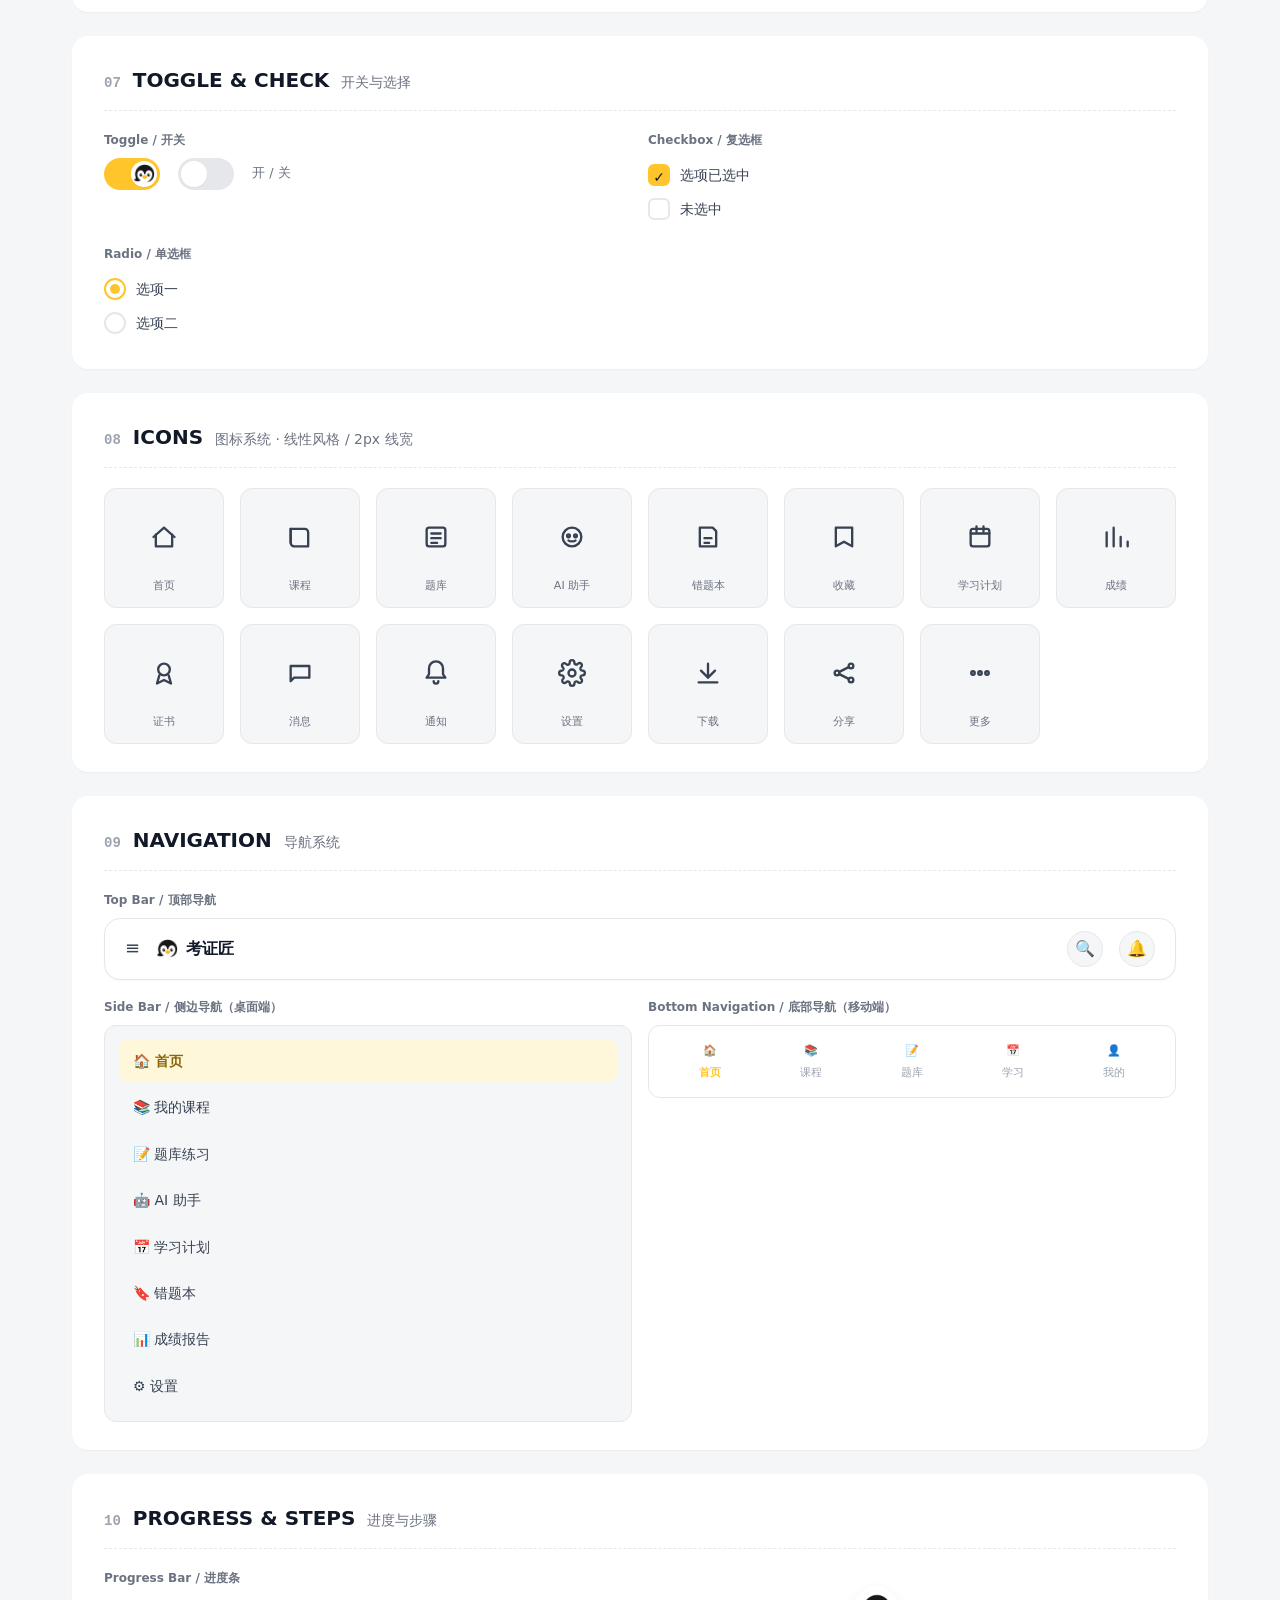
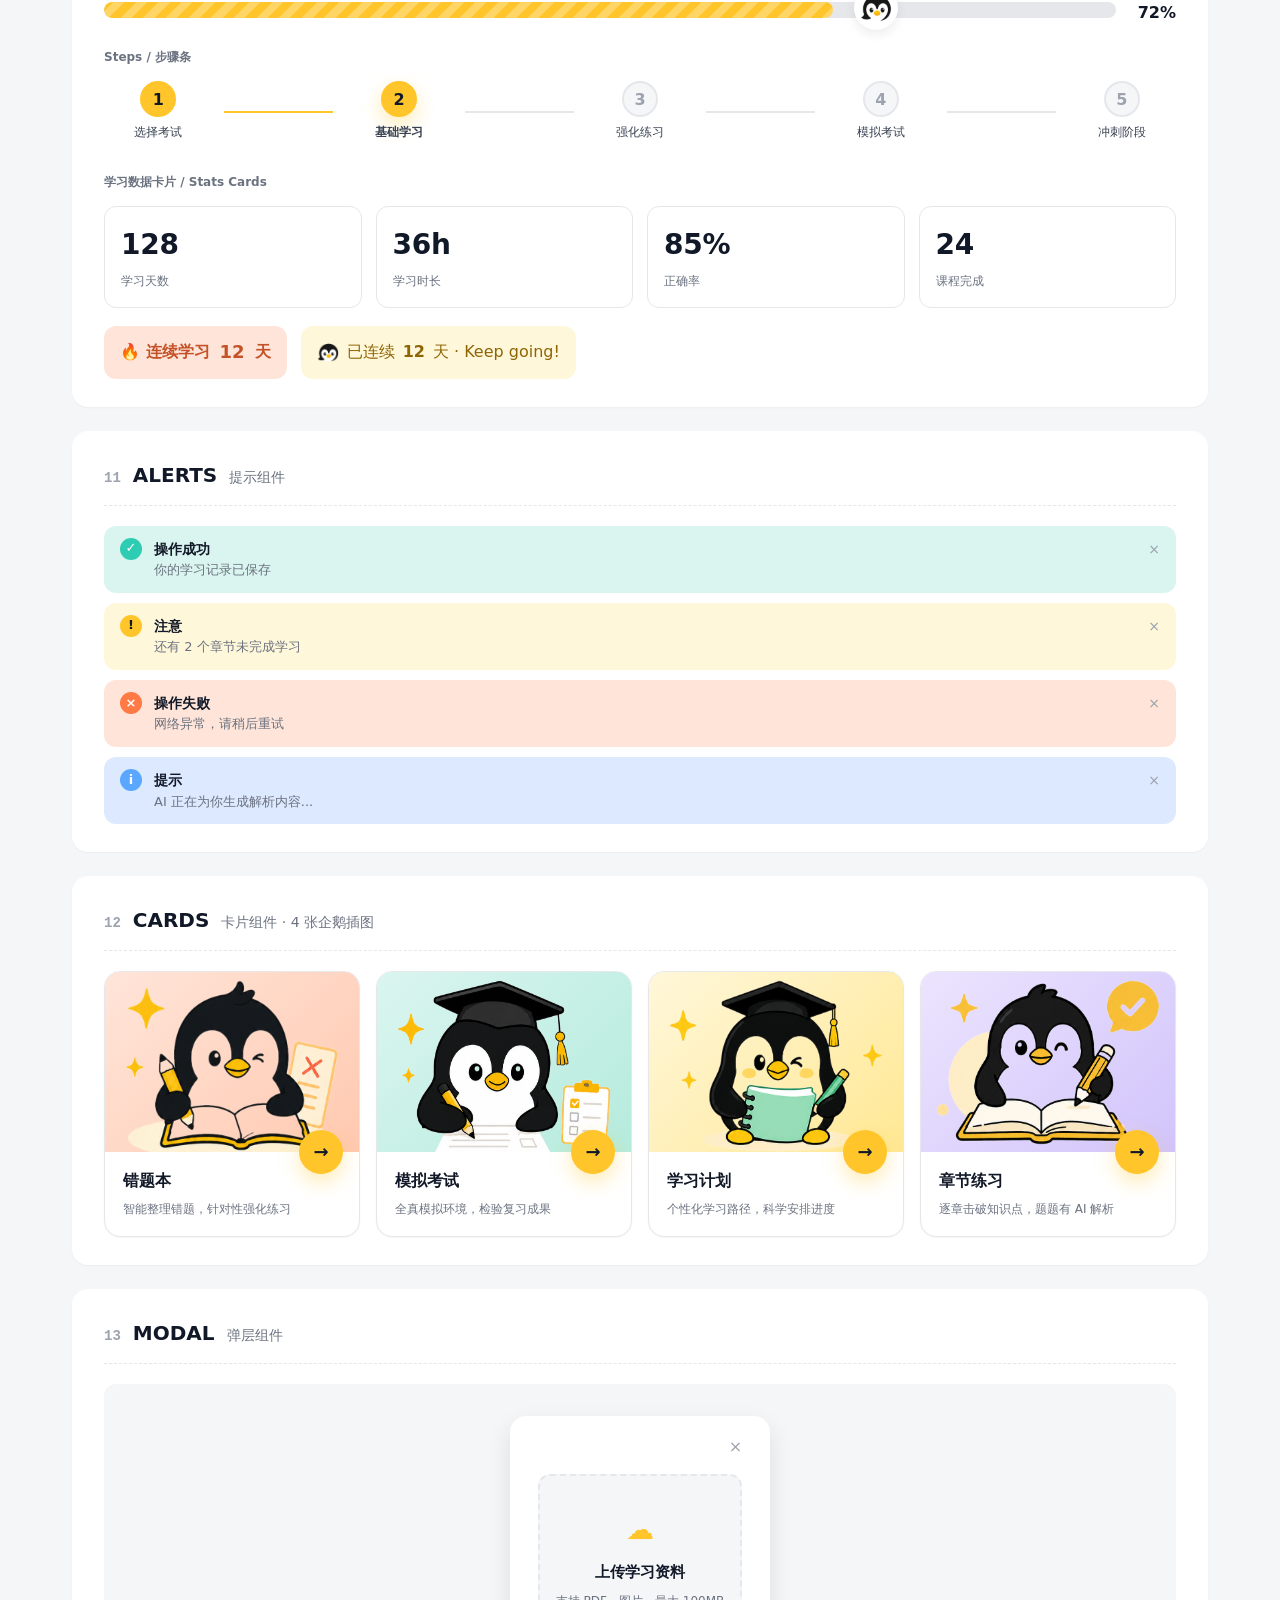
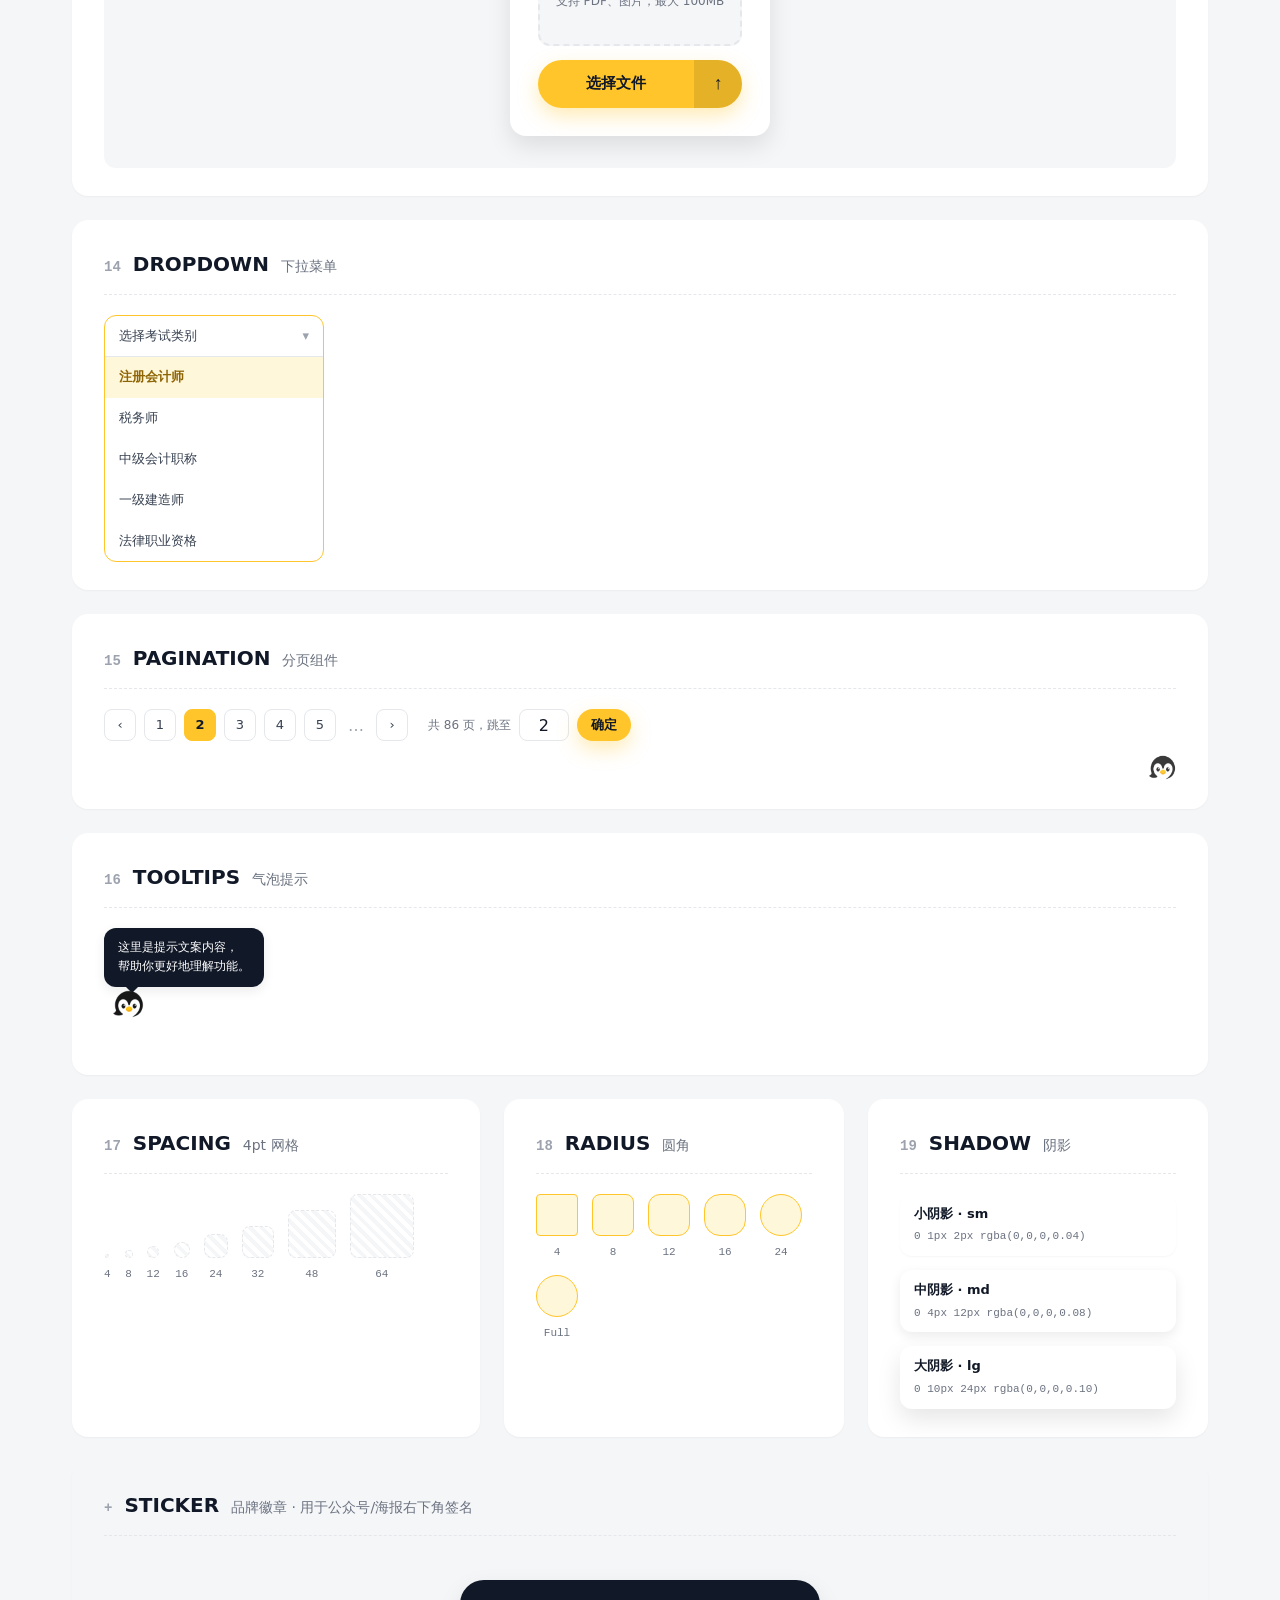
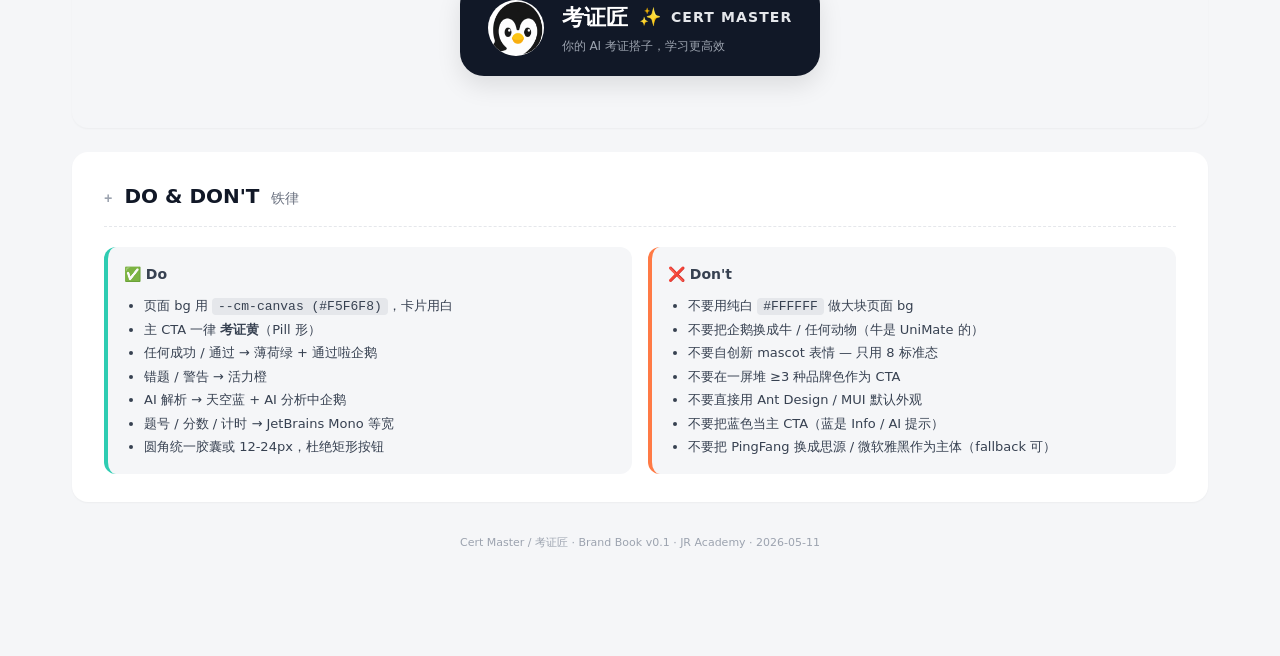
==== commit 18d5cb3f: "feat(design-refs): add 8 app design refs + standalone page + sticky nav Separate the heavy design re" ====
--- a/index.html
+++ b/index.html
@@ -33,7 +33,48 @@
     .peng-32 { width: 32px; height: 32px; }
     .peng-44 { width: 44px; height: 44px; }
 
-    .page { max-width: 1200px; margin: 0 auto; padding: 48px 32px 96px; }
+    .page { max-width: 1200px; margin: 0 auto; padding: 0 32px 96px; }
+
+    /* —— 置顶导航条（sticky） —— */
+    .sticky-nav {
+      position: sticky; top: 0; z-index: 100;
+      background: rgba(255,254,247,0.92);
+      backdrop-filter: blur(12px);
+      -webkit-backdrop-filter: blur(12px);
+      margin: 0 -32px 24px;
+      padding: 14px 32px;
+      border-bottom: 1px solid var(--cm-fog);
+      display: flex; align-items: center; gap: 14px;
+    }
+    .sticky-nav .brand {
+      display: flex; align-items: center; gap: 8px;
+      font-weight: 700; font-size: 14px; color: var(--cm-ink);
+    }
+    .sticky-nav .brand img { width: 28px; height: 28px; border-radius: 50%; }
+    .sticky-nav .nav-links {
+      display: flex; gap: 6px; margin-left: auto;
+    }
+    .sticky-nav .nav-link {
+      display: inline-flex; align-items: center; gap: 6px;
+      padding: 8px 14px; border-radius: var(--cm-radius-full);
+      font-size: 13px; font-weight: 600;
+      text-decoration: none;
+      transition: transform var(--cm-dur-base) var(--cm-ease-standard),
+                  background var(--cm-dur-base);
+    }
+    .sticky-nav .nav-link.current { background: var(--cm-canvas); color: var(--cm-graphite); }
+    .sticky-nav .nav-link.cta {
+      background: var(--cm-ink); color: var(--cm-white);
+      box-shadow: var(--cm-shadow-md);
+    }
+    .sticky-nav .nav-link.cta:hover { transform: translateY(-1px); }
+    .sticky-nav .nav-link.subtle { background: var(--cm-wash-yellow); color: #8E6505; }
+    .sticky-nav .nav-link.subtle:hover { background: #FFE894; }
+    @media (max-width: 700px) {
+      .sticky-nav { gap: 8px; padding: 10px 16px; margin: 0 -16px 16px; }
+      .sticky-nav .brand .label { display: none; }
+      .sticky-nav .nav-link { padding: 6px 10px; font-size: 12px; }
+    }
 
     .top-band {
       position: relative; display: block;
@@ -653,8 +694,20 @@
 <body>
 <div class="page">
 
+  <!-- ============ STICKY NAV ============ -->
+  <nav class="sticky-nav">
+    <span class="brand">
+      <img src="assets/logo/avatar-icon.png" alt=""/>
+      <span class="label">Cert Master · 考证匠 · Brand Book</span>
+    </span>
+    <div class="nav-links">
+      <a href="index.html" class="nav-link current">📘 品牌手册</a>
+      <a href="app-design-refs.html" class="nav-link cta">📐 设计稿参考 →</a>
+    </div>
+  </nav>
+
   <!-- ============ TOP BANNER ============ -->
-  <div class="top-band">
+  <div class="top-band" style="margin-top:24px;">
     <img src="assets/banners/hero-dark.png" alt="考证匠 / CERT MASTER · 让考证更简单！"/>
   </div>
 
@@ -847,6 +900,20 @@
       ⚠️ 这 3 张 <strong>不要塞进按钮 / chip / 小卡片</strong> — 它们是大画面专用。小尺寸用 §03 扁平 mascot。
     </p>
   </section>
+
+
+  <!-- ============ 00.8 APP DESIGN REFS · 链接到独立页 ============ -->
+  <section class="s" style="background:linear-gradient(135deg,var(--cm-wash-yellow) 0%,#FFE894 100%);border:1.5px dashed var(--cm-yellow);">
+    <header style="border-bottom:0;padding-bottom:0;margin-bottom:14px;"><span class="num">00.8</span><h2>APP DESIGN REFS</h2><span class="zh">App 设计稿参考 · 团队对齐用</span></header>
+    <div style="display:grid;grid-template-columns:1fr auto;gap:20px;align-items:center;">
+      <div>
+        <p style="margin:0 0 8px;font-size:14px;color:var(--cm-ink);font-weight:600;">8 张 App 设计稿 — 注册 / 登录 / 首页 / 列表 / 考试详情 / AI 解题 / 我的 + spec 总览</p>
+        <p style="margin:0;font-size:12px;color:#8E6505;">⚠️ 仅供团队对齐，<strong>不照搬开发</strong>。开发优先用主品牌手册的 token + 组件。</p>
+      </div>
+      <a href="app-design-refs.html" style="display:inline-flex;align-items:center;gap:8px;padding:14px 24px;background:var(--cm-ink);color:var(--cm-white);font-weight:700;font-size:14px;border-radius:var(--cm-radius-full);text-decoration:none;box-shadow:var(--cm-shadow-md);transition:transform 200ms;" onmouseover="this.style.transform='translateY(-1px)'" onmouseout="this.style.transform='translateY(0)'">查看设计稿 →</a>
+    </div>
+  </section>
+
 
   <!-- ============ 01 COLORS ============ -->
   <section class="s">
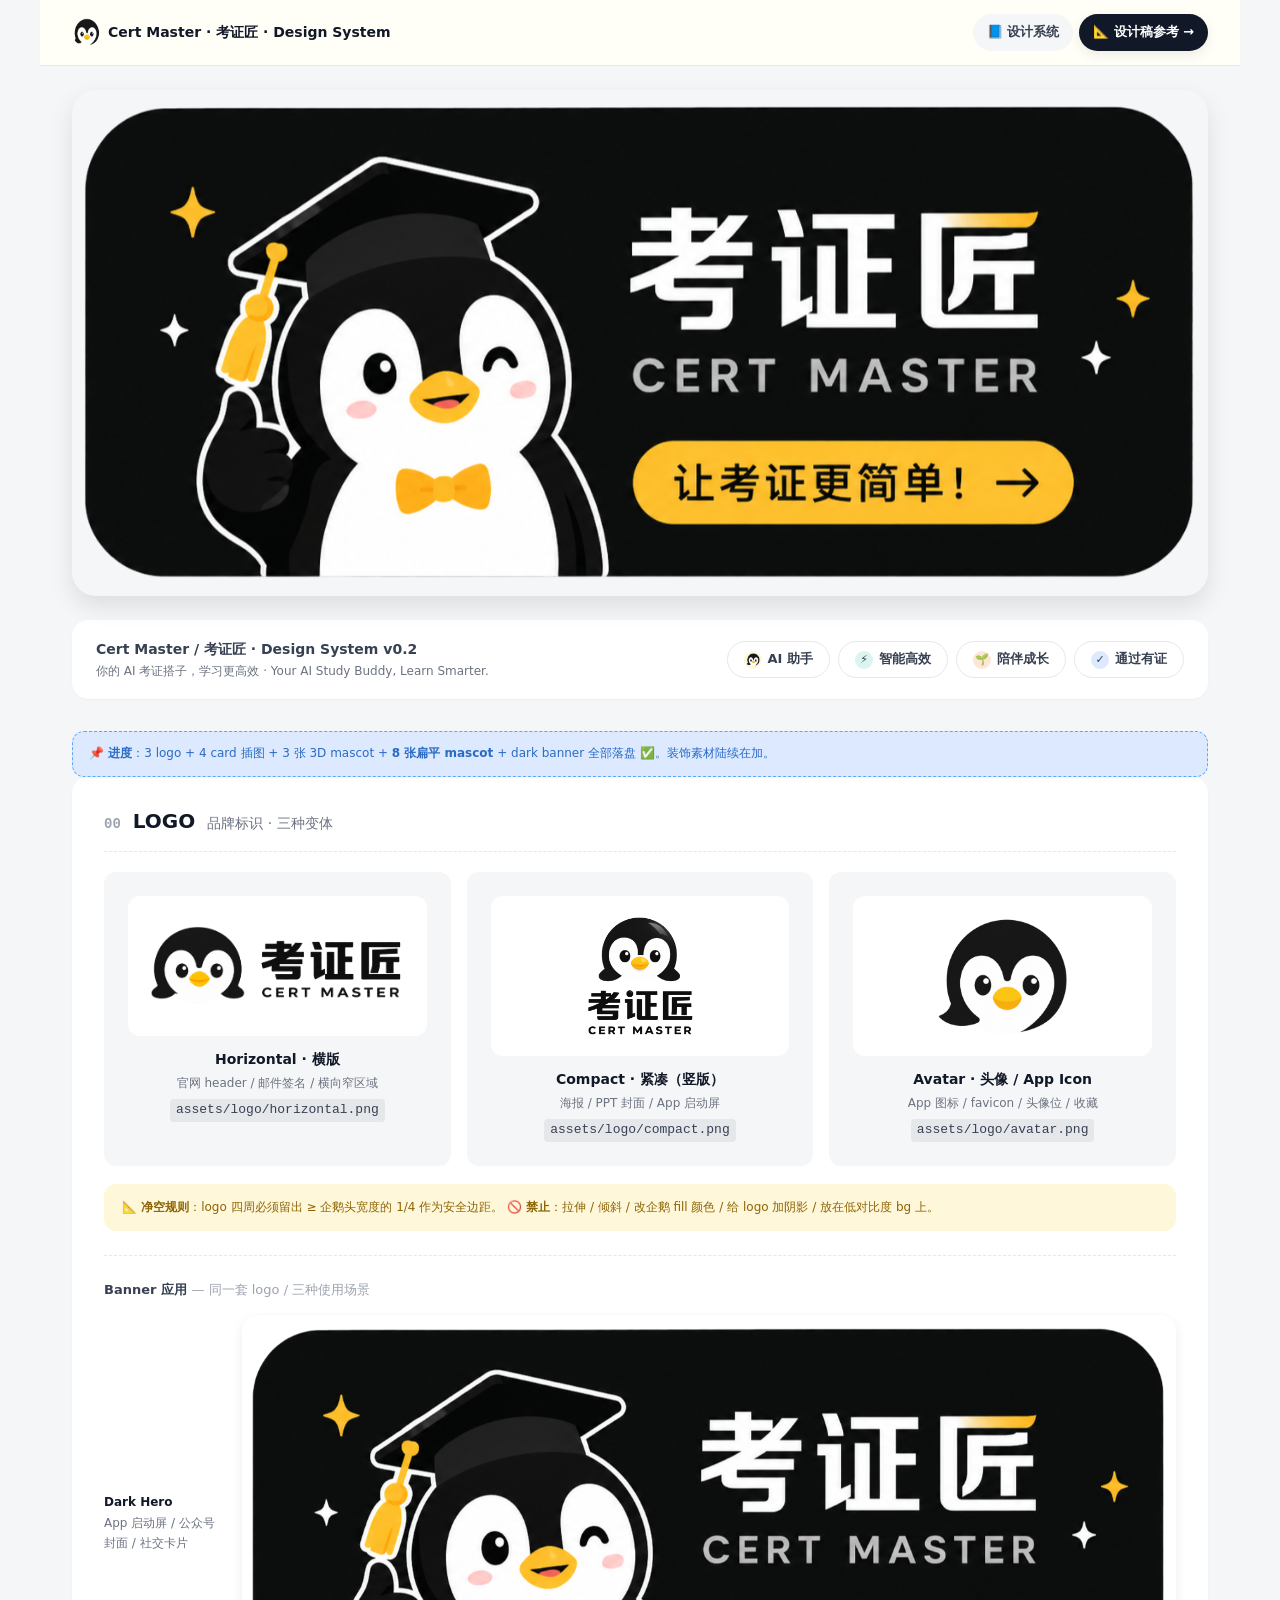
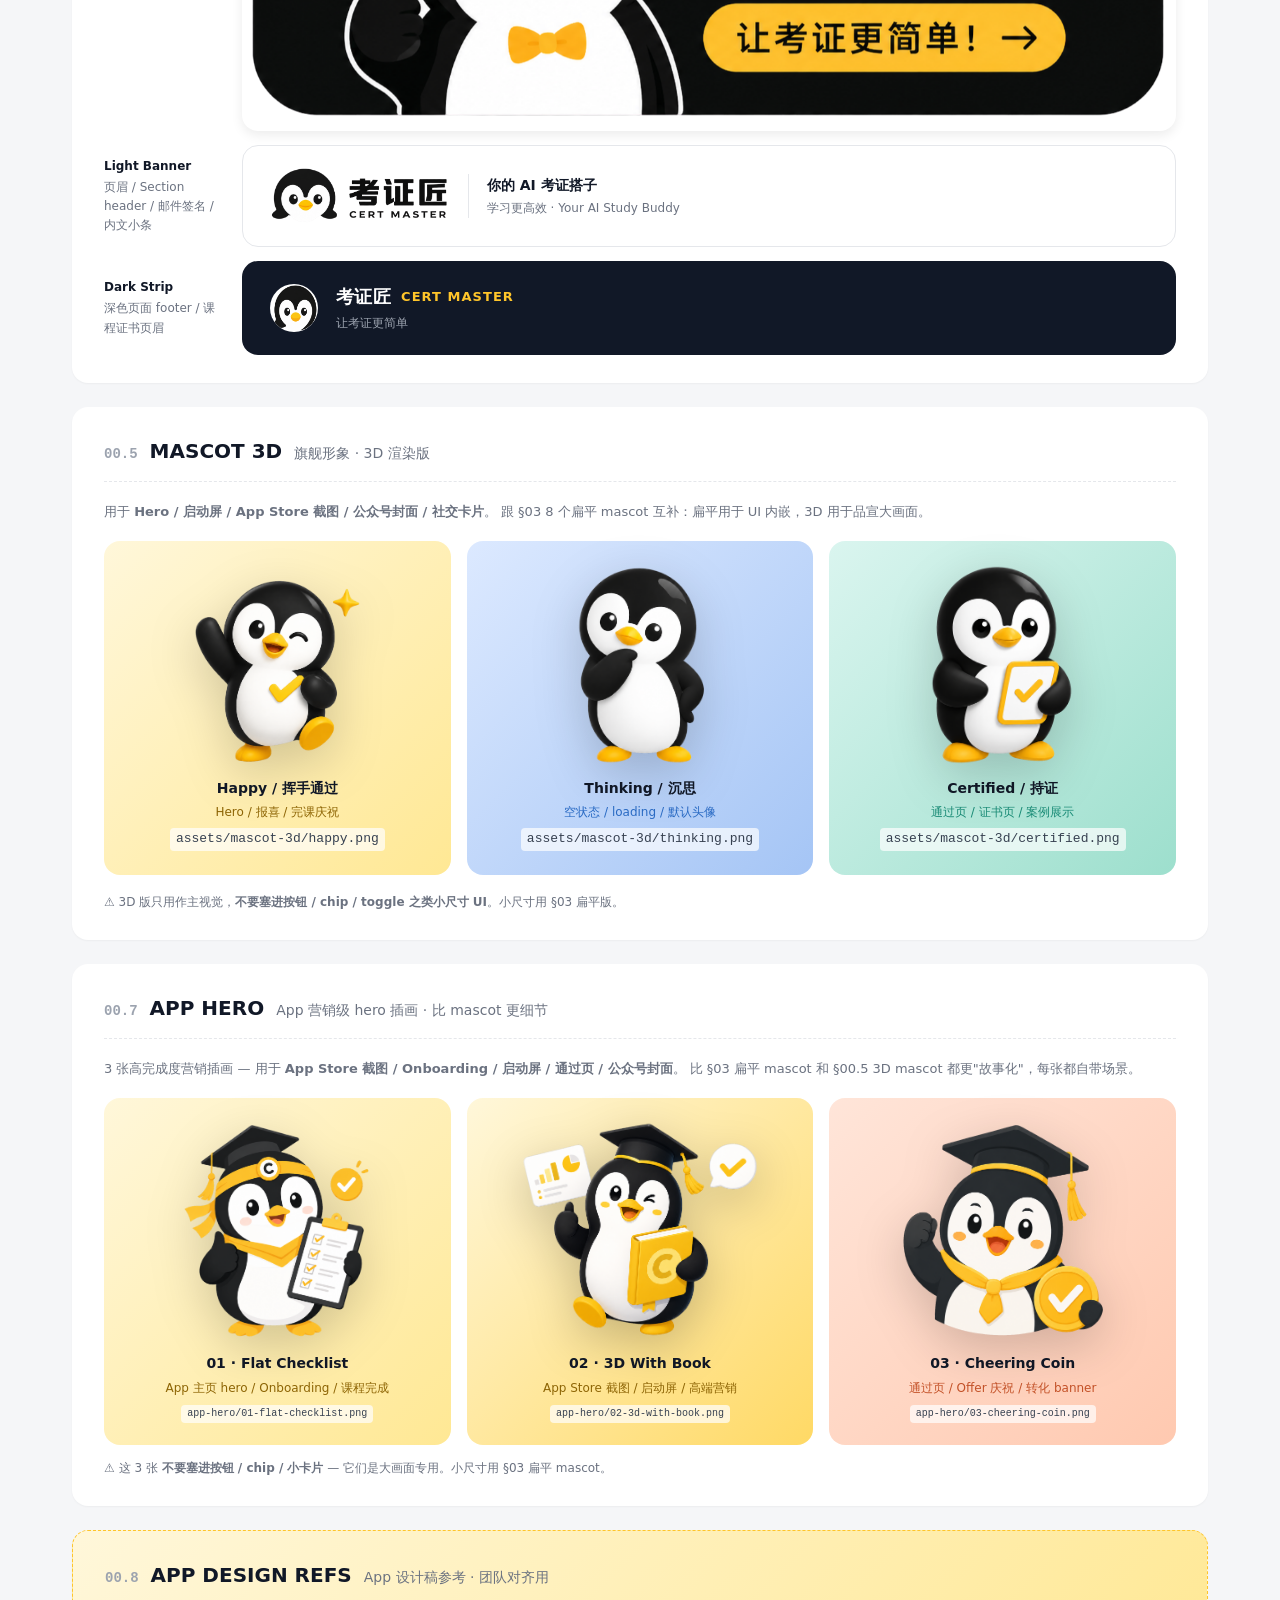
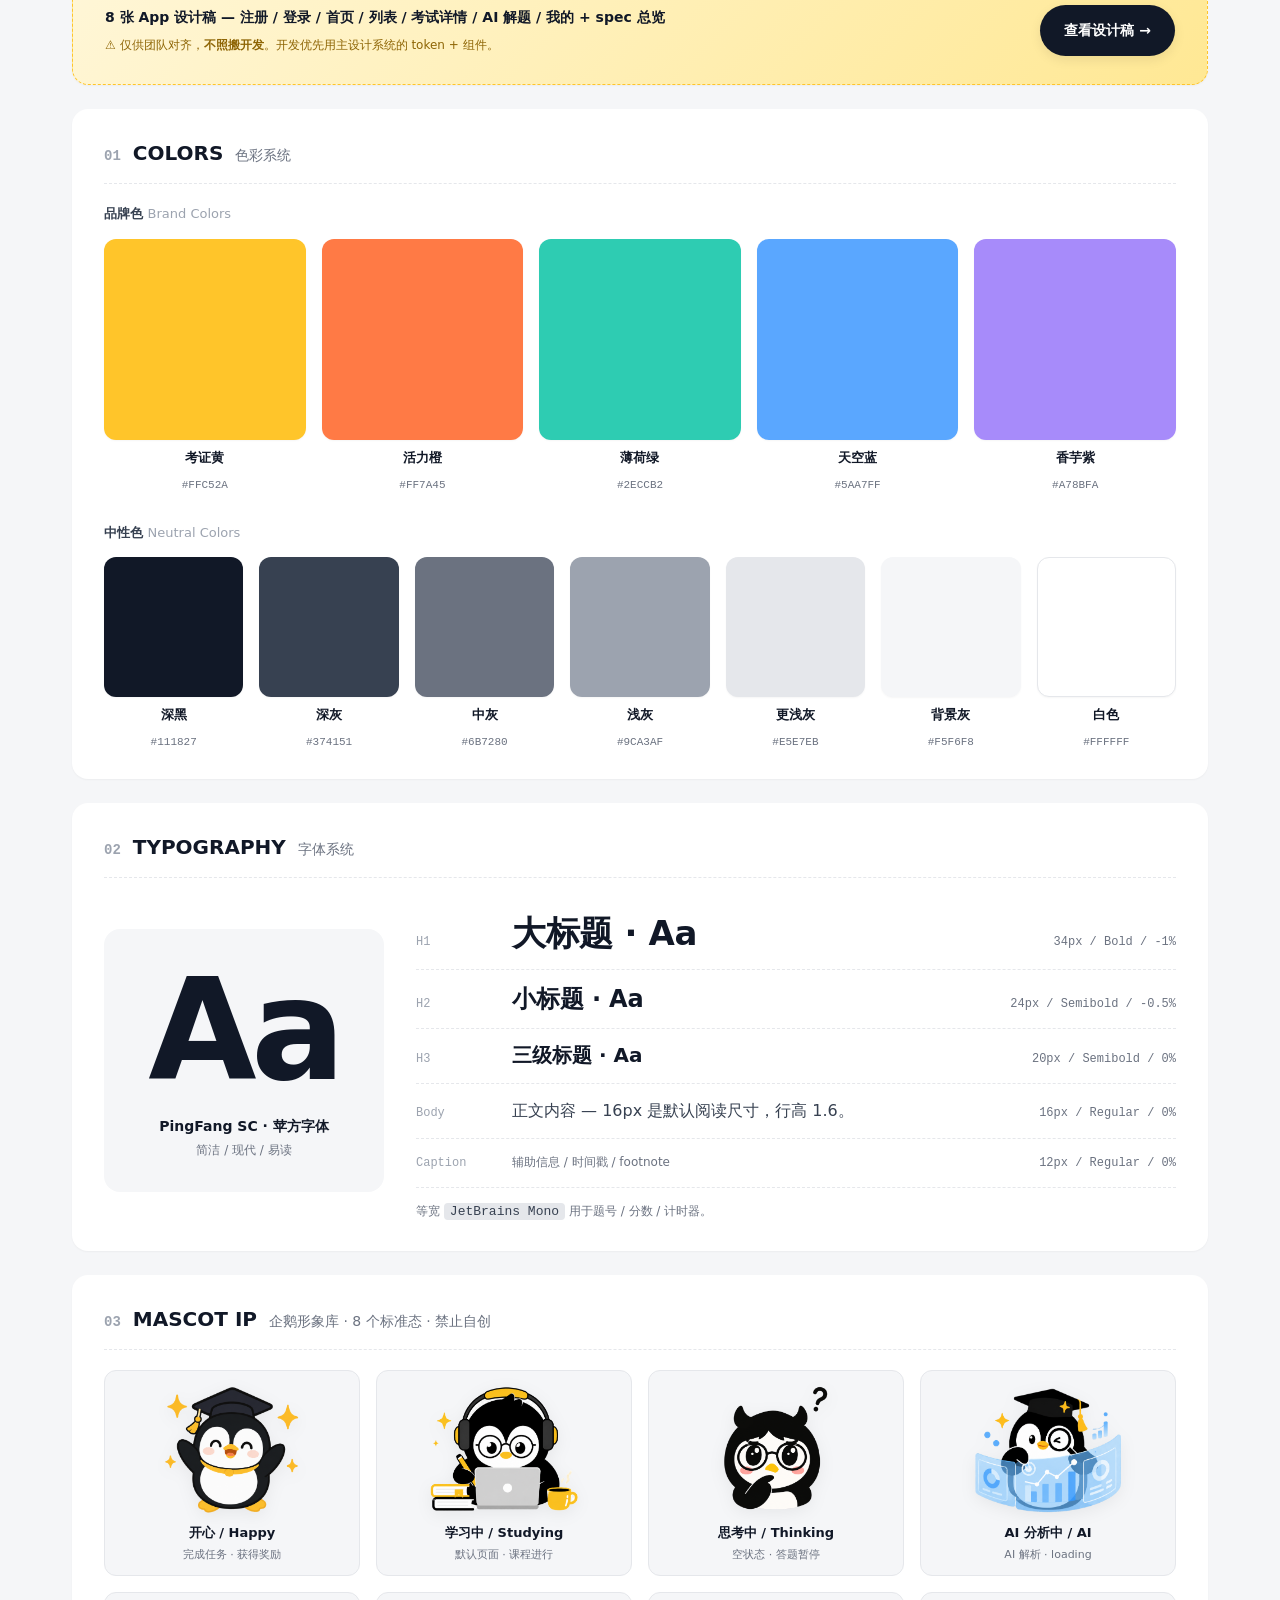
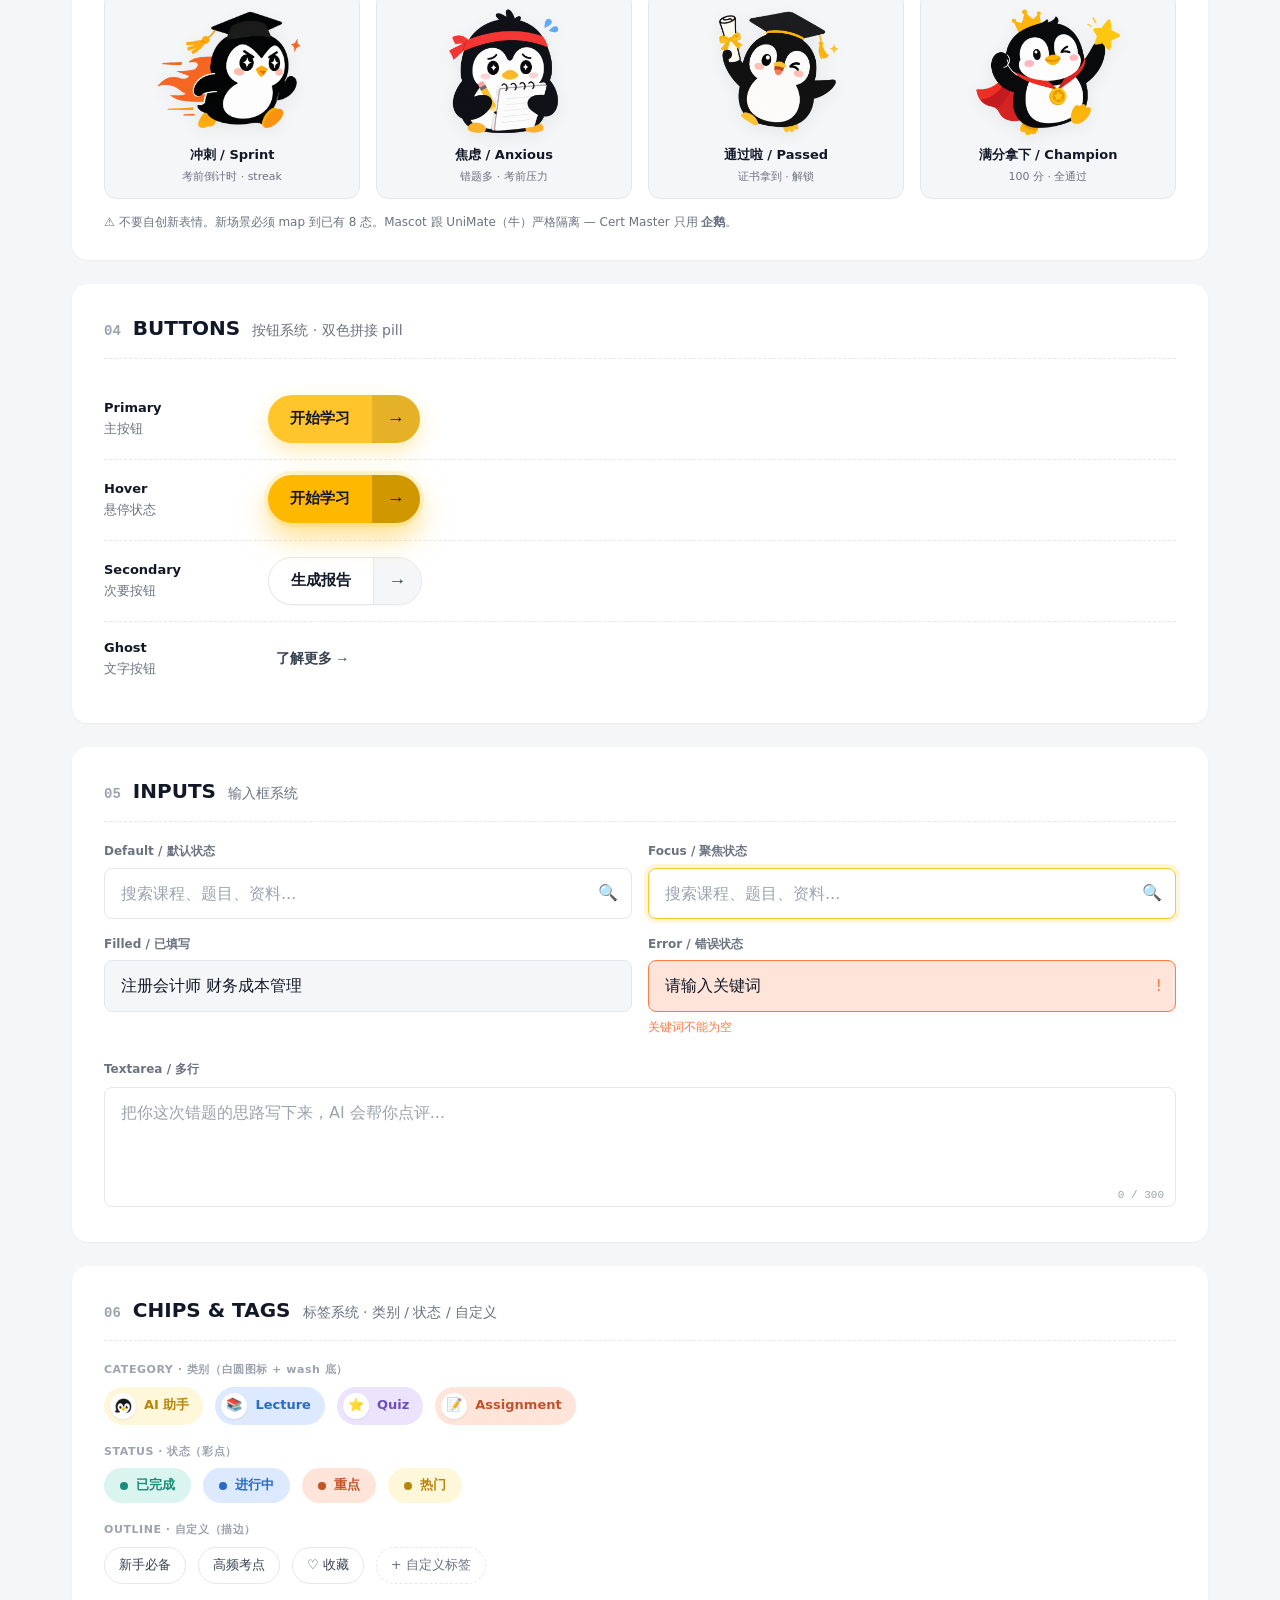
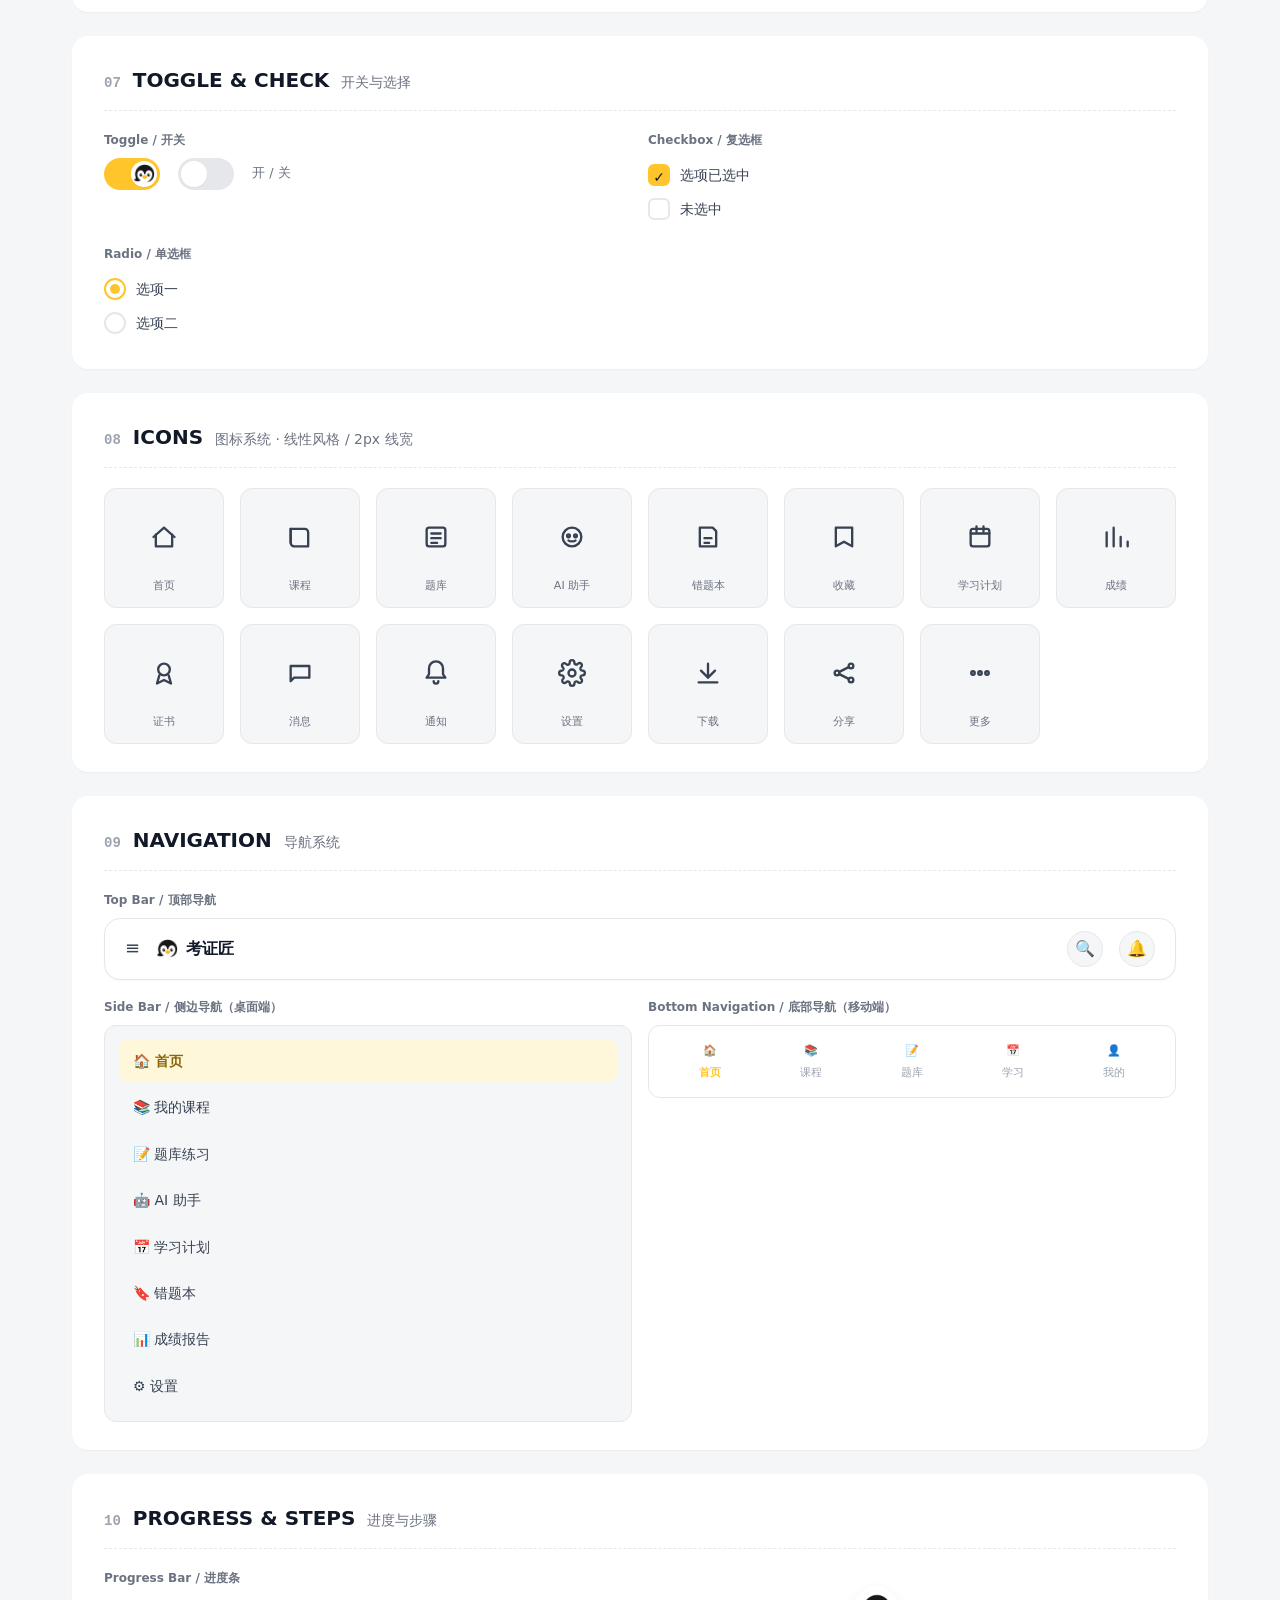
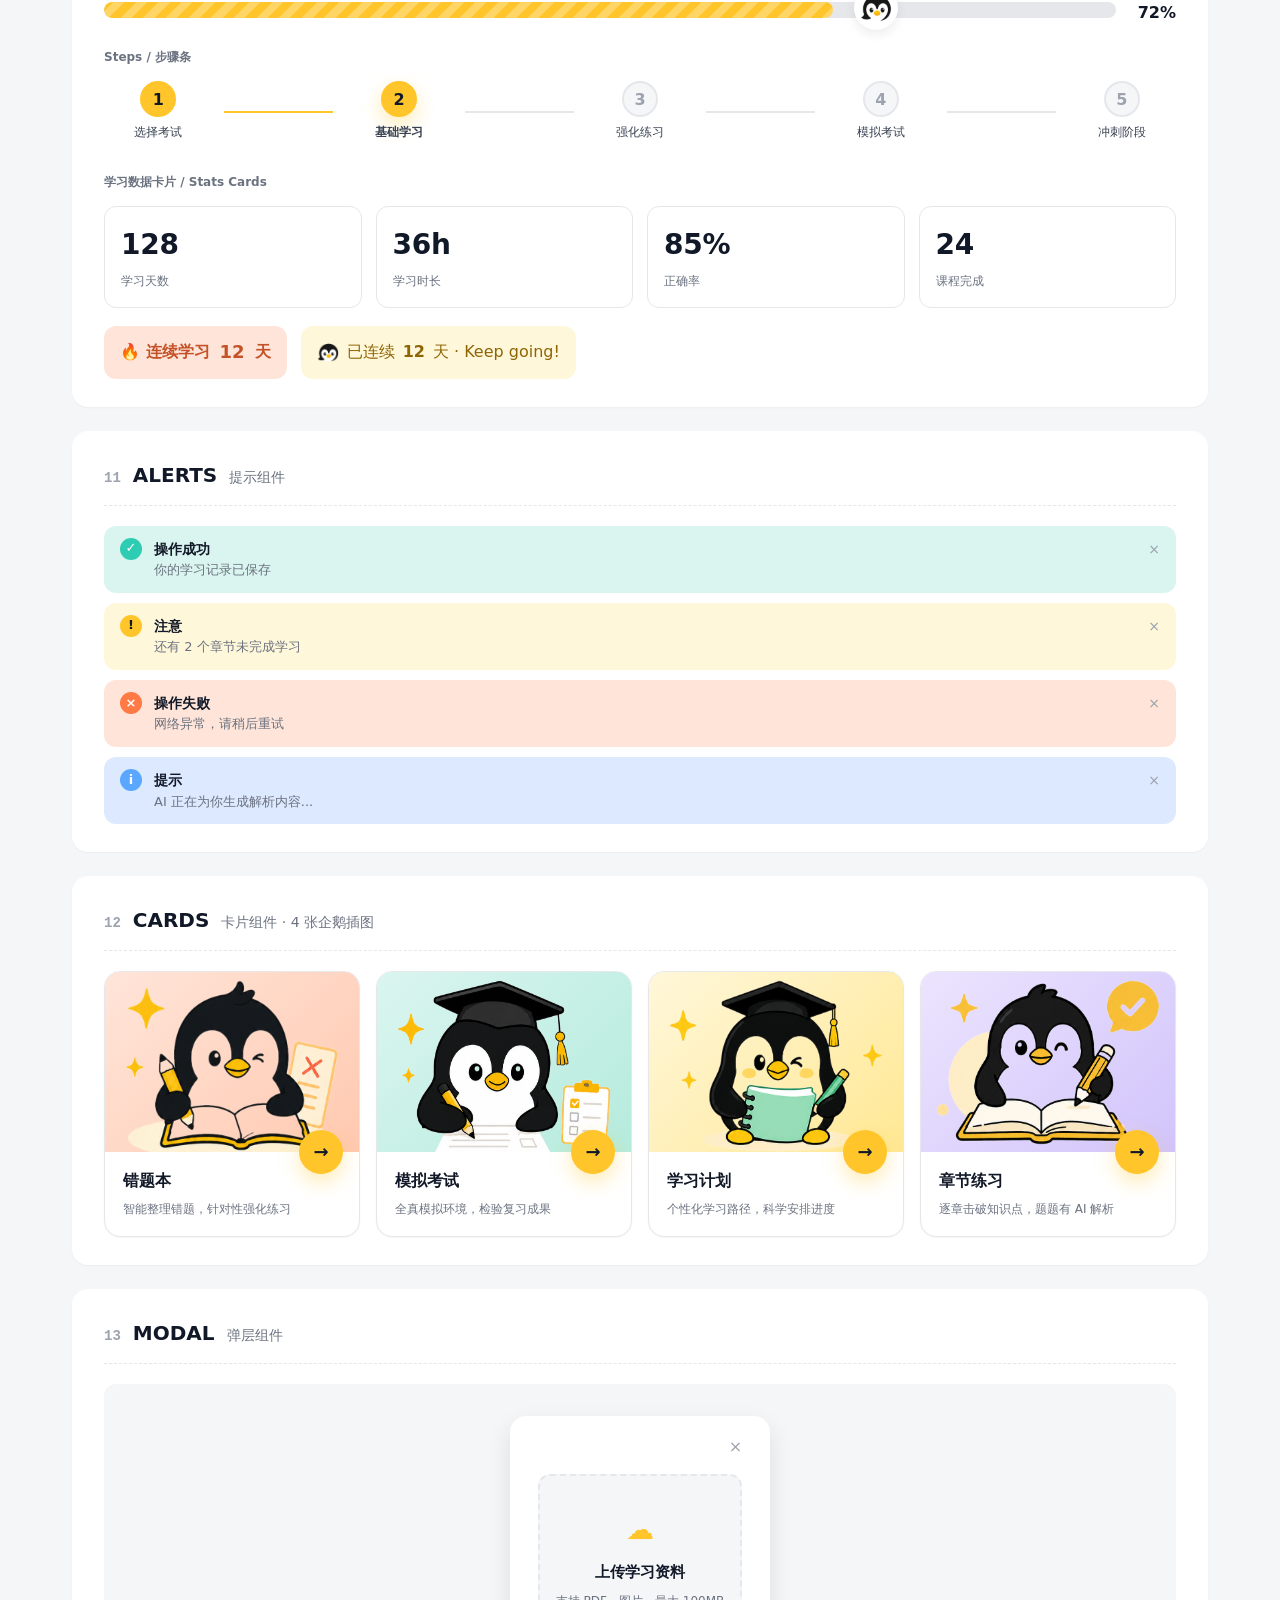
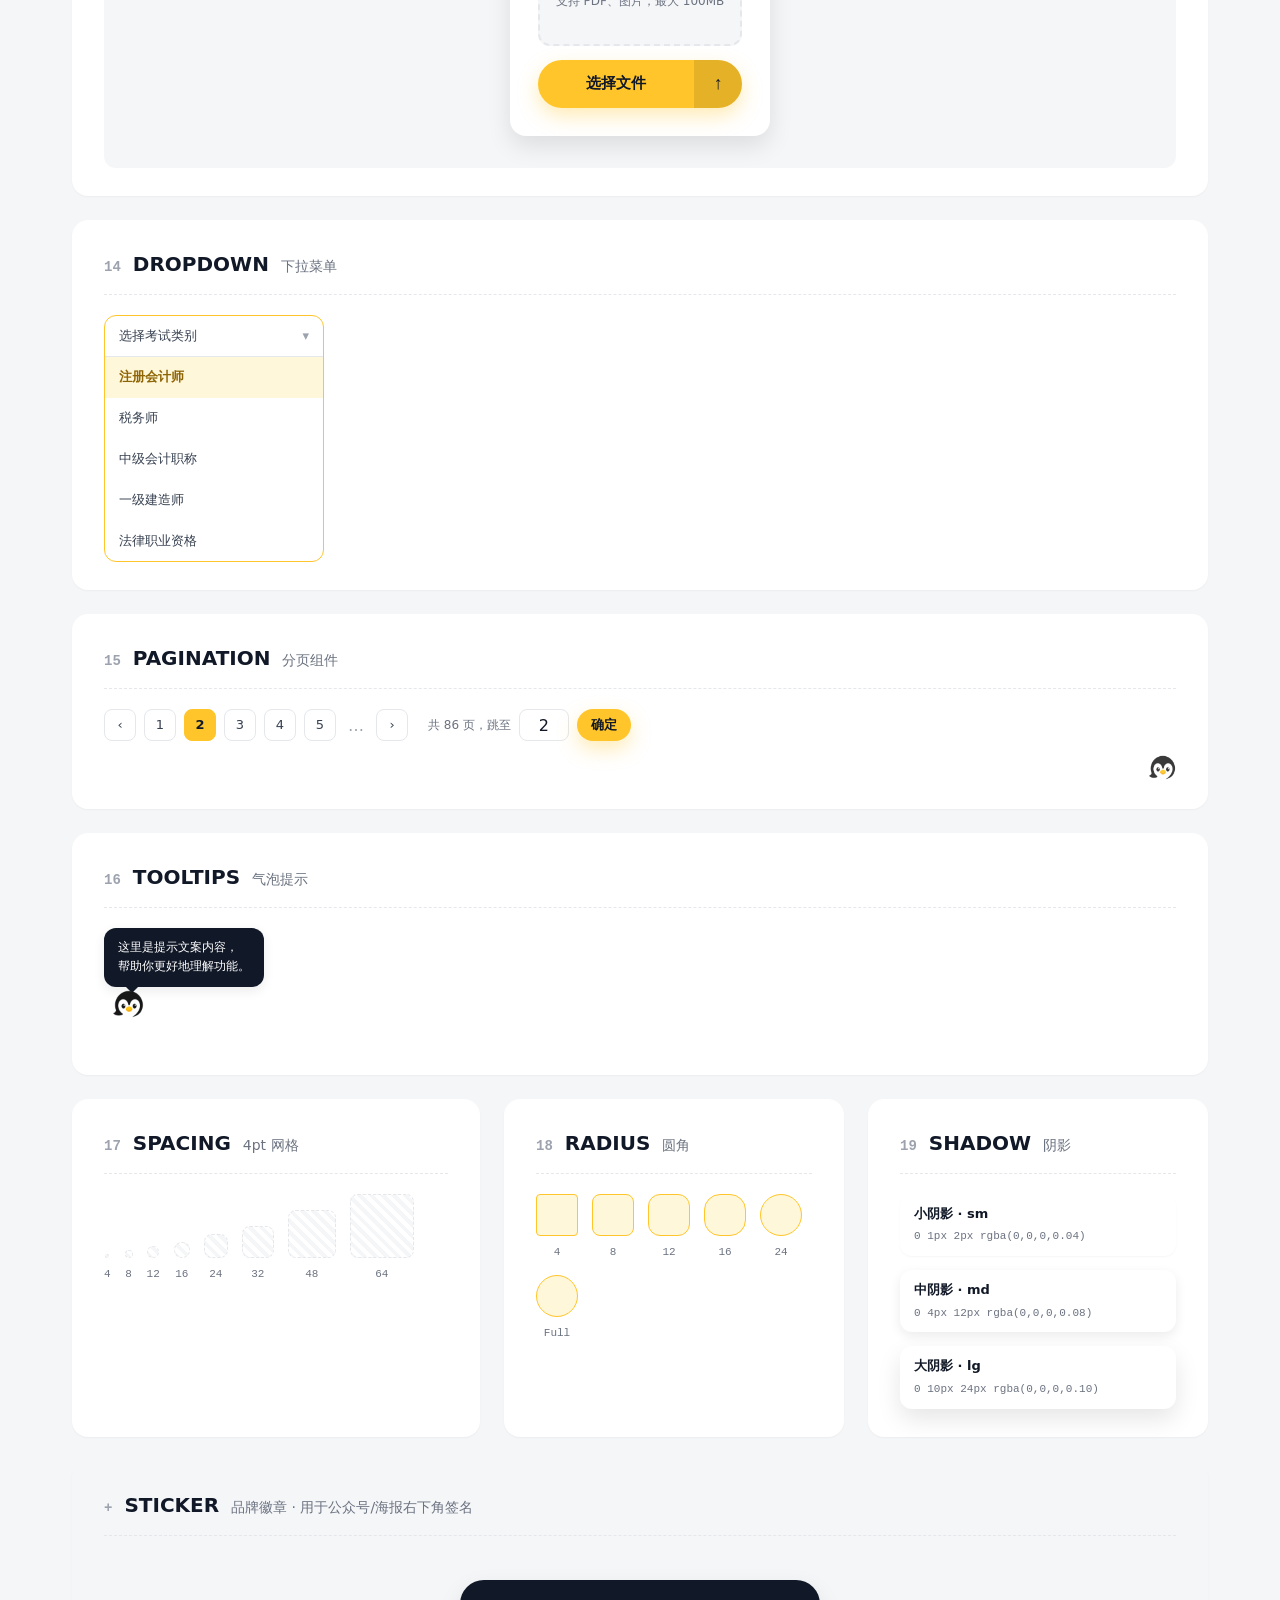
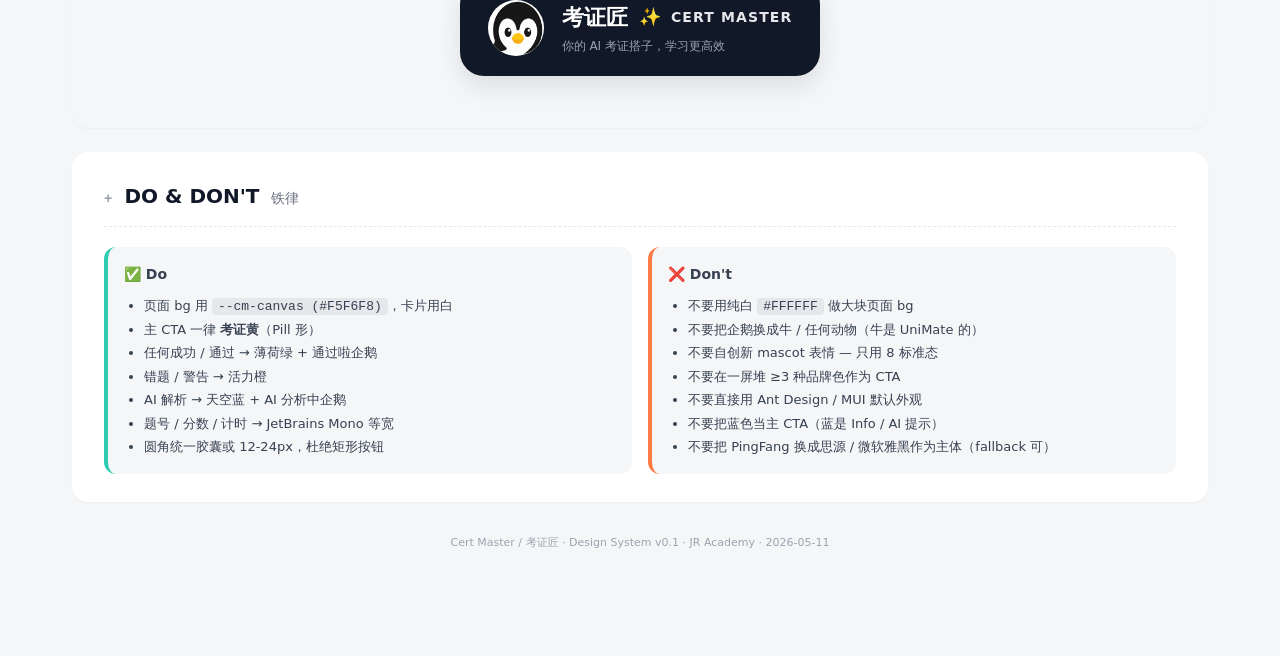
==== commit 2c4c77dd: "docs: rename 'Brand Book' → 'Design System' across repo Brand Book is the casual term; Design System" ====
--- a/index.html
+++ b/index.html
@@ -3,8 +3,8 @@
 <head>
   <meta charset="utf-8" />
   <meta name="viewport" content="width=device-width, initial-scale=1" />
-  <title>Cert Master / 考证匠 — Brand Book</title>
-  <meta name="description" content="考证匠 设计系统 / 品牌手册 — 你的 AI 考证搭子，学习更高效。" />
+  <title>Cert Master / 考证匠 — Design System</title>
+  <meta name="description" content="考证匠 设计系统 — 你的 AI 考证搭子，学习更高效。" />
   <link rel="stylesheet" href="tokens/tokens.css" />
   <style>
     /* ===== Page chrome ===== */
@@ -698,10 +698,10 @@
   <nav class="sticky-nav">
     <span class="brand">
       <img src="assets/logo/avatar-icon.png" alt=""/>
-      <span class="label">Cert Master · 考证匠 · Brand Book</span>
+      <span class="label">Cert Master · 考证匠 · Design System</span>
     </span>
     <div class="nav-links">
-      <a href="index.html" class="nav-link current">📘 品牌手册</a>
+      <a href="index.html" class="nav-link current">📘 设计系统</a>
       <a href="app-design-refs.html" class="nav-link cta">📐 设计稿参考 →</a>
     </div>
   </nav>
@@ -713,7 +713,7 @@
 
   <div class="meta-strip">
     <div>
-      <div style="font-size:14px;color:var(--cm-graphite);font-weight:600;">Cert Master / 考证匠 · Brand Book v0.2</div>
+      <div style="font-size:14px;color:var(--cm-graphite);font-weight:600;">Cert Master / 考证匠 · Design System v0.2</div>
       <div style="font-size:12px;color:var(--cm-slate);margin-top:2px;">你的 AI 考证搭子，学习更高效 · Your AI Study Buddy, Learn Smarter.</div>
     </div>
     <div class="feature-pills">
@@ -908,7 +908,7 @@
     <div style="display:grid;grid-template-columns:1fr auto;gap:20px;align-items:center;">
       <div>
         <p style="margin:0 0 8px;font-size:14px;color:var(--cm-ink);font-weight:600;">8 张 App 设计稿 — 注册 / 登录 / 首页 / 列表 / 考试详情 / AI 解题 / 我的 + spec 总览</p>
-        <p style="margin:0;font-size:12px;color:#8E6505;">⚠️ 仅供团队对齐，<strong>不照搬开发</strong>。开发优先用主品牌手册的 token + 组件。</p>
+        <p style="margin:0;font-size:12px;color:#8E6505;">⚠️ 仅供团队对齐，<strong>不照搬开发</strong>。开发优先用主设计系统的 token + 组件。</p>
       </div>
       <a href="app-design-refs.html" style="display:inline-flex;align-items:center;gap:8px;padding:14px 24px;background:var(--cm-ink);color:var(--cm-white);font-weight:700;font-size:14px;border-radius:var(--cm-radius-full);text-decoration:none;box-shadow:var(--cm-shadow-md);transition:transform 200ms;" onmouseover="this.style.transform='translateY(-1px)'" onmouseout="this.style.transform='translateY(0)'">查看设计稿 →</a>
     </div>
@@ -1413,7 +1413,7 @@
   </section>
 
   <p style="text-align:center;color:var(--cm-mist);font-size:11px;margin-top:32px;">
-    Cert Master / 考证匠 · Brand Book v0.1 · JR Academy · 2026-05-11
+    Cert Master / 考证匠 · Design System v0.1 · JR Academy · 2026-05-11
   </p>
 </div>
 </body>
